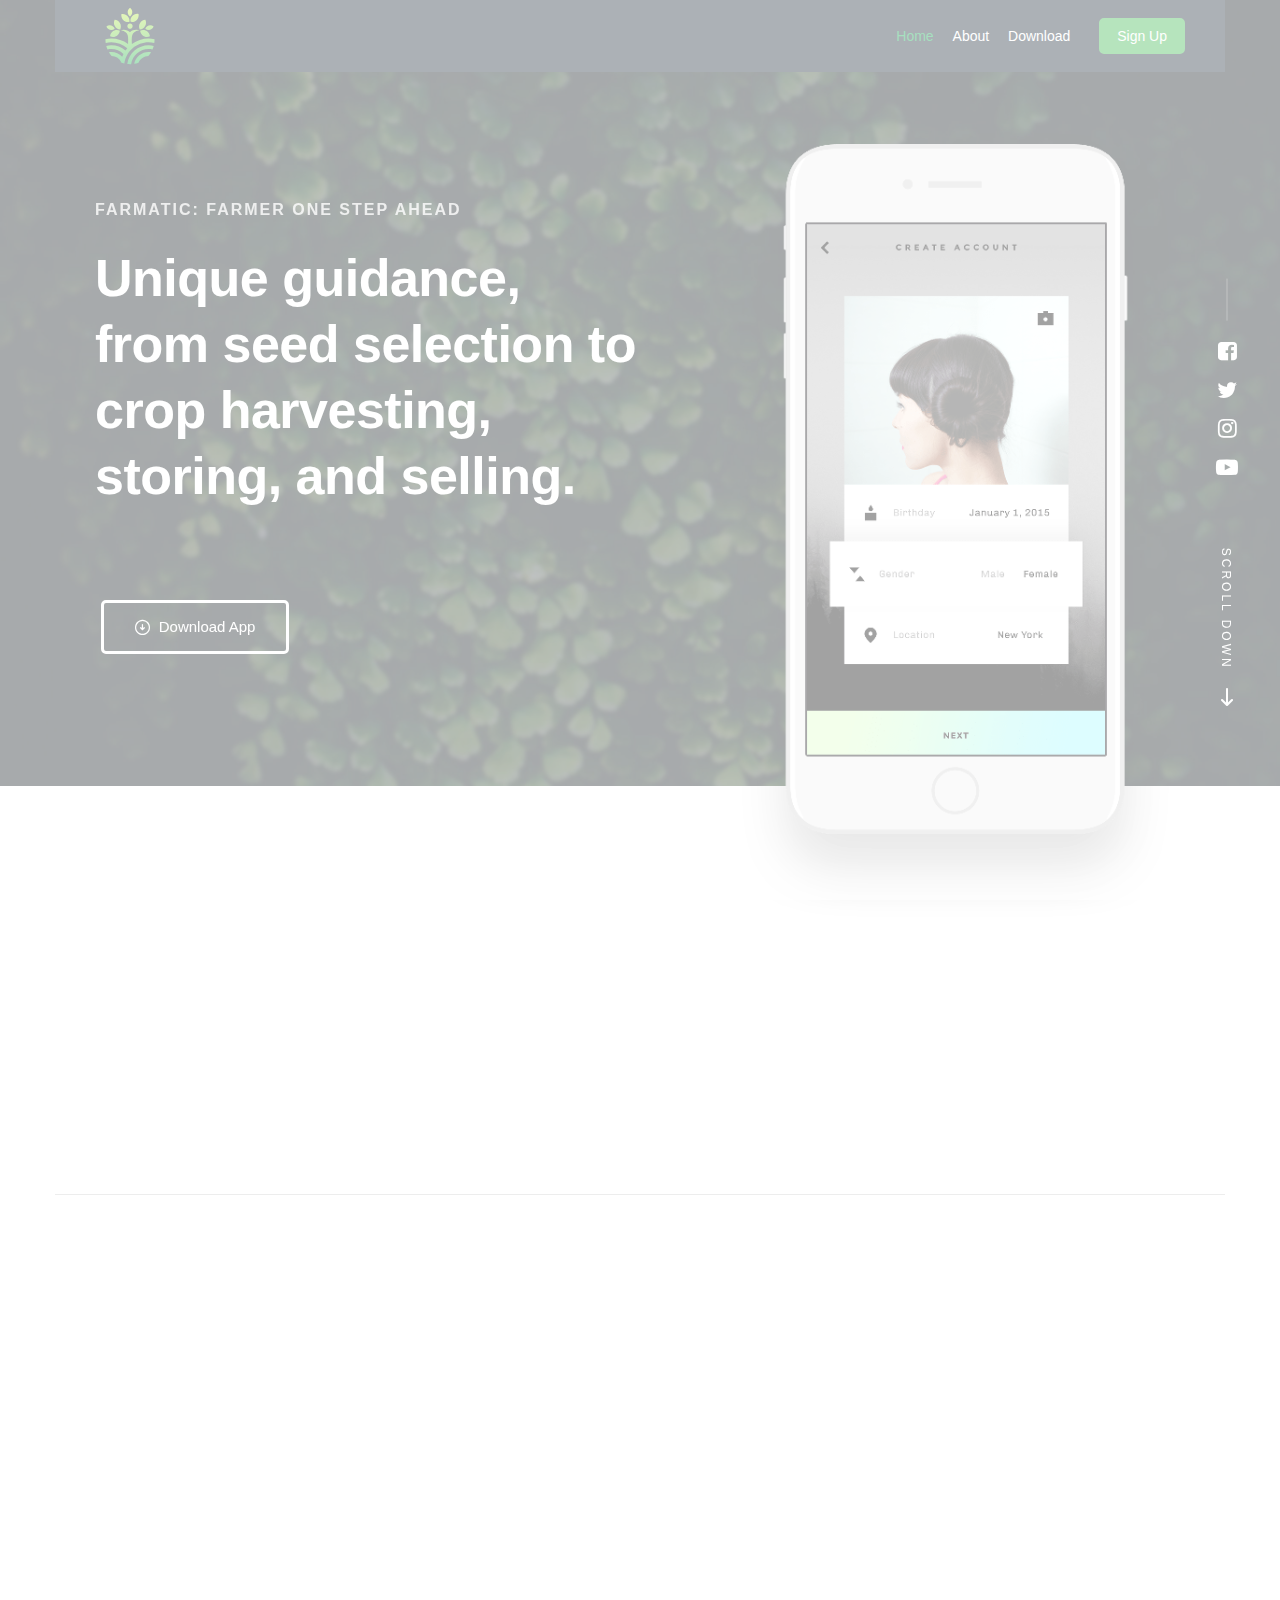
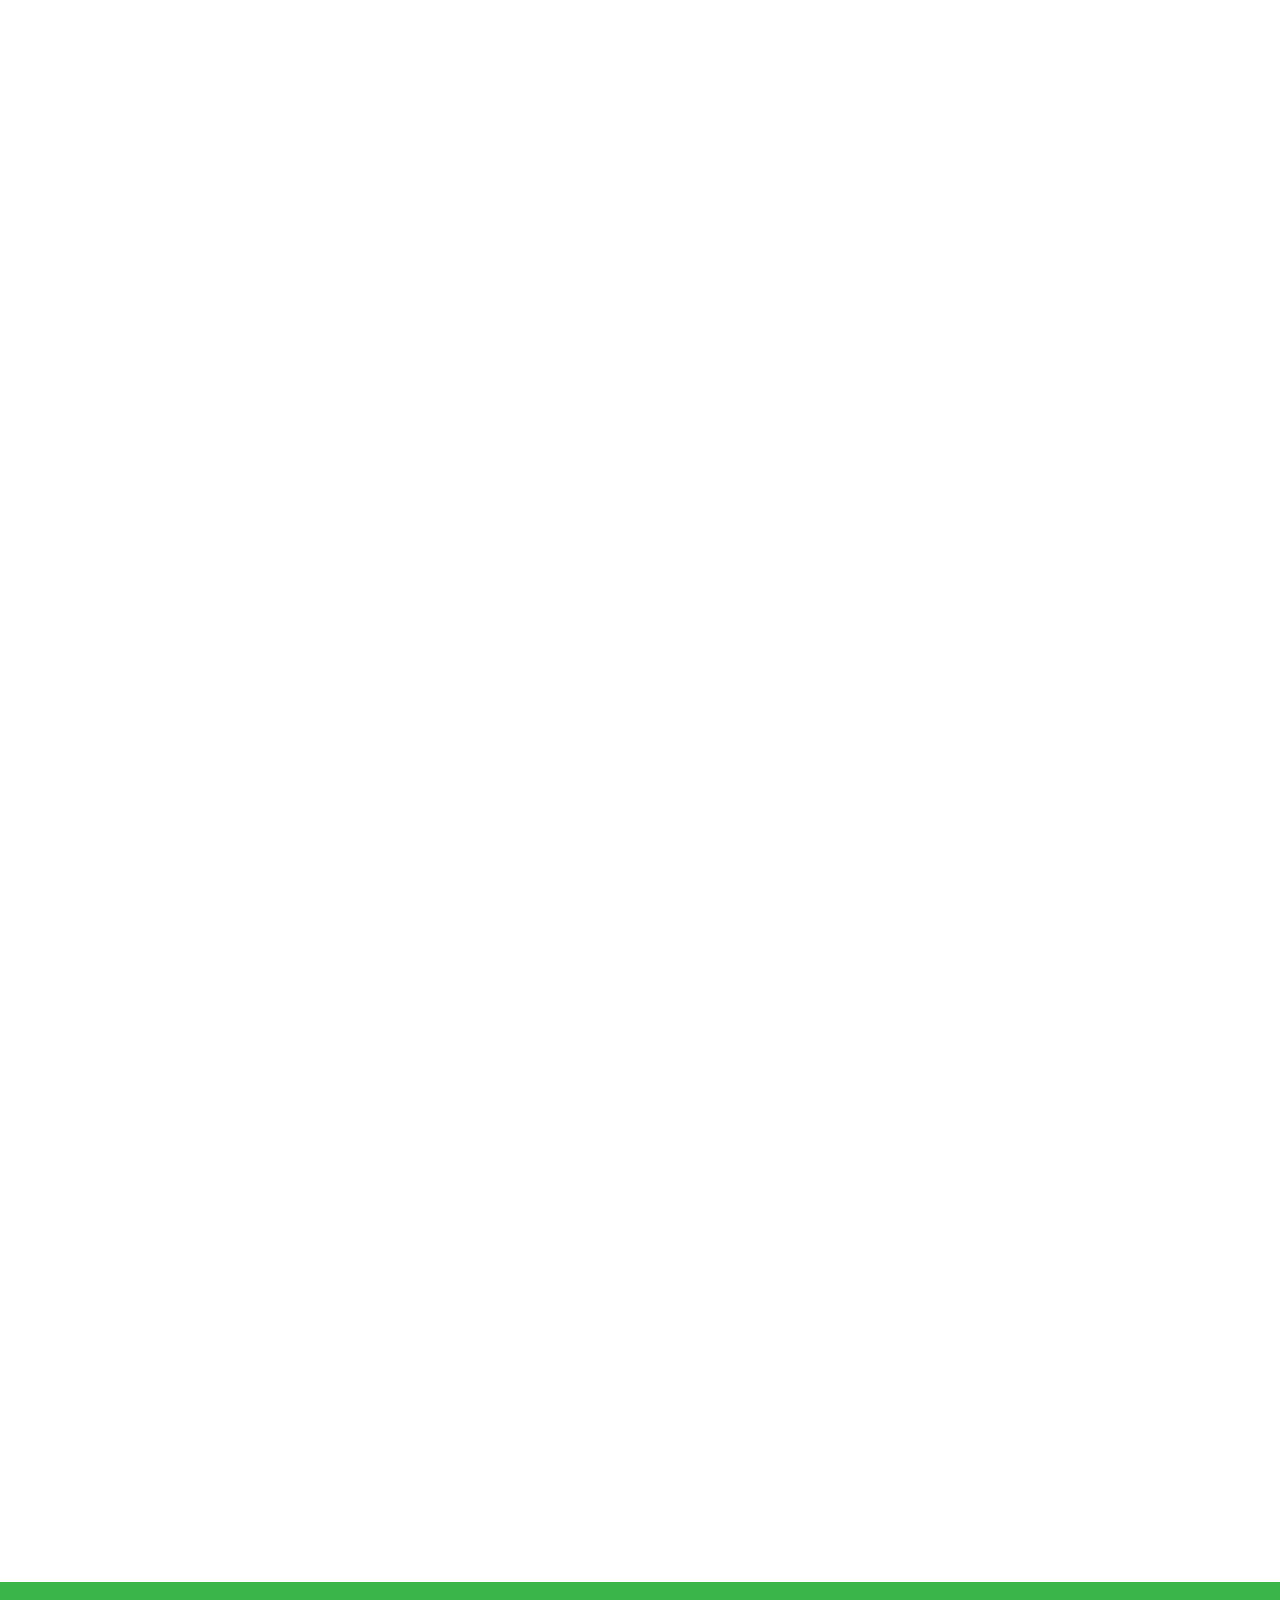
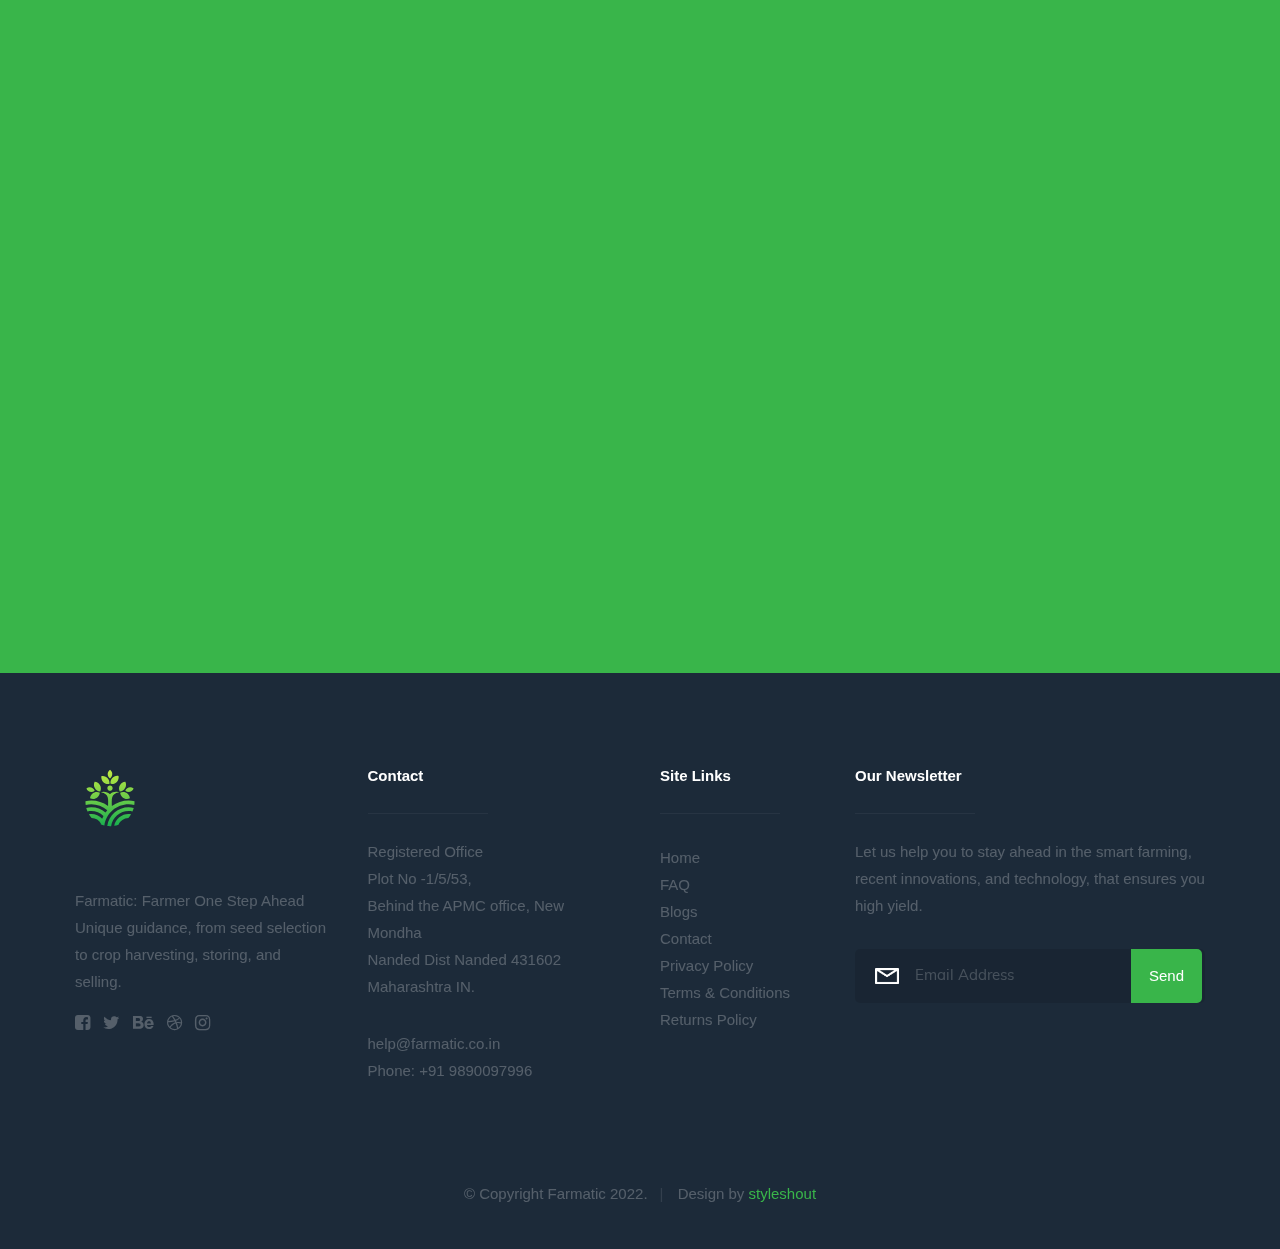
==== index.html @ d96f237d "Add files via upload" ====
<!DOCTYPE html>
<!--[if lt IE 9 ]><html class="no-js oldie" lang="en"> <![endif]-->
<!--[if IE 9 ]><html class="no-js oldie ie9" lang="en"> <![endif]-->
<!--[if (gte IE 9)|!(IE)]><!-->
<html class="no-js" lang="en">
<!--<![endif]-->

<head>

    <!--- basic page needs
   ================================================== -->
    <meta charset="utf-8">
    <title>Farmatic</title>
    <meta name="description" content="">
    <meta name="author" content="">

    <!-- mobile specific metas
   ================================================== -->
    <meta name="viewport" content="width=device-width, initial-scale=1">

    <!-- CSS
   ================================================== -->
    <link rel="stylesheet" href="css/base.css">
    <link rel="stylesheet" href="css/vendor.css">
    <link rel="stylesheet" href="css/main.css">

    <!-- script
   ================================================== -->
    <script src="js/modernizr.js"></script>
    <script src="js/pace.min.js"></script>

    <!-- favicons
	================================================== -->
    <link rel="shortcut icon" href="favicon.ico" type="image/x-icon">
    <link rel="icon" href="favicon.ico" type="image/x-icon">

</head>

<body id="top">

    <!-- header 
   ================================================== -->
   <header id="header" class="row">   

   		<div class="header-logo">
	        <a href="index.html" >Dazzle</a>
	    </div>

	   	<nav id="header-nav-wrap">
			<ul class="header-main-nav">
				<li class="current"><a class="smoothscroll"  href="#home" title="home">Home</a></li>
                <li><a class="smoothscroll"  href="#about" title="about">About</a></li>
                <!-- <li><a class="smoothscroll"  href="#testimonials" title="testimonials">Testimonials</a></li> -->

				<!-- <li><a class="smoothscroll"  href="#pricing" title="pricing">Pricing</a></li> -->
				
				<li><a class="smoothscroll"  href="#download" title="download">Download</a></li>	
			</ul>

            <a href="#" title="sign-up" class="button button-primary cta">Sign Up</a>
		</nav>

		<a class="header-menu-toggle" href="#"><span>Menu</span></a>    	
   	
   </header> <!-- /header -->


   <!-- home
   ================================================== -->
   <section id="home" data-parallax="scroll" data-image-src="images/hero-bg.jpg" data-natural-width=3000 data-natural-height=2000>

        <div class="overlay"></div>
        <div class="home-content">        

            <div class="row contents">                     
                <div class="home-content-left">

                    <h3 data-aos="fade-up">Farmatic: Farmer One Step Ahead</h3>

                    <h1 data-aos="fade-up">Unique guidance,<br>from seed selection to crop harvesting,<br> storing, and selling.
                    </h1>

                    <div class="buttons" data-aos="fade-up">
                        <a href="#download" class="smoothscroll button stroke">
                            <span class="icon-circle-down" aria-hidden="true"></span>
                            Download App
                        </a>
                        <!-- <a href="http://player.vimeo.com/video/14592941?title=0&amp;byline=0&amp;portrait=0&amp;color=39b54a" data-lity class="button stroke">
                            <span class="icon-play" aria-hidden="true"></span>
                            Watch Video
                        </a> -->
                    </div>                                         

                </div>

                <div class="home-image-right">
                    <img src="images/iphone-app-470.png" 
                        srcset="images/iphone-app-470.png 1x, images/iphone-app-940.png 2x"  
                        data-aos="fade-up">
                </div>
            </div>

        </div> <!-- end home-content -->

        <ul class="home-social-list">
            <li>
                <a href="#"><i class="fa fa-facebook-square"></i></a>
            </li>
            <li>
                <a href="#"><i class="fa fa-twitter"></i></a>
            </li>
            <li>
                <a href="#"><i class="fa fa-instagram"></i></a>
            </li>
            <li>
                <a href="#"><i class="fa fa-youtube-play"></i></a>
            </li>
        </ul>
        <!-- end home-social-list -->

        <div class="home-scrolldown">
            <a href="#about" class="scroll-icon smoothscroll">
                <span>Scroll Down</span>
                <i class="icon-arrow-right" aria-hidden="true"></i>
            </a>
        </div>

    </section> <!-- end home -->  


    <!-- about
    ================================================== -->
    <section id="about">

        <div class="row about-intro">

            <div class="col-four">
                <h1 class="intro-header" data-aos="fade-up">About Us</h1>
            </div>
            <div class="col-eight">
                <p class="lead" data-aos="fade-up">
                    Farmatic offers complete agricultural-related services under one roof, whether you want to buy trusted seed or to sell your commodity in the market. Farmatic offers services that are a unique composition of the traditional farming methods & new innovative smart farming methods. 
                </p>
            </div>                       
            
        </div>

        <div class="row about-features">

            <br>
            <div class="col-four">
                <h1 class="intro-header" data-aos="fade-up">Our Features</h1>
            </div>

            <br>

            <div class="features-list block-1-3 block-m-1-2 block-mob-full group">

                <div class="bgrid feature" data-aos="fade-up">	


                    <img src="./images/features/Cropdoctor.svg" width="70" height="70">

                    <!-- <span class="icon"><i class="icon-window"></i></span>          -->   

                    <div class="service-content">	

                        <h3>Crop Doctor</h3>

                        <p>A unique initiative, where you get answers for your crop problem. Just ask experts along with audio, video, and text and get a personalized solution for your crop problem. Whether it is related to pesticides or some disease or growth of the crop or anything else. We will provide answers for you to your every crop problem.
                        </p>
                        
                    </div> 	         	 

                    </div> <!-- /bgrid -->

                    <div class="bgrid feature" data-aos="fade-up">	

                        <img src="./images/features/Consultant.svg" width="70" height="70">

                        <!-- <span class="icon"><i class="icon-image"></i></span>                           -->

                    <div class="service-content">	
                        <h3>Live-Expert Consultation</h3>  

                        <p>Farmatic offers a team of agricultural experts that solve each and every problem you face in smart farming. You can select from three modes, WhatsApp video call, phone call, and WhatsApp chat. There you can ask for advice and also request farm visits by Farmatic experts.
                        </p>

                        
                    </div>	                          

                </div> <!-- /bgrid -->

                <div class="bgrid feature" data-aos="fade-up">
                        
                        
                        <img src="./images/features/CropInfo.svg" width="70" height="70">
                        
                    
                    <!-- <span class="icon"><i class="icon-paint-brush"></i></span>		             -->

                    <div class="service-content">
                        <h3>Crop Information</h3>

                        <p>Now get complete and detailed crop information of each crop. From land preparation to harvesting and safe storage of the crop, you get all info in one place. Important info like common diseases and pests that may occur in the crop life cycle is also available for you. 
                        </p> 
                            
                    </div> 	            	               

                </div> <!-- /bgrid -->

                    <div class="bgrid feature" data-aos="fade-up">

                        <img src="./images/features/Soilwatertest.svg" width="70" height="70">

                        <!-- <span class="icon"><i class="icon-file"></i></span>	               -->

                    <div class="service-content">
                        <h3>Soil & Water Testing</h3>

                        <p>Farmatic offers low-cost soil and water testing for your farm. Now start to step into smart farming techniques with soil & water test-based advisory. Scientifically 99% accurate results, sample testing with government guidelines. 
                        </p> 
                        
                    </div>                

                    </div> <!-- /bgrid -->

                <div class="bgrid feature" data-aos="fade-up">
                    
                    <img src="./images/features/Seed.svg" width="70" height="70">

                    <!-- <span class="icon"><i class="icon-sliders"></i></span>	             -->

                    <div class="service-content">	
                        <h3>Indigenous Seed Platform</h3>

                        <p>Farmatic provides a digital store where farmers can sell their indigenous seeds for selected crops. Farmers earn for the seeds without paying any commission to the Farmatic.
                        </p>                            
                    </div>	               

                </div> <!-- /bgrid -->

                <div class="bgrid feature" data-aos="fade-up">

                    <img src="./images/features/Store.svg" width="70" height="70">

                    <!-- <span class="icon"><i class="icon-gift"></i></span>	   	            -->

                    <div class="service-content">
                        <h3>Ecommerce Store</h3>

                        <p>Farmatic lets you shop curated farm-related products like fertilizers, pesticides, growth promoters, farming instruments, and much more. Enjoy doorstep delivery and assured quality products every time.
                        </p> 
                            
                    </div>	               

                </div> <!-- /bgrid -->

                <div class="bgrid feature" data-aos="fade-up">


                    <img src="./images/features/Successstory.svg" width="70" height="70">

                    <!-- <span class="icon"><i class="icon-gift"></i></span>                 -->

                    <div class="service-content">
                        <h3>Success Story</h3>

                        <p>Read, and follow the footstep for high yield and high income using Farmatic guidelines. You have earned the respect and high yield with smart farming then let the world get inspiration from you. You can request your success story.
                        </p> 
                            
                    </div>                 

                </div> <!-- /bgrid -->

                <div class="bgrid feature" data-aos="fade-up">

                    <img src="./images/features/Blog.svg" width="70" height="70">

                    <!-- <span class="icon"><i class="icon-gift"></i></span>                 -->

                    <div class="service-content">
                        <h3>Blogs & Newsletter</h3>

                        <p>Stay up to date with smart methods and practices with Farmatic Blogs & Newsletter. The curated article that improves your smart farming knowledge. News related to innovative technologies and important crop information.
                        </p> 
                            
                    </div>                 

                </div> <!-- /bgrid -->

                <div class="bgrid feature" data-aos="fade-up">

                    <img src="./images/features/Weather.svg" width="70" height="70">

                    <!-- <span class="icon"><i class="icon-gift"></i></span>                 -->

                    <div class="service-content">
                        <h3>Weather Forecasting</h3>

                        <p>Stay alert with accurate and government-approved weather forecasting. Get alerts and notifications based on the farm location and crop on the farm. With smart prediction, farmers can take precautions for upcoming days.
                        </p> 
                            
                    </div>                 

                </div> <!-- /bgrid -->

            </div> <!-- end features-list -->

        </div> <!-- end about-features -->

        <div class="row about-how">
          
            <h1 class="intro-header" data-aos="fade-up">Smart Farmer Success Story</h1>           

            <div class="about-how-content" data-aos="fade-up">
                <div class="about-how-steps block-1-2 block-tab-full group">

                    <div class="bgrid step" data-item="1">
                        <h3>Sign-Up</h3>
                        <p>Smart Farmer, Smart Decision. By signing up, you have taken your first step toward a successful smart farming future. Here at Farmatic, we provide you with complete care and guidance from agricultural experts all the time.
                        </p> 
                    </div>

                    <div class="bgrid step" data-item="2">
                        <h3>Complete Profile</h3>
                        <p>Make sure you have completed your profile 100%. From adding your personal details to the farming details. Ensure you have selected your onfield as well as future planned crop into your profile. And always stay connected with the future.
                        </p> 
                    </div>               
               
                    <div class="bgrid step" data-item="3">
                        <h3>Follow Guidance</h3>
                        <p>It is up to you to stay on the path of smart farming. When advised perform soil & water testing. Read blogs and newsletters for more updates. If you had some problems, do register them and be more & more hardworking. 
                        </p> 
                    </div>

                    <div class="bgrid step" data-item="4">
                        <h3>High Yield</h3>
                        <p>Have an indigenous seed variety, why don’t make a profit from it? Stay ahead with information on all the market rates of your crop. Get the tips and information for storing your harvest. Accurate and precise weather reports and analyses to ensure crop health.
                        </p> 
                    </div>  

                </div>           
           </div> <!-- end about-how-content -->

        </div> <!-- end about-how -->

        <div class="row about-bottom-image">

           <!-- <img src="images/app-screens-1200.png" 
                srcset="images/app-screens-600.png 600w, 
                        images/app-screens-1200.png 1200w, 
                        images/app-screens-2800.png 2800w" 
                sizes="(max-width: 2800px) 100vw, 2800px"
                alt="App Screenshots" data-aos="fade-up"> -->

        </div>  <!-- end about-bottom-image -->       
        
    </section> <!-- end about -->  
   

    <!-- pricing
    ================================================== -->
    <!-- <section id="pricing">
        <div class="row pricing-content">

            <div class="col-four pricing-intro">
                <h1 class="intro-header" data-aos="fade-up">Our Pricing Options</h1>

                <p data-aos="fade-up">
                </p>
            </div>

            <div class="col-eight pricing-table">
                <div class="row">

                    <div class="col-six plan-wrap">
                        <div class="plan-block" data-aos="fade-up"> 

                            <div class="plan-top-part">
                                <h3 class="plan-block-title">Free Plan</h3>
                                <p class="plan-block-price"><sup>₹</sup>0</p>
                                <p class="plan-block-per">Per Month</p>
                            </div>

                            <div class="plan-bottom-part">
                                <ul class="plan-block-features">
                                    <li><span>3GB</span> Storage</li>
                                    <li><span>10GB</span> Bandwidth</li>	                  
                                    <li><span>5</span> Databases</li>		                  
                                    <li><span>30</span> Email Accounts</li>
                                </ul>

                                <a class="button button-primary large" href="">Get Started</a>
                            </div>  
                     
                        </div>
                    </div> 

                    <div class="col-six plan-wrap">
                        <div class="plan-block primary" data-aos="fade-up">

                            <div class="plan-top-part">
                                <h3 class="plan-block-title">Premium Plan</h3>
                                <p class="plan-block-price"><sup>₹</sup>Comming Soon</p>
                                <p class="plan-block-per">Per Month</p>
                            </div>

                            <div class="plan-bottom-part">
                                <ul class="plan-block-features">
                                    <li><span>5GB</span> Storage</li>
                                    <li><span>20GB</span> Bandwidth</li>	                  
                                    <li><span>15</span> Databases</li>		                  
                                    <li><span>70</span> Email Accounts</li>
                                </ul>

                                <a class="button button-primary large" href="">Get Started</a>
                            </div>

                        </div>
                    </div> 

                </div>               
            </div> 

        </div> 
    </section> 
 -->

    <!-- Testimonials Section
    ================================================== -->
   <!--  <section id="testimonials">

        <div class="row">
            <div class="col-twelve">
                <h1 class="intro-header" data-aos="fade-up">What They Say About Our App.</h1>
            </div>   		
        </div>   	

        <div class="row owl-wrap">

            <div id="testimonial-slider"  data-aos="fade-up">

                <div class="slides owl-carousel">

                    <div>
                        <p>
                        Your work is going to fill a large part of your life, and the only way to be truly satisfied is
                        to do what you believe is great work. And the only way to do great work is to love what you do.
                        If you haven't found it yet, keep looking. Don't settle. As with all matters of the heart, you'll know when you find it.
                        </p> 

                        <div class="testimonial-author">
                                <img src="images/avatars/user-02.jpg" alt="Author image">
                                <div class="author-info">
                                    Steve Jobs
                                    <span class="position">CEO, Apple.</span>
                                </div>
                        </div>                 
                    </div> 

                    <div>
                        <p>
                        This is Photoshop's version  of Lorem Ipsum. Proin gravida nibh vel velit auctor aliquet.
                        Aenean sollicitudin, lorem quis bibendum auctor, nisi elit consequat ipsum, nec sagittis sem
                        nibh id elit. Duis sed odio sit amet nibh vulputate cursus a sit amet mauris.    
                        </p>

                        <div class="testimonial-author">
                                <img src="images/avatars/user-03.jpg" alt="Author image">
                                <div class="author-info">
                                    John Doe
                                    <span>CEO, ABC Corp.</span>
                                </div>
                        </div>                                         
                    </div>  -->

                </div> <!-- end slides -->

            </div> <!-- end testimonial-slider -->         
            
        </div> <!-- end flex-container -->

    </section> <!-- end testimonials -->
    

    <!-- download
    ================================================== -->
    <section id="download">

        <div class="row">
            <div class="col-full">
                <h1 class="intro-header"  data-aos="fade-up">Download App Now!</h1>

                <p class="lead" data-aos="fade-up">
                    Get the App and enjoy more than 15 premium services for free. Farmatic offers you, personalized consultation with agricultural experts, crop information, query-based problem identification, seed sell channel, blogging, and farming instruments shopping, upto date APMC rates, and soil & water testing, are some of them.
                </p>

                <ul class="download-badges">
                    <!-- <li><a href="#" title="" class="badge-appstore"  data-aos="fade-up">App Store</a></li> -->
                    <li><a href="#" title="" class="badge-googleplay" data-aos="fade-up">Play Store</a></li>
                </ul>

            </div>
        </div>

    </section> <!-- end download -->    


    <!-- footer
    ================================================== -->
    
    <footer>

        <div class="footer-main">
            <div class="row">  

                <div class="col-three md-1-3 tab-full footer-info">            

                    <div class="footer-logo"></div>

                    <p>
                    Farmatic: Farmer One Step Ahead Unique guidance, from seed selection to crop harvesting, storing, and selling.

                    </p>

                    <ul class="footer-social-list">
                        <li>
                            <a href="#"><i class="fa fa-facebook-square"></i></a>
                        </li>
                        <li>
                            <a href="#"><i class="fa fa-twitter"></i></a>
                        </li>
                        <li>
                            <a href="#"><i class="fa fa-behance"></i></a>
                        </li>
                        <li>
                            <a href="#"><i class="fa fa-dribbble"></i></a>
                        </li>
                        <li>
                            <a href="#"><i class="fa fa-instagram"></i></a>
                        </li>
                    </ul>
                    
                    
                </div> <!-- end footer-info -->

                <div class="col-three md-1-3 tab-1-2 mob-full footer-contact">

                    <h4>Contact</h4>

                    <p>
                    Registered Office<br>
                    Plot No -1/5/53,<br>
                    Behind the APMC office, New Mondha <br>
                    Nanded Dist Nanded 431602<br>
                    Maharashtra IN.         
                    </p>

                    <p>
                    help@farmatic.co.in  <br>
                    Phone: +91 9890097996 <br>
                    </p>                    

                </div> <!-- end footer-contact -->  

                <div class="col-two md-1-3 tab-1-2 mob-full footer-site-links">

                    <h4>Site Links</h4>
                    <p>
                    
                    </p> 
                      

                    <ul class="list-links">
                        <li><a href="#">Home</a></li>
                        <li><a href="#">FAQ</a></li>
                        <li><a href="#">Blogs</a></li>
                        <li><a href="#">Contact</a></li>
                        <li><a href="privacy-policy.php">Privacy Policy</a></li>
                        <li><a href="shipping-tracking.php">Terms & Conditions</a></li>
                        <li><a href="terms-and-condition.php">Returns Policy</a></li>
                    </ul>               
                            
                </div> <!-- end footer-site-links --> 

                <div class="col-four md-1-2 tab-full footer-subscribe">

                    <h4>Our Newsletter</h4>

                    <p>Let us help you to stay ahead in the smart farming, recent innovations, and technology, that ensures you high yield.</p>

                    <div class="subscribe-form">
                
                        <form id="mc-form" class="group" novalidate="true">

                            <input type="email" value="" name="EMAIL" class="email" id="mc-email" placeholder="Email Address" required=""> 
                
                            <input type="submit" name="subscribe" value="Send">
                
                            <label for="mc-email" class="subscribe-message"></label>
                
                        </form>

                    </div>              
                            
                </div> <!-- end footer-subscribe -->         

            </div> <!-- /row -->
        </div> <!-- end footer-main -->


      <div class="footer-bottom">

        <div class="row">

            <div class="col-twelve">
                <div class="copyright">
                    <span>© Copyright Farmatic 2022.</span> 
                    <span>Design by <a href="http://www.styleshout.com/">styleshout</a></span>                  
                 </div>

                 <div id="go-top">
                    <a class="smoothscroll" title="Back to Top" href="#top"><i class="icon-arrow-up"></i></a>
                 </div>         
            </div>

        </div> <!-- end footer-bottom -->       

      </div>

    </footer>

    <div id="preloader"> 
        <div id="loader"></div>
    </div>  

    <!-- Java Script
    ================================================== -->
    <script src="js/jquery-2.1.3.min.js"></script>
    <script src="js/plugins.js"></script>
    <script src="js/main.js"></script>

</body>

</html>
---- css/base.css ----
/* =================================================================== 
 *
 *  Dazzle v1.0 Base Stylesheet
 *  04-27-2017
 *  ------------------------------------------------------------------
 *
 *  TOC:
 *  01. reset 
 *  02. basic/base setup styles
 *  03. grid
 *  04. block grids
 *  05. MISC
 *
 * =================================================================== */


/* ===================================================================
 *  01. reset  
 *  normalize.css v5.0.0 | MIT License | 
 *  github.com/necolas/normalize.css
 *
 * ------------------------------------------------------------------- */

html {
  font-family: sans-serif;
  line-height: 1.15;
  -ms-text-size-adjust: 100%;
  -webkit-text-size-adjust: 100%;
}

body {
  margin: 0;
}

article,
aside,
footer,
header,
nav,
section {
  display: block;
}

h1 {
  font-size: 2em;
  margin: 0.67em 0;
}

figcaption,
figure,
main {
  display: block;
}

figure {
  margin: 1em 40px;
}

hr {
  box-sizing: content-box;
  height: 0;
  overflow: visible;
}

pre {
  font-family: monospace, monospace;
  font-size: 1em;
}

a {
  background-color: transparent;
  -webkit-text-decoration-skip: objects;
}

a:active,
a:hover {
  outline-width: 0;
}

abbr[title] {
  border-bottom: none;
  text-decoration: underline;
  text-decoration: underline dotted;
}

b,
strong {
  font-weight: inherit;
}

b,
strong {
  font-weight: bolder;
}

code,
kbd,
samp {
  font-family: monospace, monospace;
  font-size: 1em;
}

dfn {
  font-style: italic;
}

mark {
  background-color: #ff0;
  color: #000;
}

small {
  font-size: 80%;
}

sub,
sup {
  font-size: 75%;
  line-height: 0;
  position: relative;
  vertical-align: baseline;
}

sub {
  bottom: -0.25em;
}

sup {
  top: -0.5em;
}

audio,
video {
  display: inline-block;
}

audio:not([controls]) {
  display: none;
  height: 0;
}

img {
  border-style: none;
}

svg:not(:root) {
  overflow: hidden;
}

button,
input,
optgroup,
select,
textarea {
  font-family: sans-serif;
  font-size: 100%;
  line-height: 1.15;
  margin: 0;
}

button,
input {
  overflow: visible;
}

button,
select {
  text-transform: none;
}

button,
html [type="button"],
[type="reset"],
[type="submit"] {
  -webkit-appearance: button;
}

button::-moz-focus-inner,
[type="button"]::-moz-focus-inner,
[type="reset"]::-moz-focus-inner,
[type="submit"]::-moz-focus-inner {
  border-style: none;
  padding: 0;
}

button:-moz-focusring,
[type="button"]:-moz-focusring,
[type="reset"]:-moz-focusring,
[type="submit"]:-moz-focusring {
  outline: 1px dotted ButtonText;
}

fieldset {
  border: 1px solid #c0c0c0;
  margin: 0 2px;
  padding: 0.35em 0.625em 0.75em;
}

legend {
  box-sizing: border-box;
  color: inherit;
  display: table;
  max-width: 100%;
  padding: 0;
  white-space: normal;
}

progress {
  display: inline-block;
  vertical-align: baseline;
}

textarea {
  overflow: auto;
}

[type="checkbox"],
[type="radio"] {
  box-sizing: border-box;
  padding: 0;
}

[type="number"]::-webkit-inner-spin-button,
[type="number"]::-webkit-outer-spin-button {
  height: auto;
}

[type="search"] {
  -webkit-appearance: textfield;
  outline-offset: -2px;
}

[type="search"]::-webkit-search-cancel-button,
[type="search"]::-webkit-search-decoration {
  -webkit-appearance: none;
}

::-webkit-file-upload-button {
  -webkit-appearance: button;
  font: inherit;
}

details,
menu {
  display: block;
}

summary {
  display: list-item;
}

canvas {
  display: inline-block;
}

template {
  display: none;
}

[hidden] {
  display: none;
}


/* ===================================================================
 *  02. basic/base setup styles - (_basic.scss)
 *
 * ------------------------------------------------------------------- */

html {
  font-size: 62.5%;
  box-sizing: border-box;
}

*,
*::before,
*::after {
  box-sizing: inherit;
}

body {
  font-weight: normal;
  line-height: 1;
  text-rendering: optimizeLegibility;
  word-wrap: break-word;
  -webkit-overflow-scrolling: touch;
  -webkit-text-size-adjust: none;
}

body,
input,
button {
  -moz-osx-font-smoothing: grayscale;
  -webkit-font-smoothing: antialiased;
}


/* ------------------------------------------------------------------- 
 * Media - (_basic.scss)
 * ------------------------------------------------------------------- */

img,
video {
  max-width: 100%;
  height: auto;
}


/* ------------------------------------------------------------------- 
 * Typography resets - (_basic.scss)
 * ------------------------------------------------------------------- */

div, dl, dt, dd, ul, ol, li, h1, h2, h3, h4, h5, h6, pre, form, p, blockquote, th, td {
  margin: 0;
  padding: 0;
}

h1, h2, h3, h4, h5, h6 {
  -webkit-font-variant-ligatures: common-ligatures;
  -moz-font-variant-ligatures: common-ligatures;
  font-variant-ligatures: common-ligatures;
  text-rendering: optimizeLegibility;
}

em,
i {
  font-style: italic;
  line-height: inherit;
}

strong,
b {
  font-weight: bold;
  line-height: inherit;
}

small {
  font-size: 60%;
  line-height: inherit;
}

ol,
ul {
  list-style: none;
}

li {
  display: block;
}


/* ------------------------------------------------------------------- 
 * links - (_basic.scss)
 * ------------------------------------------------------------------- */

a {
  text-decoration: none;
  line-height: inherit;
}

a img {
  border: none;
}


/* ------------------------------------------------------------------- 
 * inputs - (_basic.scss)
 * ------------------------------------------------------------------- */

fieldset {
  margin: 0;
  padding: 0;
}

input[type="email"],
input[type="number"],
input[type="search"],
input[type="text"],
input[type="tel"],
input[type="url"],
input[type="password"],
textarea {
  -webkit-appearance: none;
  -moz-appearance: none;
  -ms-appearance: none;
  -o-appearance: none;
  appearance: none;
}


/* ===================================================================
 *  03. grid - (_grid.scss)
 *
 * ------------------------------------------------------------------- */

.row {
  width: 94%;
  max-width: 1170px;
  margin: 0 auto;
}

.row:after {
  content: "";
  display: table;
  clear: both;
}

.row .row {
  width: auto;
  max-width: none;
  margin-left: -20px;
  margin-right: -20px;
}

[class*="col-"],
.bgrid {
  float: left;
}

[class*="col-"]+[class*="col-"].end {
  float: right;
}

[class*="col-"] {
  padding: 0 20px;
}

.col-one {
  width: 8.33333%;
}

.col-two,
.col-1-6 {
  width: 16.66667%;
}

.col-three,
.col-1-4 {
  width: 25%;
}

.col-four,
.col-1-3 {
  width: 33.33333%;
}

.col-five {
  width: 41.66667%;
}

.col-six,
.col-1-2 {
  width: 50%;
}

.col-seven {
  width: 58.33333%;
}

.col-eight,
.col-2-3 {
  width: 66.66667%;
}

.col-nine,
.col-3-4 {
  width: 75%;
}

.col-ten,
.col-5-6 {
  width: 83.33333%;
}

.col-eleven {
  width: 91.66667%;
}

.col-twelve,
.col-full {
  width: 100%;
}


/* ------------------------------------------------------------------- 
 * medium size devices - (_grid.scss)
 * ------------------------------------------------------------------- */

@media only screen and (max-width: 1024px) {
  .row .row {
    margin-left: -18px;
    margin-right: -18px;
  }
  [class*="col-"] {
    padding: 0 18px;
  }
  .md-two,
  .md-1-6 {
    width: 16.66667%;
  }
  .md-one {
    width: 8.33333%;
  }
  .md-three,
  .md-1-4 {
    width: 25%;
  }
  .md-four,
  .md-1-3 {
    width: 33.33333%;
  }
  .md-five {
    width: 41.66667%;
  }
  .md-six,
  .md-1-2 {
    width: 50%;
  }
  .md-seven {
    width: 58.33333%;
  }
  .md-eight,
  .md-2-3 {
    width: 66.66667%;
  }
  .md-nine,
  .md-3-4 {
    width: 75%;
  }
  .md-ten,
  .md-5-6 {
    width: 83.33333%;
  }
  .md-eleven {
    width: 91.66667%;
  }
  .md-twelve,
  .md-full {
    width: 100%;
  }
}


/* ------------------------------------------------------------------- 
 * tablets - (_grid.scss)
 * ------------------------------------------------------------------- */

@media only screen and (max-width: 768px) {
  .row {
    width: auto;
    padding-left: 30px;
    padding-right: 30px;
  }
  .row .row {
    padding-left: 0;
    padding-right: 0;
    margin-left: -15px;
    margin-right: -15px;
  }
  [class*="col-"] {
    padding: 0 15px;
  }
  .tab-1-4 {
    width: 25%;
  }
  .tab-1-3 {
    width: 33.33333%;
  }
  .tab-1-2 {
    width: 50%;
  }
  .tab-2-3 {
    width: 66.66667%;
  }
  .tab-3-4 {
    width: 75%;
  }
  .tab-full {
    width: 100%;
  }
}


/* ------------------------------------------------------------------- 
 *  mobile devices - (_grid.scss)
 * ------------------------------------------------------------------- */

@media only screen and (max-width: 600px) {
  .row {
    padding-left: 25px;
    padding-right: 25px;
  }
  .row .row {
    margin-left: -10px;
    margin-right: -10px;
  }
  [class*="col-"] {
    padding: 0 10px;
  }
  .mob-1-4 {
    width: 25%;
  }
  .mob-1-3 {
    width: 33.33333%;
  }
  .mob-1-2 {
    width: 50%;
  }
  .mob-2-3 {
    width: 66.66667%;
  }
  .mob-3-4 {
    width: 75%;
  }
  .mob-full {
    width: 100%;
  }
}


/* ------------------------------------------------------------------- 
 * small mobile devices - (_grid.scss)
 * ------------------------------------------------------------------- */

@media only screen and (max-width: 400px) {
  .row .row {
    padding-left: 0;
    padding-right: 0;
    margin-left: 0;
    margin-right: 0;
  }
  [class*="col-"] {
    width: 100% !important;
    float: none !important;
    clear: both !important;
    margin-left: 0;
    margin-right: 0;
    padding: 0;
  }
  [class*="col-"]+[class*="col-"].end {
    float: none;
  }
}


/* ===================================================================
 *  04. block grids - (_grid.scss)
 *
 * ------------------------------------------------------------------- */

[class*="block-"]:after {
  content: "";
  display: table;
  clear: both;
}

.block-1-6 .bgrid {
  width: 16.66667%;
}

.block-1-5 .bgrid {
  width: 20%;
}

.block-1-4 .bgrid {
  width: 25%;
}

.block-1-3 .bgrid {
  width: 33.33333%;
}

.block-1-2 .bgrid {
  width: 50%;
}


/**
 * Clearing for block grid columns. Allow columns with 
 * different heights to align properly.
 */

.block-1-6 .bgrid:nth-child(6n+1),
.block-1-5 .bgrid:nth-child(5n+1),
.block-1-4 .bgrid:nth-child(4n+1),
.block-1-3 .bgrid:nth-child(3n+1),
.block-1-2 .bgrid:nth-child(2n+1) {
  clear: both;
}


/* ------------------------------------------------------------------- 
 * medium size devices - (_grid.scss)
 * ------------------------------------------------------------------- */

@media only screen and (max-width: 1024px) {
  .block-m-1-6 .bgrid {
    width: 16.66667%;
  }
  .block-m-1-5 .bgrid {
    width: 20%;
  }
  .block-m-1-4 .bgrid {
    width: 25%;
  }
  .block-m-1-3 .bgrid {
    width: 33.33333%;
  }
  .block-m-1-2 .bgrid {
    width: 50%;
  }
  .block-m-full .bgrid {
    width: 100%;
    clear: both;
  }
  [class*="block-m-"] .bgrid:nth-child(n) {
    clear: none;
  }
  .block-m-1-6 .bgrid:nth-child(6n+1),
  .block-m-1-5 .bgrid:nth-child(5n+1),
  .block-m-1-4 .bgrid:nth-child(4n+1),
  .block-m-1-3 .bgrid:nth-child(3n+1),
  .block-m-1-2 .bgrid:nth-child(2n+1) {
    clear: both;
  }
}


/* ------------------------------------------------------------------- 
 * tablets - (_grid.scss)
 * ------------------------------------------------------------------- */

@media only screen and (max-width: 768px) {
  .block-tab-1-6 .bgrid {
    width: 16.66667%;
  }
  .block-tab-1-5 .bgrid {
    width: 20%;
  }
  .block-tab-1-4 .bgrid {
    width: 25%;
  }
  .block-tab-1-3 .bgrid {
    width: 33.33333%;
  }
  .block-tab-1-2 .bgrid {
    width: 50%;
  }
  .block-tab-full .bgrid {
    width: 100%;
    clear: both;
  }
  [class*="block-tab-"] .bgrid:nth-child(n) {
    clear: none;
  }
  .block-tab-1-6 .bgrid:nth-child(6n+1),
  .block-tab-1-6 .bgrid:nth-child(5n+1),
  .block-tab-1-4 .bgrid:nth-child(4n+1),
  .block-tab-1-3 .bgrid:nth-child(3n+1),
  .block-tab-1-2 .bgrid:nth-child(2n+1) {
    clear: both;
  }
}


/* ------------------------------------------------------------------- 
 * mobile devices - (_grid.scss)
 * ------------------------------------------------------------------- */

@media only screen and (max-width: 600px) {
  .block-mob-1-6 .bgrid {
    width: 16.66667%;
  }
  .block-mob-1-5 .bgrid {
    width: 20%;
  }
  .block-mob-1-4 .bgrid {
    width: 25%;
  }
  .block-mob-1-3 .bgrid {
    width: 33.33333%;
  }
  .block-mob-1-2 .bgrid {
    width: 50%;
  }
  .block-mob-full .bgrid {
    width: 100%;
    clear: both;
  }
  [class*="block-mob-"] .bgrid:nth-child(n) {
    clear: none;
  }
  .block-mob-1-6 .bgrid:nth-child(6n+1),
  .block-mob-1-5 .bgrid:nth-child(5n+1),
  .block-mob-1-4 .bgrid:nth-child(4n+1),
  .block-mob-1-3 .bgrid:nth-child(3n+1),
  .block-mob-1-2 .bgrid:nth-child(2n+1) {
    clear: both;
  }
}


/* ------------------------------------------------------------------- 
 * stack on small mobile devices - (_grid.scss)
 * ------------------------------------------------------------------- */

@media only screen and (max-width: 400px) {
  .stack .bgrid {
    width: 100% !important;
    float: none !important;
    clear: both !important;
    margin-left: 0;
    margin-right: 0;
  }
}


/* ===================================================================
 *  05. MISC  - (_grid.scss)
 *
 * ------------------------------------------------------------------- */

.group:after {
  content: "";
  display: table;
  clear: both;
}


/* Misc Helper Styles */

.is-hidden {
  display: none;
}

.is-invisible {
  visibility: hidden;
}

.antialiased {
  -webkit-font-smoothing: antialiased;
  -moz-osx-font-smoothing: grayscale;
}

.overflow-hidden {
  overflow: hidden;
}

.remove-bottom {
  margin-bottom: 0;
}

.half-bottom {
  margin-bottom: 1.5rem !important;
}

.add-bottom {
  margin-bottom: 3rem !important;
}

.no-border {
  border: none;
}

.full-width {
  width: 100%;
}

.text-center {
  text-align: center;
}

.text-left {
  text-align: left;
}

.text-right {
  text-align: right;
}

.pull-left {
  float: left;
}

.pull-right {
  float: right;
}

.align-center {
  margin-left: auto;
  margin-right: auto;
  text-align: center;
}


/*# sourceMappingURL=base.css.map */
---- css/vendor.css ----
/* =================================================================== 
 *
 *  Dazzle v1.0 Vendor/Third Party CSS 
 *  04-27-2017
 *  ------------------------------------------------------------------
 *
 *  TOC:
 *  01. animate on scroll
 *  02. owl carousel
 *  03. lity
 *
 * =================================================================== */


/*! 
 *  01. animate on scroll 
 *  https://michalsnik.github.io/aos/
 *
 */

[data-aos][data-aos][data-aos-duration='50'],
body[data-aos-duration='50'] [data-aos] {
  transition-duration: 50ms;
}

[data-aos][data-aos][data-aos-delay='50'],
body[data-aos-delay='50'] [data-aos] {
  transition-delay: 0;
}

[data-aos][data-aos][data-aos-delay='50'].aos-animate,
body[data-aos-delay='50'] [data-aos].aos-animate {
  transition-delay: 50ms;
}

[data-aos][data-aos][data-aos-duration='100'],
body[data-aos-duration='100'] [data-aos] {
  transition-duration: .1s;
}

[data-aos][data-aos][data-aos-delay='100'],
body[data-aos-delay='100'] [data-aos] {
  transition-delay: 0;
}

[data-aos][data-aos][data-aos-delay='100'].aos-animate,
body[data-aos-delay='100'] [data-aos].aos-animate {
  transition-delay: .1s;
}

[data-aos][data-aos][data-aos-duration='150'],
body[data-aos-duration='150'] [data-aos] {
  transition-duration: .15s;
}

[data-aos][data-aos][data-aos-delay='150'],
body[data-aos-delay='150'] [data-aos] {
  transition-delay: 0;
}

[data-aos][data-aos][data-aos-delay='150'].aos-animate,
body[data-aos-delay='150'] [data-aos].aos-animate {
  transition-delay: .15s;
}

[data-aos][data-aos][data-aos-duration='200'],
body[data-aos-duration='200'] [data-aos] {
  transition-duration: .2s;
}

[data-aos][data-aos][data-aos-delay='200'],
body[data-aos-delay='200'] [data-aos] {
  transition-delay: 0;
}

[data-aos][data-aos][data-aos-delay='200'].aos-animate,
body[data-aos-delay='200'] [data-aos].aos-animate {
  transition-delay: .2s;
}

[data-aos][data-aos][data-aos-duration='250'],
body[data-aos-duration='250'] [data-aos] {
  transition-duration: .25s;
}

[data-aos][data-aos][data-aos-delay='250'],
body[data-aos-delay='250'] [data-aos] {
  transition-delay: 0;
}

[data-aos][data-aos][data-aos-delay='250'].aos-animate,
body[data-aos-delay='250'] [data-aos].aos-animate {
  transition-delay: .25s;
}

[data-aos][data-aos][data-aos-duration='300'],
body[data-aos-duration='300'] [data-aos] {
  transition-duration: .3s;
}

[data-aos][data-aos][data-aos-delay='300'],
body[data-aos-delay='300'] [data-aos] {
  transition-delay: 0;
}

[data-aos][data-aos][data-aos-delay='300'].aos-animate,
body[data-aos-delay='300'] [data-aos].aos-animate {
  transition-delay: .3s;
}

[data-aos][data-aos][data-aos-duration='350'],
body[data-aos-duration='350'] [data-aos] {
  transition-duration: .35s;
}

[data-aos][data-aos][data-aos-delay='350'],
body[data-aos-delay='350'] [data-aos] {
  transition-delay: 0;
}

[data-aos][data-aos][data-aos-delay='350'].aos-animate,
body[data-aos-delay='350'] [data-aos].aos-animate {
  transition-delay: .35s;
}

[data-aos][data-aos][data-aos-duration='400'],
body[data-aos-duration='400'] [data-aos] {
  transition-duration: .4s;
}

[data-aos][data-aos][data-aos-delay='400'],
body[data-aos-delay='400'] [data-aos] {
  transition-delay: 0;
}

[data-aos][data-aos][data-aos-delay='400'].aos-animate,
body[data-aos-delay='400'] [data-aos].aos-animate {
  transition-delay: .4s;
}

[data-aos][data-aos][data-aos-duration='450'],
body[data-aos-duration='450'] [data-aos] {
  transition-duration: .45s;
}

[data-aos][data-aos][data-aos-delay='450'],
body[data-aos-delay='450'] [data-aos] {
  transition-delay: 0;
}

[data-aos][data-aos][data-aos-delay='450'].aos-animate,
body[data-aos-delay='450'] [data-aos].aos-animate {
  transition-delay: .45s;
}

[data-aos][data-aos][data-aos-duration='500'],
body[data-aos-duration='500'] [data-aos] {
  transition-duration: .5s;
}

[data-aos][data-aos][data-aos-delay='500'],
body[data-aos-delay='500'] [data-aos] {
  transition-delay: 0;
}

[data-aos][data-aos][data-aos-delay='500'].aos-animate,
body[data-aos-delay='500'] [data-aos].aos-animate {
  transition-delay: .5s;
}

[data-aos][data-aos][data-aos-duration='550'],
body[data-aos-duration='550'] [data-aos] {
  transition-duration: .55s;
}

[data-aos][data-aos][data-aos-delay='550'],
body[data-aos-delay='550'] [data-aos] {
  transition-delay: 0;
}

[data-aos][data-aos][data-aos-delay='550'].aos-animate,
body[data-aos-delay='550'] [data-aos].aos-animate {
  transition-delay: .55s;
}

[data-aos][data-aos][data-aos-duration='600'],
body[data-aos-duration='600'] [data-aos] {
  transition-duration: .6s;
}

[data-aos][data-aos][data-aos-delay='600'],
body[data-aos-delay='600'] [data-aos] {
  transition-delay: 0;
}

[data-aos][data-aos][data-aos-delay='600'].aos-animate,
body[data-aos-delay='600'] [data-aos].aos-animate {
  transition-delay: .6s;
}

[data-aos][data-aos][data-aos-duration='650'],
body[data-aos-duration='650'] [data-aos] {
  transition-duration: .65s;
}

[data-aos][data-aos][data-aos-delay='650'],
body[data-aos-delay='650'] [data-aos] {
  transition-delay: 0;
}

[data-aos][data-aos][data-aos-delay='650'].aos-animate,
body[data-aos-delay='650'] [data-aos].aos-animate {
  transition-delay: .65s;
}

[data-aos][data-aos][data-aos-duration='700'],
body[data-aos-duration='700'] [data-aos] {
  transition-duration: .7s;
}

[data-aos][data-aos][data-aos-delay='700'],
body[data-aos-delay='700'] [data-aos] {
  transition-delay: 0;
}

[data-aos][data-aos][data-aos-delay='700'].aos-animate,
body[data-aos-delay='700'] [data-aos].aos-animate {
  transition-delay: .7s;
}

[data-aos][data-aos][data-aos-duration='750'],
body[data-aos-duration='750'] [data-aos] {
  transition-duration: .75s;
}

[data-aos][data-aos][data-aos-delay='750'],
body[data-aos-delay='750'] [data-aos] {
  transition-delay: 0;
}

[data-aos][data-aos][data-aos-delay='750'].aos-animate,
body[data-aos-delay='750'] [data-aos].aos-animate {
  transition-delay: .75s;
}

[data-aos][data-aos][data-aos-duration='800'],
body[data-aos-duration='800'] [data-aos] {
  transition-duration: .8s;
}

[data-aos][data-aos][data-aos-delay='800'],
body[data-aos-delay='800'] [data-aos] {
  transition-delay: 0;
}

[data-aos][data-aos][data-aos-delay='800'].aos-animate,
body[data-aos-delay='800'] [data-aos].aos-animate {
  transition-delay: .8s;
}

[data-aos][data-aos][data-aos-duration='850'],
body[data-aos-duration='850'] [data-aos] {
  transition-duration: .85s;
}

[data-aos][data-aos][data-aos-delay='850'],
body[data-aos-delay='850'] [data-aos] {
  transition-delay: 0;
}

[data-aos][data-aos][data-aos-delay='850'].aos-animate,
body[data-aos-delay='850'] [data-aos].aos-animate {
  transition-delay: .85s;
}

[data-aos][data-aos][data-aos-duration='900'],
body[data-aos-duration='900'] [data-aos] {
  transition-duration: .9s;
}

[data-aos][data-aos][data-aos-delay='900'],
body[data-aos-delay='900'] [data-aos] {
  transition-delay: 0;
}

[data-aos][data-aos][data-aos-delay='900'].aos-animate,
body[data-aos-delay='900'] [data-aos].aos-animate {
  transition-delay: .9s;
}

[data-aos][data-aos][data-aos-duration='950'],
body[data-aos-duration='950'] [data-aos] {
  transition-duration: .95s;
}

[data-aos][data-aos][data-aos-delay='950'],
body[data-aos-delay='950'] [data-aos] {
  transition-delay: 0;
}

[data-aos][data-aos][data-aos-delay='950'].aos-animate,
body[data-aos-delay='950'] [data-aos].aos-animate {
  transition-delay: .95s;
}

[data-aos][data-aos][data-aos-duration='1000'],
body[data-aos-duration='1000'] [data-aos] {
  transition-duration: 1s;
}

[data-aos][data-aos][data-aos-delay='1000'],
body[data-aos-delay='1000'] [data-aos] {
  transition-delay: 0;
}

[data-aos][data-aos][data-aos-delay='1000'].aos-animate,
body[data-aos-delay='1000'] [data-aos].aos-animate {
  transition-delay: 1s;
}

[data-aos][data-aos][data-aos-duration='1050'],
body[data-aos-duration='1050'] [data-aos] {
  transition-duration: 1.05s;
}

[data-aos][data-aos][data-aos-delay='1050'],
body[data-aos-delay='1050'] [data-aos] {
  transition-delay: 0;
}

[data-aos][data-aos][data-aos-delay='1050'].aos-animate,
body[data-aos-delay='1050'] [data-aos].aos-animate {
  transition-delay: 1.05s;
}

[data-aos][data-aos][data-aos-duration='1100'],
body[data-aos-duration='1100'] [data-aos] {
  transition-duration: 1.1s;
}

[data-aos][data-aos][data-aos-delay='1100'],
body[data-aos-delay='1100'] [data-aos] {
  transition-delay: 0;
}

[data-aos][data-aos][data-aos-delay='1100'].aos-animate,
body[data-aos-delay='1100'] [data-aos].aos-animate {
  transition-delay: 1.1s;
}

[data-aos][data-aos][data-aos-duration='1150'],
body[data-aos-duration='1150'] [data-aos] {
  transition-duration: 1.15s;
}

[data-aos][data-aos][data-aos-delay='1150'],
body[data-aos-delay='1150'] [data-aos] {
  transition-delay: 0;
}

[data-aos][data-aos][data-aos-delay='1150'].aos-animate,
body[data-aos-delay='1150'] [data-aos].aos-animate {
  transition-delay: 1.15s;
}

[data-aos][data-aos][data-aos-duration='1200'],
body[data-aos-duration='1200'] [data-aos] {
  transition-duration: 1.2s;
}

[data-aos][data-aos][data-aos-delay='1200'],
body[data-aos-delay='1200'] [data-aos] {
  transition-delay: 0;
}

[data-aos][data-aos][data-aos-delay='1200'].aos-animate,
body[data-aos-delay='1200'] [data-aos].aos-animate {
  transition-delay: 1.2s;
}

[data-aos][data-aos][data-aos-duration='1250'],
body[data-aos-duration='1250'] [data-aos] {
  transition-duration: 1.25s;
}

[data-aos][data-aos][data-aos-delay='1250'],
body[data-aos-delay='1250'] [data-aos] {
  transition-delay: 0;
}

[data-aos][data-aos][data-aos-delay='1250'].aos-animate,
body[data-aos-delay='1250'] [data-aos].aos-animate {
  transition-delay: 1.25s;
}

[data-aos][data-aos][data-aos-duration='1300'],
body[data-aos-duration='1300'] [data-aos] {
  transition-duration: 1.3s;
}

[data-aos][data-aos][data-aos-delay='1300'],
body[data-aos-delay='1300'] [data-aos] {
  transition-delay: 0;
}

[data-aos][data-aos][data-aos-delay='1300'].aos-animate,
body[data-aos-delay='1300'] [data-aos].aos-animate {
  transition-delay: 1.3s;
}

[data-aos][data-aos][data-aos-duration='1350'],
body[data-aos-duration='1350'] [data-aos] {
  transition-duration: 1.35s;
}

[data-aos][data-aos][data-aos-delay='1350'],
body[data-aos-delay='1350'] [data-aos] {
  transition-delay: 0;
}

[data-aos][data-aos][data-aos-delay='1350'].aos-animate,
body[data-aos-delay='1350'] [data-aos].aos-animate {
  transition-delay: 1.35s;
}

[data-aos][data-aos][data-aos-duration='1400'],
body[data-aos-duration='1400'] [data-aos] {
  transition-duration: 1.4s;
}

[data-aos][data-aos][data-aos-delay='1400'],
body[data-aos-delay='1400'] [data-aos] {
  transition-delay: 0;
}

[data-aos][data-aos][data-aos-delay='1400'].aos-animate,
body[data-aos-delay='1400'] [data-aos].aos-animate {
  transition-delay: 1.4s;
}

[data-aos][data-aos][data-aos-duration='1450'],
body[data-aos-duration='1450'] [data-aos] {
  transition-duration: 1.45s;
}

[data-aos][data-aos][data-aos-delay='1450'],
body[data-aos-delay='1450'] [data-aos] {
  transition-delay: 0;
}

[data-aos][data-aos][data-aos-delay='1450'].aos-animate,
body[data-aos-delay='1450'] [data-aos].aos-animate {
  transition-delay: 1.45s;
}

[data-aos][data-aos][data-aos-duration='1500'],
body[data-aos-duration='1500'] [data-aos] {
  transition-duration: 1.5s;
}

[data-aos][data-aos][data-aos-delay='1500'],
body[data-aos-delay='1500'] [data-aos] {
  transition-delay: 0;
}

[data-aos][data-aos][data-aos-delay='1500'].aos-animate,
body[data-aos-delay='1500'] [data-aos].aos-animate {
  transition-delay: 1.5s;
}

[data-aos][data-aos][data-aos-duration='1550'],
body[data-aos-duration='1550'] [data-aos] {
  transition-duration: 1.55s;
}

[data-aos][data-aos][data-aos-delay='1550'],
body[data-aos-delay='1550'] [data-aos] {
  transition-delay: 0;
}

[data-aos][data-aos][data-aos-delay='1550'].aos-animate,
body[data-aos-delay='1550'] [data-aos].aos-animate {
  transition-delay: 1.55s;
}

[data-aos][data-aos][data-aos-duration='1600'],
body[data-aos-duration='1600'] [data-aos] {
  transition-duration: 1.6s;
}

[data-aos][data-aos][data-aos-delay='1600'],
body[data-aos-delay='1600'] [data-aos] {
  transition-delay: 0;
}

[data-aos][data-aos][data-aos-delay='1600'].aos-animate,
body[data-aos-delay='1600'] [data-aos].aos-animate {
  transition-delay: 1.6s;
}

[data-aos][data-aos][data-aos-duration='1650'],
body[data-aos-duration='1650'] [data-aos] {
  transition-duration: 1.65s;
}

[data-aos][data-aos][data-aos-delay='1650'],
body[data-aos-delay='1650'] [data-aos] {
  transition-delay: 0;
}

[data-aos][data-aos][data-aos-delay='1650'].aos-animate,
body[data-aos-delay='1650'] [data-aos].aos-animate {
  transition-delay: 1.65s;
}

[data-aos][data-aos][data-aos-duration='1700'],
body[data-aos-duration='1700'] [data-aos] {
  transition-duration: 1.7s;
}

[data-aos][data-aos][data-aos-delay='1700'],
body[data-aos-delay='1700'] [data-aos] {
  transition-delay: 0;
}

[data-aos][data-aos][data-aos-delay='1700'].aos-animate,
body[data-aos-delay='1700'] [data-aos].aos-animate {
  transition-delay: 1.7s;
}

[data-aos][data-aos][data-aos-duration='1750'],
body[data-aos-duration='1750'] [data-aos] {
  transition-duration: 1.75s;
}

[data-aos][data-aos][data-aos-delay='1750'],
body[data-aos-delay='1750'] [data-aos] {
  transition-delay: 0;
}

[data-aos][data-aos][data-aos-delay='1750'].aos-animate,
body[data-aos-delay='1750'] [data-aos].aos-animate {
  transition-delay: 1.75s;
}

[data-aos][data-aos][data-aos-duration='1800'],
body[data-aos-duration='1800'] [data-aos] {
  transition-duration: 1.8s;
}

[data-aos][data-aos][data-aos-delay='1800'],
body[data-aos-delay='1800'] [data-aos] {
  transition-delay: 0;
}

[data-aos][data-aos][data-aos-delay='1800'].aos-animate,
body[data-aos-delay='1800'] [data-aos].aos-animate {
  transition-delay: 1.8s;
}

[data-aos][data-aos][data-aos-duration='1850'],
body[data-aos-duration='1850'] [data-aos] {
  transition-duration: 1.85s;
}

[data-aos][data-aos][data-aos-delay='1850'],
body[data-aos-delay='1850'] [data-aos] {
  transition-delay: 0;
}

[data-aos][data-aos][data-aos-delay='1850'].aos-animate,
body[data-aos-delay='1850'] [data-aos].aos-animate {
  transition-delay: 1.85s;
}

[data-aos][data-aos][data-aos-duration='1900'],
body[data-aos-duration='1900'] [data-aos] {
  transition-duration: 1.9s;
}

[data-aos][data-aos][data-aos-delay='1900'],
body[data-aos-delay='1900'] [data-aos] {
  transition-delay: 0;
}

[data-aos][data-aos][data-aos-delay='1900'].aos-animate,
body[data-aos-delay='1900'] [data-aos].aos-animate {
  transition-delay: 1.9s;
}

[data-aos][data-aos][data-aos-duration='1950'],
body[data-aos-duration='1950'] [data-aos] {
  transition-duration: 1.95s;
}

[data-aos][data-aos][data-aos-delay='1950'],
body[data-aos-delay='1950'] [data-aos] {
  transition-delay: 0;
}

[data-aos][data-aos][data-aos-delay='1950'].aos-animate,
body[data-aos-delay='1950'] [data-aos].aos-animate {
  transition-delay: 1.95s;
}

[data-aos][data-aos][data-aos-duration='2000'],
body[data-aos-duration='2000'] [data-aos] {
  transition-duration: 2s;
}

[data-aos][data-aos][data-aos-delay='2000'],
body[data-aos-delay='2000'] [data-aos] {
  transition-delay: 0;
}

[data-aos][data-aos][data-aos-delay='2000'].aos-animate,
body[data-aos-delay='2000'] [data-aos].aos-animate {
  transition-delay: 2s;
}

[data-aos][data-aos][data-aos-duration='2050'],
body[data-aos-duration='2050'] [data-aos] {
  transition-duration: 2.05s;
}

[data-aos][data-aos][data-aos-delay='2050'],
body[data-aos-delay='2050'] [data-aos] {
  transition-delay: 0;
}

[data-aos][data-aos][data-aos-delay='2050'].aos-animate,
body[data-aos-delay='2050'] [data-aos].aos-animate {
  transition-delay: 2.05s;
}

[data-aos][data-aos][data-aos-duration='2100'],
body[data-aos-duration='2100'] [data-aos] {
  transition-duration: 2.1s;
}

[data-aos][data-aos][data-aos-delay='2100'],
body[data-aos-delay='2100'] [data-aos] {
  transition-delay: 0;
}

[data-aos][data-aos][data-aos-delay='2100'].aos-animate,
body[data-aos-delay='2100'] [data-aos].aos-animate {
  transition-delay: 2.1s;
}

[data-aos][data-aos][data-aos-duration='2150'],
body[data-aos-duration='2150'] [data-aos] {
  transition-duration: 2.15s;
}

[data-aos][data-aos][data-aos-delay='2150'],
body[data-aos-delay='2150'] [data-aos] {
  transition-delay: 0;
}

[data-aos][data-aos][data-aos-delay='2150'].aos-animate,
body[data-aos-delay='2150'] [data-aos].aos-animate {
  transition-delay: 2.15s;
}

[data-aos][data-aos][data-aos-duration='2200'],
body[data-aos-duration='2200'] [data-aos] {
  transition-duration: 2.2s;
}

[data-aos][data-aos][data-aos-delay='2200'],
body[data-aos-delay='2200'] [data-aos] {
  transition-delay: 0;
}

[data-aos][data-aos][data-aos-delay='2200'].aos-animate,
body[data-aos-delay='2200'] [data-aos].aos-animate {
  transition-delay: 2.2s;
}

[data-aos][data-aos][data-aos-duration='2250'],
body[data-aos-duration='2250'] [data-aos] {
  transition-duration: 2.25s;
}

[data-aos][data-aos][data-aos-delay='2250'],
body[data-aos-delay='2250'] [data-aos] {
  transition-delay: 0;
}

[data-aos][data-aos][data-aos-delay='2250'].aos-animate,
body[data-aos-delay='2250'] [data-aos].aos-animate {
  transition-delay: 2.25s;
}

[data-aos][data-aos][data-aos-duration='2300'],
body[data-aos-duration='2300'] [data-aos] {
  transition-duration: 2.3s;
}

[data-aos][data-aos][data-aos-delay='2300'],
body[data-aos-delay='2300'] [data-aos] {
  transition-delay: 0;
}

[data-aos][data-aos][data-aos-delay='2300'].aos-animate,
body[data-aos-delay='2300'] [data-aos].aos-animate {
  transition-delay: 2.3s;
}

[data-aos][data-aos][data-aos-duration='2350'],
body[data-aos-duration='2350'] [data-aos] {
  transition-duration: 2.35s;
}

[data-aos][data-aos][data-aos-delay='2350'],
body[data-aos-delay='2350'] [data-aos] {
  transition-delay: 0;
}

[data-aos][data-aos][data-aos-delay='2350'].aos-animate,
body[data-aos-delay='2350'] [data-aos].aos-animate {
  transition-delay: 2.35s;
}

[data-aos][data-aos][data-aos-duration='2400'],
body[data-aos-duration='2400'] [data-aos] {
  transition-duration: 2.4s;
}

[data-aos][data-aos][data-aos-delay='2400'],
body[data-aos-delay='2400'] [data-aos] {
  transition-delay: 0;
}

[data-aos][data-aos][data-aos-delay='2400'].aos-animate,
body[data-aos-delay='2400'] [data-aos].aos-animate {
  transition-delay: 2.4s;
}

[data-aos][data-aos][data-aos-duration='2450'],
body[data-aos-duration='2450'] [data-aos] {
  transition-duration: 2.45s;
}

[data-aos][data-aos][data-aos-delay='2450'],
body[data-aos-delay='2450'] [data-aos] {
  transition-delay: 0;
}

[data-aos][data-aos][data-aos-delay='2450'].aos-animate,
body[data-aos-delay='2450'] [data-aos].aos-animate {
  transition-delay: 2.45s;
}

[data-aos][data-aos][data-aos-duration='2500'],
body[data-aos-duration='2500'] [data-aos] {
  transition-duration: 2.5s;
}

[data-aos][data-aos][data-aos-delay='2500'],
body[data-aos-delay='2500'] [data-aos] {
  transition-delay: 0;
}

[data-aos][data-aos][data-aos-delay='2500'].aos-animate,
body[data-aos-delay='2500'] [data-aos].aos-animate {
  transition-delay: 2.5s;
}

[data-aos][data-aos][data-aos-duration='2550'],
body[data-aos-duration='2550'] [data-aos] {
  transition-duration: 2.55s;
}

[data-aos][data-aos][data-aos-delay='2550'],
body[data-aos-delay='2550'] [data-aos] {
  transition-delay: 0;
}

[data-aos][data-aos][data-aos-delay='2550'].aos-animate,
body[data-aos-delay='2550'] [data-aos].aos-animate {
  transition-delay: 2.55s;
}

[data-aos][data-aos][data-aos-duration='2600'],
body[data-aos-duration='2600'] [data-aos] {
  transition-duration: 2.6s;
}

[data-aos][data-aos][data-aos-delay='2600'],
body[data-aos-delay='2600'] [data-aos] {
  transition-delay: 0;
}

[data-aos][data-aos][data-aos-delay='2600'].aos-animate,
body[data-aos-delay='2600'] [data-aos].aos-animate {
  transition-delay: 2.6s;
}

[data-aos][data-aos][data-aos-duration='2650'],
body[data-aos-duration='2650'] [data-aos] {
  transition-duration: 2.65s;
}

[data-aos][data-aos][data-aos-delay='2650'],
body[data-aos-delay='2650'] [data-aos] {
  transition-delay: 0;
}

[data-aos][data-aos][data-aos-delay='2650'].aos-animate,
body[data-aos-delay='2650'] [data-aos].aos-animate {
  transition-delay: 2.65s;
}

[data-aos][data-aos][data-aos-duration='2700'],
body[data-aos-duration='2700'] [data-aos] {
  transition-duration: 2.7s;
}

[data-aos][data-aos][data-aos-delay='2700'],
body[data-aos-delay='2700'] [data-aos] {
  transition-delay: 0;
}

[data-aos][data-aos][data-aos-delay='2700'].aos-animate,
body[data-aos-delay='2700'] [data-aos].aos-animate {
  transition-delay: 2.7s;
}

[data-aos][data-aos][data-aos-duration='2750'],
body[data-aos-duration='2750'] [data-aos] {
  transition-duration: 2.75s;
}

[data-aos][data-aos][data-aos-delay='2750'],
body[data-aos-delay='2750'] [data-aos] {
  transition-delay: 0;
}

[data-aos][data-aos][data-aos-delay='2750'].aos-animate,
body[data-aos-delay='2750'] [data-aos].aos-animate {
  transition-delay: 2.75s;
}

[data-aos][data-aos][data-aos-duration='2800'],
body[data-aos-duration='2800'] [data-aos] {
  transition-duration: 2.8s;
}

[data-aos][data-aos][data-aos-delay='2800'],
body[data-aos-delay='2800'] [data-aos] {
  transition-delay: 0;
}

[data-aos][data-aos][data-aos-delay='2800'].aos-animate,
body[data-aos-delay='2800'] [data-aos].aos-animate {
  transition-delay: 2.8s;
}

[data-aos][data-aos][data-aos-duration='2850'],
body[data-aos-duration='2850'] [data-aos] {
  transition-duration: 2.85s;
}

[data-aos][data-aos][data-aos-delay='2850'],
body[data-aos-delay='2850'] [data-aos] {
  transition-delay: 0;
}

[data-aos][data-aos][data-aos-delay='2850'].aos-animate,
body[data-aos-delay='2850'] [data-aos].aos-animate {
  transition-delay: 2.85s;
}

[data-aos][data-aos][data-aos-duration='2900'],
body[data-aos-duration='2900'] [data-aos] {
  transition-duration: 2.9s;
}

[data-aos][data-aos][data-aos-delay='2900'],
body[data-aos-delay='2900'] [data-aos] {
  transition-delay: 0;
}

[data-aos][data-aos][data-aos-delay='2900'].aos-animate,
body[data-aos-delay='2900'] [data-aos].aos-animate {
  transition-delay: 2.9s;
}

[data-aos][data-aos][data-aos-duration='2950'],
body[data-aos-duration='2950'] [data-aos] {
  transition-duration: 2.95s;
}

[data-aos][data-aos][data-aos-delay='2950'],
body[data-aos-delay='2950'] [data-aos] {
  transition-delay: 0;
}

[data-aos][data-aos][data-aos-delay='2950'].aos-animate,
body[data-aos-delay='2950'] [data-aos].aos-animate {
  transition-delay: 2.95s;
}

[data-aos][data-aos][data-aos-duration='3000'],
body[data-aos-duration='3000'] [data-aos] {
  transition-duration: 3s;
}

[data-aos][data-aos][data-aos-delay='3000'],
body[data-aos-delay='3000'] [data-aos] {
  transition-delay: 0;
}

[data-aos][data-aos][data-aos-delay='3000'].aos-animate,
body[data-aos-delay='3000'] [data-aos].aos-animate {
  transition-delay: 3s;
}

[data-aos][data-aos][data-aos-easing=linear],
body[data-aos-easing=linear] [data-aos] {
  transition-timing-function: cubic-bezier(0.25, 0.25, 0.75, 0.75);
}

[data-aos][data-aos][data-aos-easing=ease],
body[data-aos-easing=ease] [data-aos] {
  transition-timing-function: ease;
}

[data-aos][data-aos][data-aos-easing=ease-in],
body[data-aos-easing=ease-in] [data-aos] {
  transition-timing-function: ease-in;
}

[data-aos][data-aos][data-aos-easing=ease-out],
body[data-aos-easing=ease-out] [data-aos] {
  transition-timing-function: ease-out;
}

[data-aos][data-aos][data-aos-easing=ease-in-out],
body[data-aos-easing=ease-in-out] [data-aos] {
  transition-timing-function: ease-in-out;
}

[data-aos][data-aos][data-aos-easing=ease-in-back],
body[data-aos-easing=ease-in-back] [data-aos] {
  transition-timing-function: cubic-bezier(0.6, -0.28, 0.735, 0.045);
}

[data-aos][data-aos][data-aos-easing=ease-out-back],
body[data-aos-easing=ease-out-back] [data-aos] {
  transition-timing-function: cubic-bezier(0.175, 0.885, 0.32, 1.275);
}

[data-aos][data-aos][data-aos-easing=ease-in-out-back],
body[data-aos-easing=ease-in-out-back] [data-aos] {
  transition-timing-function: cubic-bezier(0.68, -0.55, 0.265, 1.55);
}

[data-aos][data-aos][data-aos-easing=ease-in-sine],
body[data-aos-easing=ease-in-sine] [data-aos] {
  transition-timing-function: cubic-bezier(0.47, 0, 0.745, 0.715);
}

[data-aos][data-aos][data-aos-easing=ease-out-sine],
body[data-aos-easing=ease-out-sine] [data-aos] {
  transition-timing-function: cubic-bezier(0.39, 0.575, 0.565, 1);
}

[data-aos][data-aos][data-aos-easing=ease-in-out-sine],
body[data-aos-easing=ease-in-out-sine] [data-aos] {
  transition-timing-function: cubic-bezier(0.445, 0.05, 0.55, 0.95);
}

[data-aos][data-aos][data-aos-easing=ease-in-quad],
body[data-aos-easing=ease-in-quad] [data-aos] {
  transition-timing-function: cubic-bezier(0.55, 0.085, 0.68, 0.53);
}

[data-aos][data-aos][data-aos-easing=ease-out-quad],
body[data-aos-easing=ease-out-quad] [data-aos] {
  transition-timing-function: cubic-bezier(0.25, 0.46, 0.45, 0.94);
}

[data-aos][data-aos][data-aos-easing=ease-in-out-quad],
body[data-aos-easing=ease-in-out-quad] [data-aos] {
  transition-timing-function: cubic-bezier(0.455, 0.03, 0.515, 0.955);
}

[data-aos][data-aos][data-aos-easing=ease-in-cubic],
body[data-aos-easing=ease-in-cubic] [data-aos] {
  transition-timing-function: cubic-bezier(0.55, 0.085, 0.68, 0.53);
}

[data-aos][data-aos][data-aos-easing=ease-out-cubic],
body[data-aos-easing=ease-out-cubic] [data-aos] {
  transition-timing-function: cubic-bezier(0.25, 0.46, 0.45, 0.94);
}

[data-aos][data-aos][data-aos-easing=ease-in-out-cubic],
body[data-aos-easing=ease-in-out-cubic] [data-aos] {
  transition-timing-function: cubic-bezier(0.455, 0.03, 0.515, 0.955);
}

[data-aos][data-aos][data-aos-easing=ease-in-quart],
body[data-aos-easing=ease-in-quart] [data-aos] {
  transition-timing-function: cubic-bezier(0.55, 0.085, 0.68, 0.53);
}

[data-aos][data-aos][data-aos-easing=ease-out-quart],
body[data-aos-easing=ease-out-quart] [data-aos] {
  transition-timing-function: cubic-bezier(0.25, 0.46, 0.45, 0.94);
}

[data-aos][data-aos][data-aos-easing=ease-in-out-quart],
body[data-aos-easing=ease-in-out-quart] [data-aos] {
  transition-timing-function: cubic-bezier(0.455, 0.03, 0.515, 0.955);
}

[data-aos^=fade][data-aos^=fade] {
  opacity: 0;
  transition-property: opacity, transform;
}

[data-aos^=fade][data-aos^=fade].aos-animate {
  opacity: 1;
  transform: translate(0);
}

[data-aos=fade-up] {
  transform: translateY(100px);
}

[data-aos=fade-down] {
  transform: translateY(-100px);
}

[data-aos=fade-right] {
  transform: translate(-100px);
}

[data-aos=fade-left] {
  transform: translate(100px);
}

[data-aos=fade-up-right] {
  transform: translate(-100px, 100px);
}

[data-aos=fade-up-left] {
  transform: translate(100px, 100px);
}

[data-aos=fade-down-right] {
  transform: translate(-100px, -100px);
}

[data-aos=fade-down-left] {
  transform: translate(100px, -100px);
}

[data-aos^=zoom][data-aos^=zoom] {
  opacity: 0;
  transition-property: opacity, transform;
}

[data-aos^=zoom][data-aos^=zoom].aos-animate {
  opacity: 1;
  transform: translate(0) scale(1);
}

[data-aos=zoom-in] {
  transform: scale(0.6);
}

[data-aos=zoom-in-up] {
  transform: translateY(100px) scale(0.6);
}

[data-aos=zoom-in-down] {
  transform: translateY(-100px) scale(0.6);
}

[data-aos=zoom-in-right] {
  transform: translate(-100px) scale(0.6);
}

[data-aos=zoom-in-left] {
  transform: translate(100px) scale(0.6);
}

[data-aos=zoom-out] {
  transform: scale(1.2);
}

[data-aos=zoom-out-up] {
  transform: translateY(100px) scale(1.2);
}

[data-aos=zoom-out-down] {
  transform: translateY(-100px) scale(1.2);
}

[data-aos=zoom-out-right] {
  transform: translate(-100px) scale(1.2);
}

[data-aos=zoom-out-left] {
  transform: translate(100px) scale(1.2);
}

[data-aos^=slide][data-aos^=slide] {
  transition-property: transform;
}

[data-aos^=slide][data-aos^=slide].aos-animate {
  transform: translate(0);
}

[data-aos=slide-up] {
  transform: translateY(100%);
}

[data-aos=slide-down] {
  transform: translateY(-100%);
}

[data-aos=slide-right] {
  transform: translateX(-100%);
}

[data-aos=slide-left] {
  transform: translateX(100%);
}

[data-aos^=flip][data-aos^=flip] {
  backface-visibility: hidden;
  transition-property: transform;
}

[data-aos=flip-left] {
  transform: perspective(2500px) rotateY(-100deg);
}

[data-aos=flip-left].aos-animate {
  transform: perspective(2500px) rotateY(0);
}

[data-aos=flip-right] {
  transform: perspective(2500px) rotateY(100deg);
}

[data-aos=flip-right].aos-animate {
  transform: perspective(2500px) rotateY(0);
}

[data-aos=flip-up] {
  transform: perspective(2500px) rotateX(-100deg);
}

[data-aos=flip-up].aos-animate {
  transform: perspective(2500px) rotateX(0);
}

[data-aos=flip-down] {
  transform: perspective(2500px) rotateX(100deg);
}

[data-aos=flip-down].aos-animate {
  transform: perspective(2500px) rotateX(0);
}


/*# sourceMappingURL=aos.css.map*/


/**
 *  02. owl carousel v2.2.0
 *  Copyright 2013-2016 David Deutsch
 *  Licensed under MIT (https://github.com/OwlCarousel2/OwlCarousel2/blob/master/LICENSE)
 */


/*
 *  Owl Carousel - Core
 */

.owl-carousel {
  display: none;
  width: 100%;
  -webkit-tap-highlight-color: transparent;
  /* position relative and z-index fix webkit rendering fonts issue */
  position: relative;
  z-index: 1;
}

.owl-carousel .owl-stage {
  position: relative;
  -ms-touch-action: pan-Y;
}

.owl-carousel .owl-stage:after {
  content: ".";
  display: block;
  clear: both;
  visibility: hidden;
  line-height: 0;
  height: 0;
}

.owl-carousel .owl-stage-outer {
  position: relative;
  overflow: hidden;
  /* fix for flashing background */
  -webkit-transform: translate3d(0px, 0px, 0px);
}

.owl-carousel .owl-item {
  position: relative;
  min-height: 1px;
  float: left;
  -webkit-backface-visibility: hidden;
  -webkit-tap-highlight-color: transparent;
  -webkit-touch-callout: none;
}

.owl-carousel .owl-item img {
  display: block;
  width: 100%;
  -webkit-transform-style: preserve-3d;
}

.owl-carousel .owl-nav.disabled,
.owl-carousel .owl-dots.disabled {
  display: none;
}

.owl-carousel .owl-nav .owl-prev,
.owl-carousel .owl-nav .owl-next,
.owl-carousel .owl-dot {
  cursor: pointer;
  cursor: hand;
  -webkit-user-select: none;
  -khtml-user-select: none;
  -moz-user-select: none;
  -ms-user-select: none;
  user-select: none;
}

.owl-carousel.owl-loaded {
  display: block;
}

.owl-carousel.owl-loading {
  opacity: 0;
  display: block;
}

.owl-carousel.owl-hidden {
  opacity: 0;
}

.owl-carousel.owl-refresh .owl-item {
  visibility: hidden;
}

.owl-carousel.owl-drag .owl-item {
  -webkit-user-select: none;
  -moz-user-select: none;
  -ms-user-select: none;
  user-select: none;
}

.owl-carousel.owl-grab {
  cursor: move;
  cursor: grab;
}

.owl-carousel.owl-rtl {
  direction: rtl;
}

.owl-carousel.owl-rtl .owl-item {
  float: right;
}


/* No Js */

.no-js .owl-carousel {
  display: block;
}


/*
 *  Owl Carousel - Animate Plugin
 */

.owl-carousel .animated {
  -webkit-animation-duration: 1000ms;
  animation-duration: 1000ms;
  -webkit-animation-fill-mode: both;
  animation-fill-mode: both;
}

.owl-carousel .owl-animated-in {
  z-index: 0;
}

.owl-carousel .owl-animated-out {
  z-index: 1;
}

.owl-carousel .fadeOut {
  -webkit-animation-name: fadeOut;
  animation-name: fadeOut;
}

@-webkit-keyframes fadeOut {
  0% {
    opacity: 1;
  }
  100% {
    opacity: 0;
  }
}

@keyframes fadeOut {
  0% {
    opacity: 1;
  }
  100% {
    opacity: 0;
  }
}


/*
 * 	Owl Carousel - Auto Height Plugin
 */

.owl-height {
  transition: height 500ms ease-in-out;
}


/*
 * 	Owl Carousel - Lazy Load Plugin
 */

.owl-carousel .owl-item .owl-lazy {
  opacity: 0;
  transition: opacity 400ms ease;
}

.owl-carousel .owl-item img.owl-lazy {
  -webkit-transform-style: preserve-3d;
  transform-style: preserve-3d;
}


/*
 * 	Owl Carousel - Video Plugin
 */

.owl-carousel .owl-video-wrapper {
  position: relative;
  height: 100%;
  background: #000;
}

.owl-carousel .owl-video-play-icon {
  position: absolute;
  height: 80px;
  width: 80px;
  left: 50%;
  top: 50%;
  margin-left: -40px;
  margin-top: -40px;
  background: url("owl.video.play.png") no-repeat;
  cursor: pointer;
  z-index: 1;
  -webkit-backface-visibility: hidden;
  transition: -webkit-transform 100ms ease;
  transition: transform 100ms ease;
}

.owl-carousel .owl-video-play-icon:hover {
  -webkit-transform: scale(1.3, 1.3);
  -ms-transform: scale(1.3, 1.3);
  transform: scale(1.3, 1.3);
}

.owl-carousel .owl-video-playing .owl-video-tn,
.owl-carousel .owl-video-playing .owl-video-play-icon {
  display: none;
}

.owl-carousel .owl-video-tn {
  opacity: 0;
  height: 100%;
  background-position: center center;
  background-repeat: no-repeat;
  background-size: contain;
  transition: opacity 400ms ease;
}

.owl-carousel .owl-video-frame {
  position: relative;
  z-index: 1;
  height: 100%;
  width: 100%;
}


/*! 
 *  03. lity - v1.6.6 - 2016-04-22
 *  http://sorgalla.com/lity/
 *  Copyright (c) 2016 Jan Sorgalla; Licensed MIT */

.lity {
  z-index: 9990;
  position: fixed;
  top: 0;
  right: 0;
  bottom: 0;
  left: 0;
  white-space: nowrap;
  background: #ffffff;
  background: white;
  outline: none !important;
  opacity: 0;
  -webkit-transition: opacity 0.3s ease;
  -o-transition: opacity 0.3s ease;
  transition: opacity 0.3s ease;
}

.lity.lity-opened {
  opacity: 1;
}

.lity.lity-closed {
  opacity: 0;
}

.lity * {
  -webkit-box-sizing: border-box;
  -moz-box-sizing: border-box;
  box-sizing: border-box;
}

.lity-wrap {
  z-index: 9990;
  position: fixed;
  top: 0;
  right: 0;
  bottom: 0;
  left: 0;
  text-align: center;
  outline: none !important;
}

.lity-wrap:before {
  content: '';
  display: inline-block;
  height: 100%;
  vertical-align: middle;
  margin-right: -0.25em;
}

.lity-loader {
  z-index: 9991;
  color: #333;
  position: absolute;
  top: 50%;
  margin-top: -0.8em;
  width: 100%;
  text-align: center;
  font-size: 14px;
  font-family: Arial, Helvetica, sans-serif;
  opacity: 0;
  -webkit-transition: opacity 0.3s ease;
  -o-transition: opacity 0.3s ease;
  transition: opacity 0.3s ease;
}

.lity-loading .lity-loader {
  opacity: 1;
}

.lity-container {
  z-index: 9992;
  position: relative;
  text-align: left;
  vertical-align: middle;
  display: inline-block;
  white-space: normal;
  max-width: 100%;
  max-height: 100%;
  outline: none !important;
}

.lity-content {
  z-index: 9993;
  width: 100%;
  -webkit-transform: scale(1);
  -ms-transform: scale(1);
  -o-transform: scale(1);
  transform: scale(1);
  -webkit-transition: -webkit-transform 0.3s ease;
  -o-transition: -o-transform 0.3s ease;
  transition: transform 0.3s ease;
}

.lity-loading .lity-content,
.lity-closed .lity-content {
  -webkit-transform: scale(0.8);
  -ms-transform: scale(0.8);
  -o-transform: scale(0.8);
  transform: scale(0.8);
}

.lity-content:after {
  content: '';
  position: absolute;
  left: 0;
  top: 0;
  bottom: 0;
  display: block;
  right: 0;
  width: auto;
  height: auto;
  z-index: -1;
}

.lity-close {
  z-index: 9994;
  width: 42px;
  height: 42px;
  position: fixed;
  text-align: center !important;
  right: 20px;
  top: 20px;
  -webkit-appearance: none;
  cursor: pointer;
  text-decoration: none;
  text-align: center;
  padding: 0;
  margin: 0;
  color: black;
  font-style: normal;
  font-size: 30px;
  font-family: Arial, sans-serif;
  line-height: 42px;
  border: 0;
  background: transparent;
  outline: none;
  -webkit-box-shadow: none;
  box-shadow: none;
  font: 0/0 a;
  text-shadow: none;
  color: transparent;
  border-radius: 50%;
}

.lity-close::before,
.lity-close::after {
  display: block;
  content: "";
  height: 20px;
  width: 2px;
  background-color: black;
  position: absolute;
  top: 11px;
  left: 20px;
}

.lity-close::before {
  -webkit-transform: rotate(-45deg);
  -ms-transform: rotate(-45deg);
  transform: rotate(-45deg);
}

.lity-close::after {
  -webkit-transform: rotate(45deg);
  -ms-transform: rotate(45deg);
  transform: rotate(45deg);
}

.lity-close::-moz-focus-inner {
  border: 0;
  padding: 0;
}

.lity-close:hover,
.lity-close:focus,
.lity-close:active,
.lity-close:visited {
  text-decoration: none;
  text-align: center;
  padding: 0;
  color: #fff;
  font-style: normal;
  font-size: 30px;
  font-family: Arial, sans-serif;
  line-height: 36px;
  border: 0;
  background: transparent;
  outline: none;
  -webkit-box-shadow: none;
  box-shadow: none;
  font: 0/0 a;
  text-shadow: none;
  color: transparent;
}

.lity-close:hover::before,
.lity-close:hover::after,
.lity-close:focus::before,
.lity-close:focus::after,
.lity-close:active::before,
.lity-close:active::after,
.lity-close:visited::before,
.lity-close:visited::after {
  background-color: #39b54a;
}


/* Image */

.lity-image img {
  max-width: 100%;
  display: block;
  line-height: 0;
  border: 0;
}


/* iFrame */

.lity-iframe .lity-container {
  width: 100%;
  max-width: 964px;
}

.lity-iframe-container {
  width: 100%;
  height: 0;
  padding-top: 56.25%;
  overflow: auto;
  pointer-events: auto;
  -webkit-transform: translateZ(0);
  transform: translateZ(0);
  -webkit-overflow-scrolling: touch;
}

.lity-iframe-container iframe {
  position: absolute;
  display: block;
  top: 0;
  left: 0;
  width: 100%;
  height: 100%;
  background: #000;
}

.lity-hide {
  display: none;
}


/*# sourceMappingURL=vendor.css.map */
---- css/main.css ----
/* =================================================================== 
 *
 *  Dazzle v1.0 Main Stylesheet
 *  04-27-2017
 *  ------------------------------------------------------------------
 *
 *  TOC:
 *  01. webfonts and iconfonts
 *  02. base style overrides
 *  03. typography & general theme styles
 *  04. preloader
 *  05. forms
 *  06. buttons
 *  07. other components
 *  08. common and reusable theme styles
 *  09. header styles
 *  10. home
 *  11. about
 *  12. pricing 
 *  13. testimonials
 *  14. download
 *  15. footer styles
 *
 * =================================================================== */


/* ===================================================================
 *  01. webfonts and iconfonts - (_document-setup)
 *
 * ------------------------------------------------------------------- */

@import url("font-awesome/css/font-awesome.min.css");
@import url("micons/micons.css");
@import url("fonts.css");


/* ===================================================================
 *  02. base style overrides - (_document-setup)
 *
 * ------------------------------------------------------------------- */

html {
  font-size: 10px;
}

@media only screen and (max-width: 1024px) {
  html {
    font-size: 9.375px;
  }
}

@media only screen and (max-width: 768px) {
  html {
    font-size: 10px;
  }
}

@media only screen and (max-width: 400px) {
  html {
    font-size: 9.375px;
  }
}

html,
body {
  height: 100%;
}

body {
  background: #1C2A39;
  font-family: "nunito sans", sans-serif;
  font-size: 1.6rem;
  line-height: 1.875;
  color: #767676;
  margin: 0;
  padding: 0;
}


/* ------------------------------------------------------------------- 
 * links - (_document-setup) 
 * ------------------------------------------------------------------- */

a,
a:visited {
  color: #0087cc;
  -webkit-transition: all 0.3s ease-in-out;
  transition: all 0.3s ease-in-out;
}

a:hover,
a:focus {
  color: #39b54a;
}


/* ===================================================================
 *  03. typography & general theme styles - (_document-setup.scss) 
 *
 * ------------------------------------------------------------------- */

h1, h2, h3, h4, h5, h6, .h01, .h02, .h03, .h04, .h05, .h06 {
  font-family: "nunito sans", sans-serif;
  color: #151515;
  font-style: normal;
  text-rendering: optimizeLegibility;
  margin-bottom: 2.4rem;
}

h3, .h03, h4, .h04 {
  margin-bottom: 1.5rem;
}
h5, .h05, h6, .h06 {
  margin-bottom: 1.2rem;
}
h1, .h01 {
  font-size: 3.1rem;
  line-height: 1.35;
  letter-spacing: -.1rem;
}

@media only screen and (max-width: 600px) {
  h1,
  .h01 {
    font-size: 2.6rem;
    letter-spacing: -.07rem;
  }
}

h2, .h02 {
  font-size: 2.4rem;
  line-height: 1.25;
}
h3, .h03 {
  font-size: 2rem;
  line-height: 1.5;
}
h4, .h04 {
  font-size: 1.7rem;
  line-height: 1.76;
}
h5, .h05 {
  font-size: 1.4rem;
  line-height: 1.7;
  text-transform: uppercase;
  letter-spacing: .2rem;
}
h6, .h06 {
  font-size: 1.3rem;
  line-height: 1.85;
  text-transform: uppercase;
  letter-spacing: .2rem;
}

p img {
  margin: 0;
}

p.lead {
  font-family: "nunito sans", sans-serif;
  font-size: 2.1rem;
  line-height: 1.857;
  color: #838383;
  margin-bottom: 3.6rem;
}

@media only screen and (max-width: 768px) {
  p.lead {
    font-size: 2rem;
  }
}

em, i, strong, b {
  font-size: 1.6rem;
  line-height: 1.875;
  font-style: normal;
  font-weight: normal;
}
em, i {
  font-family: "nunito sans", sans-serif;
}
strong, b {
  font-family: "nunito sans", sans-serif;
}

small {
  font-size: 1.1rem;
  line-height: inherit;
}

blockquote {
  margin: 3rem 0;
  padding-left: 5rem;
  position: relative;
}

blockquote:before {
  content: "\201C";
  font-size: 10rem;
  line-height: 0px;
  margin: 0;
  color: rgba(0, 0, 0, 0.3);
  font-family: nunito sans, sans-serif;
  position: absolute;
  top: 3.6rem;
  left: 0;
}

blockquote p {
  font-family: "nunito sans", sans-serif;
  padding: 0;
  font-size: 1.9rem;
  line-height: 1.895;
}

blockquote cite {
  display: block;
  font-size: 1.3rem;
  font-style: normal;
  line-height: 1.615;
}

blockquote cite:before {
  content: "\2014 \0020";
}

blockquote cite a,
blockquote cite a:visited {
  color: #838383;
  border: none;
}

abbr {
  font-family: "nunito sans", sans-serif;
  font-variant: small-caps;
  text-transform: lowercase;
  letter-spacing: .05rem;
  color: #838383;
}

var, kbd, samp, code, pre {
  font-family: Consolas, "Andale Mono", Courier, "Courier New", monospace;
}

pre {
  padding: 2.4rem 3rem 3rem;
  background: #F1F1F1;
}

code {
  font-size: 1.4rem;
  margin: 0 .2rem;
  padding: .3rem .6rem;
  white-space: nowrap;
  background: #F1F1F1;
  border: 1px solid #E1E1E1;
  border-radius: 3px;
}

pre>code {
  display: block;
  white-space: pre;
  line-height: 2;
  padding: 0;
  margin: 0;
}

pre.prettyprint>code {
  border: none;
}

del {
  text-decoration: line-through;
}

abbr[title],
dfn[title] {
  border-bottom: 1px dotted;
  cursor: help;
  text-decoration: none;
}

mark {
  background: #FFF49B;
  color: #000;
}

hr {
  border: solid rgba(0, 0, 0, 0.1);
  border-width: 1px 0 0;
  clear: both;
  margin: 2.4rem 0 1.5rem;
  height: 0;
}


/* ------------------------------------------------------------------- 
 * Lists - (_document-setup.scss)  
 * ------------------------------------------------------------------- */

ol {
  list-style: decimal;
}

ul {
  list-style: disc;
}

li {
  display: list-item;
}

ol,
ul {
  margin-left: 1.7rem;
}

ul li {
  padding-left: .4rem;
}

ul ul,
ul ol,
ol ol,
ol ul {
  margin: .6rem 0 .6rem 1.7rem;
}

ul.disc li {
  display: list-item;
  list-style: none;
  padding: 0 0 0 .8rem;
  position: relative;
}

ul.disc li::before {
  content: "";
  display: inline-block;
  width: 8px;
  height: 8px;
  border-radius: 50%;
  background: #39b54a;
  position: absolute;
  left: -17px;
  top: 11px;
  vertical-align: middle;
}

dt {
  margin: 0;
  color: #39b54a;
}

dd {
  margin: 0 0 0 2rem;
}


/* ------------------------------------------------------------------- 
 * Spacing - (_document-setup)  
 * ------------------------------------------------------------------- */

button,
.button {
  margin-bottom: 1.2rem;
}

fieldset {
  margin-bottom: 1.5rem;
}

input,
textarea,
select,
pre,
blockquote,
figure,
table,
p,
ul,
ol,
dl,
form,
.fluid-video-wrapper,
.ss-custom-select {
  margin-bottom: 3rem;
}


/* ------------------------------------------------------------------- 
 * floated image - (_document-setup)  
 * ------------------------------------------------------------------- */

img.pull-right {
  margin: 1.5rem 0 0 3rem;
}

img.pull-left {
  margin: 1.5rem 3rem 0 0;
}


/* ------------------------------------------------------------------- 
 * block grids paddings
 * ------------------------------------------------------------------- */

.bgrid {
  padding: 0 20px;
}

@media only screen and (max-width: 1024px) {
  .bgrid {
    padding: 0 18px;
  }
}

@media only screen and (max-width: 768px) {
  .bgrid {
    padding: 0 15px;
  }
}

@media only screen and (max-width: 600px) {
  .bgrid {
    padding: 0 10px;
  }
}

@media only screen and (max-width: 400px) {
  .bgrid {
    padding: 0;
  }
}


/* ------------------------------------------------------------------- 
 * tables - (_document-setup.scss)  
 * ------------------------------------------------------------------- */

table {
  border-width: 0;
  width: 100%;
  max-width: 100%;
  font-family: "nunito sans", sans-serif;
}

th,
td {
  padding: 1.5rem 3rem;
  text-align: left;
  border-bottom: 1px solid #E8E8E8;
}

th {
  color: #151515;
  font-family: "nunito sans", sans-serif;
}

td {
  line-height: 1.5;
}

th:first-child,
td:first-child {
  padding-left: 0;
}

th:last-child,
td:last-child {
  padding-right: 0;
}

.table-responsive {
  overflow-x: auto;
  -webkit-overflow-scrolling: touch;
}


/* ------------------------------------------------------------------- 
 * pace.js styles - center simple  - (_document-setup.scss)
 * ------------------------------------------------------------------- */

.pace {
  -webkit-pointer-events: none;
  pointer-events: none;
  -webkit-user-select: none;
  -moz-user-select: none;
  user-select: none;
  z-index: 2000;
  position: fixed;
  margin: auto;
  top: 0;
  left: 0;
  right: 0;
  bottom: 0;
  height: 5px;
  width: 150px;
  background: #dedede;
  overflow: hidden;
}

.pace .pace-progress {
  -webkit-box-sizing: border-box;
  -moz-box-sizing: border-box;
  -ms-box-sizing: border-box;
  -o-box-sizing: border-box;
  box-sizing: border-box;
  -webkit-transform: translate3d(0, 0, 0);
  -moz-transform: translate3d(0, 0, 0);
  -ms-transform: translate3d(0, 0, 0);
  -o-transform: translate3d(0, 0, 0);
  transform: translate3d(0, 0, 0);
  max-width: 150px;
  position: fixed;
  z-index: 2000;
  display: block;
  position: absolute;
  top: 0;
  right: 100%;
  height: 100%;
  width: 100%;
  background: #39b54a;
}

.pace.pace-inactive {
  display: none;
}

.oldie .pace {
  display: none;
}


/* ===================================================================
 *  04. preloader - (_preloader-blank.scss)
 *
 * ------------------------------------------------------------------- */

#preloader {
  position: fixed;
  top: 0;
  left: 0;
  right: 0;
  bottom: 0;
  background: #ffffff;
  z-index: 800;
  height: 100%;
  width: 100%;
}

.no-js #preloader,
.oldie #preloader {
  display: none;
}


/* ===================================================================
 *  05. forms - (_forms.scss)
 *
 * ------------------------------------------------------------------- */

fieldset {
  border: none;
}

input[type="email"],
input[type="number"],
input[type="search"],
input[type="text"],
input[type="tel"],
input[type="url"],
input[type="password"],
textarea,
select {
  display: block;
  height: 6rem;
  padding: 1.5rem 2rem;
  border: 0;
  outline: none;
  color: #333333;
  font-family: "muli-regular", sans-serif;
  font-size: 1.5rem;
  line-height: 3rem;
  max-width: 100%;
  background: rgba(0, 0, 0, 0.1);
  -webkit-transition: all 0.3s ease-in-out;
  transition: all 0.3s ease-in-out;
  border-radius: 5px;
}

.ss-custom-select {
  position: relative;
  padding: 0;
}

.ss-custom-select select {
  -webkit-appearance: none;
  -moz-appearance: none;
  -ms-appearance: none;
  -o-appearance: none;
  appearance: none;
  text-indent: 0.01px;
  text-overflow: '';
  margin: 0;
  line-height: 3rem;
  vertical-align: middle;
}

.ss-custom-select select option {
  padding-left: 2rem;
  padding-right: 2rem;
}

.ss-custom-select select::-ms-expand {
  display: none;
}

.ss-custom-select::after {
  content: '\f0d7';
  font-family: 'FontAwesome';
  position: absolute;
  top: 50%;
  right: 1.5rem;
  margin-top: -10px;
  bottom: auto;
  width: 20px;
  height: 20px;
  line-height: 20px;
  font-size: 18px;
  text-align: center;
  pointer-events: none;
  color: #252525;
}


/* IE9 and below */

.oldie .ss-custom-select::after {
  display: none;
}

textarea {
  min-height: 25rem;
}

input[type="email"]:focus,
input[type="number"]:focus,
input[type="search"]:focus,
input[type="text"]:focus,
input[type="tel"]:focus,
input[type="url"]:focus,
input[type="password"]:focus,
textarea:focus,
select:focus {
  color: #000000;
}

label,
legend {
  font-family: "nunito sans", sans-serif;
  font-size: 1.4rem;
  margin-bottom: .6rem;
  color: #151515;
  display: block;
}

input[type="checkbox"],
input[type="radio"] {
  display: inline;
}

label>.label-text {
  display: inline-block;
  margin-left: 1rem;
  font-family: "nunito sans", sans-serif;
  line-height: inherit;
}

label>input[type="checkbox"],
label>input[type="radio"] {
  margin: 0;
  position: relative;
  top: .15rem;
}


/* ------------------------------------------------------------------- 
 * Style Placeholder Text - (_forms.scss)
 * ------------------------------------------------------------------- */

::-webkit-input-placeholder {
  color: #838383;
}

:-moz-placeholder {
  color: #838383;
  /* Firefox 18- */
}

::-moz-placeholder {
  color: #838383;
  /* Firefox 19+ */
}

:-ms-input-placeholder {
  color: #838383;
}

.placeholder {
  color: #838383 !important;
}


/* ------------------------------------------------------------------- 
 * Change Autocomplete styles in Chrome - (_forms.scss)
 * ------------------------------------------------------------------- */

input:-webkit-autofill,
input:-webkit-autofill:hover,
input:-webkit-autofill:focus input:-webkit-autofill,
textarea:-webkit-autofill,
textarea:-webkit-autofill:hover textarea:-webkit-autofill:focus,
select:-webkit-autofill,
select:-webkit-autofill:hover,
select:-webkit-autofill:focus {
  border: none;
  -webkit-text-fill-color: #57ca67;
  transition: background-color 5000s ease-in-out 0s;
}



/* ===================================================================
 *  06. buttons - (_button-essentials.scss)
 *
 * ------------------------------------------------------------------- */

.button,
button,
input[type="submit"],
input[type="reset"],
input[type="button"] {
  display: inline-block;
  font-family: "nunito sans", sans-serif;
  font-size: 1.5rem;
  height: 5.4rem;
  line-height: calc(5.4rem - .6rem);
  padding: 0 3rem;
  margin: 0 .3rem 1.2rem 0;
  color: #222222;
  text-decoration: none;
  cursor: pointer;
  text-align: center;
  white-space: nowrap;
  border-radius: .5rem;
  -webkit-transition: all 0.3s ease-in-out;
  transition: all 0.3s ease-in-out;
  background-color: #c5c5c5;
  border: .3rem solid #c5c5c5;
}

.button:hover,
button:hover,
input[type="submit"]:hover,
input[type="reset"]:hover,
input[type="button"]:hover,
.button:focus,
button:focus,
input[type="submit"]:focus,
input[type="reset"]:focus,
input[type="button"]:focus {
  background-color: #b8b8b8;
  border-color: #b8b8b8;
  color: #000000;
  outline: 0;
}

.button.button-primary,
button.button-primary,
input[type="submit"].button-primary,
input[type="reset"].button-primary,
input[type="button"].button-primary {
  background-color: #39b54a;
  border-color: #39b54a;
  color: #FFFFFF;
}

.button.button-primary:hover,
button.button-primary:hover,
input[type="submit"].button-primary:hover,
input[type="reset"].button-primary:hover,
input[type="button"].button-primary:hover,
.button.button-primary:focus,
button.button-primary:focus,
input[type="submit"].button-primary:focus,
input[type="reset"].button-primary:focus,
input[type="button"].button-primary:focus {
  background: #309a3f;
  border-color: #309a3f;
}

button.full-width,
.button.full-width {
  width: 100%;
  margin-right: 0;
}

button.medium,
.button.medium {
  height: 5.7rem !important;
  line-height: calc(5.7rem - .6rem) !important;
}

button.large,
.button.large {
  height: 6rem !important;
  line-height: calc(6rem - .6rem) !important;
}

button.stroke,
.button.stroke {
  background: transparent !important;
  color: #a5a5a5 !important;
}

button.stroke:hover,
.button.stroke:hover {
  border: 0.3rem solid #39b54a;
  color: #39b54a;
}

button.pill,
.button.pill {
  padding-left: 3rem !important;
  padding-right: 3rem !important;
  border-radius: 1000px;
}

button::-moz-focus-inner,
input::-moz-focus-inner {
  border: 0;
  padding: 0;
}



/* ===================================================================
 *  07. other components - (_others.scss)
 *
 * ------------------------------------------------------------------- */


/* ------------------------------------------------------------------- 
 * alert box - (_alert-box.scss)
 * ------------------------------------------------------------------- */

.alert-box {
  padding: 2.1rem 4rem 2.1rem 3rem;
  position: relative;
  margin-bottom: 3rem;
  border-radius: 3px;
  font-family: "nunito sans", sans-serif;
  font-size: 1.5rem;
}

.alert-box .close {
  position: absolute;
  right: 1.8rem;
  top: 1.8rem;
  cursor: pointer;
}

.ss-error {
  background-color: #ffd1d2;
  color: #e65153;
}

.ss-success {
  background-color: #c8e675;
  color: #758c36;
}

.ss-info {
  background-color: #d7ecfb;
  color: #4a95cc;
}

.ss-notice {
  background-color: #fff099;
  color: #bba31b;
}


/* ------------------------------------------------------------------- 
 * additional typo styles - (_additional-typo.scss)
 * ------------------------------------------------------------------- */


/* drop cap 
 * ----------------------------------------------- */

.drop-cap:first-letter {
  float: left;
  margin: 0;
  padding: 1.5rem .6rem 0 0;
  font-size: 8.4rem;
  font-family: "nunito sans", sans-serif;
  line-height: 6rem;
  text-indent: 0;
  background: transparent;
  color: #151515;
}


/* line definition style 
 * ----------------------------------------------- */

.lining dt,
.lining dd {
  display: inline;
  margin: 0;
}

.lining dt+dt:before,
.lining dd+dt:before {
  content: "\A";
  white-space: pre;
}

.lining dd+dd:before {
  content: ", ";
}

.lining dd+dd:before {
  content: ", ";
}

.lining dd:before {
  content: ": ";
  margin-left: -0.2em;
}


/* dictionary definition style 
 * ----------------------------------------------- */

.dictionary-style dt {
  display: inline;
  counter-reset: definitions;
}

.dictionary-style dt+dt:before {
  content: ", ";
  margin-left: -0.2em;
}

.dictionary-style dd {
  display: block;
  counter-increment: definitions;
}

.dictionary-style dd:before {
  content: counter(definitions, decimal) ". ";
}


/** 
 * Pull Quotes
 * -----------
 * markup:
 *
 * <aside class="pull-quote">
 *		<blockquote>
 *			<p></p>
 *		</blockquote>
 *	</aside>
 *
 * --------------------------------------------------------------------- */

.pull-quote {
  position: relative;
  padding: 2.1rem 3rem 2.1rem 0px;
}

.pull-quote:before,
.pull-quote:after {
  height: 1em;
  position: absolute;
  font-size: 10rem;
  font-family: nunito sans, Sans-Serif;
  color: rgba(0, 0, 0, 0.3);
}

.pull-quote:before {
  content: "\201C";
  top: -3.6rem;
  left: 0;
}

.pull-quote:after {
  content: '\201D';
  bottom: 3.6rem;
  right: 0;
}

.pull-quote blockquote {
  margin: 0;
}

.pull-quote blockquote:before {
  content: none;
}


/** 
 * Stats Tab
 * ---------
 * markup:
 *
 * <ul class="stats-tabs">
 *		<li><a href="#">[value]<em>[name]</em></a></li>
 *	</ul>
 *
 * Extend this object into your markup.
 *
 * --------------------------------------------------------------------- */

.stats-tabs {
  padding: 0;
  margin: 3rem 0;
}

.stats-tabs li {
  display: inline-block;
  margin: 0 1.5rem 3rem 0;
  padding: 0 1.5rem 0 0;
  border-right: 1px solid #ccc;
}

.stats-tabs li:last-child {
  margin: 0;
  padding: 0;
  border: none;
}

.stats-tabs li a {
  display: inline-block;
  font-size: 2.5rem;
  font-family: "nunito sans", sans-serif;
  border: none;
  color: #151515;
}

.stats-tabs li a:hover {
  color: #39b54a;
}

.stats-tabs li a em {
  display: block;
  margin: .6rem 0 0 0;
  font-size: 1.4rem;
  font-family: "nunito sans", sans-serif;
  color: #909090;
}



/* ===================================================================
 *  08. common and reusable theme styles 
 *
 * ------------------------------------------------------------------- */

h1.intro-header {
  font-family: "nunito sans", sans-serif;
  font-size: 3.4rem;
  line-height: 1.324;
  color: #151515;
  position: relative;
  padding-bottom: 3.6rem;
}

h1.intro-header::before {
  display: block;
  content: "";
  height: 2px;
  width: 70px;
  background-color: #39b54a;
  position: absolute;
  left: 0;
  bottom: 0;
}

.wide {
  max-width: 1300px;
}

.narrow {
  max-width: 800px;
}


/* ------------------------------------------------------------------- 
 * responsive:
 * common styles
 * ------------------------------------------------------------------- */

@media only screen and (max-width: 768px) {
  h1.intro-header {
    font-size: 3.1rem;
  }
}

@media only screen and (max-width: 600px) {
  h1.intro-header {
    font-size: 2.6rem;
  }
}



/* ===================================================================
 *  09. header styles - (_site-layout.scss)
 *
 * ------------------------------------------------------------------- */

#header {
  width: 100%;
  height: 72px;
  background-color: #1C2A39;
  position: fixed;
  left: 50%;
  -webkit-transform: translateX(-50%);
  -ms-transform: translateX(-50%);
  transform: translateX(-50%);
  z-index: 501;
}


/* ------------------------------------------------------------------- 
 * header logo - (_site-layout.css) 
 * ------------------------------------------------------------------- */

.header-logo {
  position: absolute;
  left: 40px;
  top: 50%;
  -webkit-transform: translateY(-50%);
  -ms-transform: translateY(-50%);
  transform: translateY(-50%);
  -webkit-transition: all 1s ease-in-out;
  transition: all 1s ease-in-out;
  z-index: 501;
}

.header-logo a {
  display: block;
  margin: 0;
  padding: 0;
  outline: 0;
  border: none;
  width: 70px;
  height: 70px;
  background: url("../images/farmatic.svg") no-repeat center;
  background-size: 100px 100px;
  font: 0/0 a;
  text-shadow: none;
  color: transparent;
  -webkit-transition: all 0.5s ease-in-out;
  transition: all 0.5s ease-in-out;
}


/* ------------------------------------------------------------------- 
 * menu trigger - (_site-layout.css) 
 * ------------------------------------------------------------------- */

.header-menu-toggle {
  display: none;
  position: fixed;
  right: 32px;
  top: 15px;
  height: 42px;
  width: 42px;
  line-height: 42px;
  font-family: "nunito sans", sans-serif;
  font-size: 1.4rem;
  text-transform: uppercase;
  letter-spacing: .2rem;
  color: rgba(255, 255, 255, 0.5);
  -webkit-transition: all 0.3s ease-in-out;
  transition: all 0.3s ease-in-out;
}

.header-menu-toggle:hover,
.header-menu-toggle:focus {
  color: #FFFFFF;
}

.header-menu-toggle span {
  display: block;
  width: 24px;
  height: 2px;
  margin-top: -1px;
  position: absolute;
  left: 9px;
  top: 50%;
  right: auto;
  bottom: auto;
  background-color: white;
  -webkit-transition: all 0.5s ease-in-out;
  transition: all 0.5s ease-in-out;
  font: 0/0 a;
  text-shadow: none;
  color: transparent;
}

.header-menu-toggle span::before,
.header-menu-toggle span::after {
  content: '';
  width: 100%;
  height: 100%;
  background-color: inherit;
  position: absolute;
  left: 0;
  -webkit-transition: all 0.5s ease-in-out;
  transition: all 0.5s ease-in-out;
}

.header-menu-toggle span::before {
  top: -9px;
}

.header-menu-toggle span::after {
  bottom: -9px;
}

.header-menu-toggle.is-clicked span {
  background-color: rgba(255, 255, 255, 0);
  -webkit-transition: all 0.1s ease-in-out;
  transition: all 0.1s ease-in-out;
}

.header-menu-toggle.is-clicked span::before,
.header-menu-toggle.is-clicked span::after {
  background-color: white;
}

.header-menu-toggle.is-clicked span::before {
  top: 0;
  -webkit-transform: rotate(135deg);
  -ms-transform: rotate(135deg);
  transform: rotate(135deg);
}

.header-menu-toggle.is-clicked span::after {
  bottom: 0;
  -webkit-transform: rotate(225deg);
  -ms-transform: rotate(225deg);
  transform: rotate(225deg);
}


/* ------------------------------------------------------------------- 
 * navigation - (_layout.scss) 
 * ------------------------------------------------------------------- */

#header-nav-wrap {
  font-family: "nunito sans", sans-serif;
  font-size: 14px;
  position: absolute;
  top: 0;
  right: 40px;
}

#header-nav-wrap .header-main-nav {
  display: inline-block;
  list-style: none;
  height: 72px;
  margin: 0 1rem 0 0;
}

#header-nav-wrap .header-main-nav li {
  display: inline-block;
  padding-left: 0;
  margin-right: 1.5rem;
}

#header-nav-wrap .header-main-nav li a {
  display: block;
  line-height: 72px;
}

#header-nav-wrap .header-main-nav li a,
#header-nav-wrap .header-main-nav li a:visited {
  color: white;
}

#header-nav-wrap .header-main-nav li a:hover,
#header-nav-wrap .header-main-nav li a:focus {
  color: #0DAB50;
}

#header-nav-wrap .header-main-nav li.current a {
  color: #0DAB50;
}

#header-nav-wrap .cta {
  height: 3.6rem;
  line-height: calc(3.6rem - .6rem);
  padding: 0 1.5rem;
  font-family: "nunito sans", sans-serif;
  font-size: 14px;
  text-transform: none;
  letter-spacing: normal;
  margin: 0;
}


/* ------------------------------------------------------------------- 
 * responsive:
 * header
 * ------------------------------------------------------------------- */

@media only screen and (max-width: 1230px) {
  #header {
    max-width: none;
  }
}

@media only screen and (max-width: 768px) {
  .header-logo a {
    width: 88px;
    height: 20px;
    background-size: 88px 20px;
  }
  #header-nav-wrap {
    display: none;
    height: auto;
    width: 100%;
    right: auto;
    left: 0;
    background-color: #111111;
    padding: 120px 40px 54px;
  }
  #header-nav-wrap .header-main-nav {
    display: block;
    height: auto;
    margin: 0 0 4.2rem 0;
    border-top: 1px solid rgba(255, 255, 255, 0.03);
  }
  #header-nav-wrap .header-main-nav li {
    display: block;
    margin: 0;
    padding: 0;
    border-bottom: 1px solid rgba(255, 255, 255, 0.03);
  }
  #header-nav-wrap .header-main-nav li a {
    padding: 18px 0;
    line-height: 18px;
  }
  #header-nav-wrap .cta {
    height: 42px;
    line-height: calc(42px - .6rem);
    padding: 0 30px;
  }
  .header-menu-toggle {
    display: block;
  }
}

@media only screen and (max-width: 600px) {
  #header-nav-wrap .cta {
    display: block;
    padding: 0 20px;
  }
}

@media only screen and (max-width: 400px) {
  .header-menu-toggle {
    right: 24px;
  }
}


/* -------------------------------------------------------------------
 * make sure the menu is visible on larger screens
 * ------------------------------------------------------------------- */

@media only screen and (min-width: 769px) {
  #header-nav-wrap {
    display: block !important;
  }
}



/* ===================================================================
 *  10. home - (_site-layout.scss)
 *
 * ------------------------------------------------------------------- */

#home {
  width: 100%;
  height: 786px;
  min-height: 786px;
  background-color: transparent;
  position: relative;
  display: table;
}

#home .shadow-overlay {
  position: absolute;
  top: 0;
  left: 0;
  width: 100%;
  height: 100%;
  opacity: .2;
  background: -moz-linear-gradient(left, black 0%, black 20%, transparent 100%);
  /* FF3.6-15 */
  background: -webkit-linear-gradient(left, black 0%, black 20%, transparent 100%);
  /* Chrome10-25,Safari5.1-6 */
  background: linear-gradient(to right, black 0%, black 20%, transparent 100%);
  /* W3C, IE10+, FF16+, Chrome26+, Opera12+, Safari7+ */
  filter: progid:DXImageTransform.Microsoft.gradient( startColorstr='#000000', endColorstr='#00000000', GradientType=1);
  /* IE6-9 */
}

#home .overlay {
  position: absolute;
  top: 0;
  left: 0;
  width: 100%;
  height: 100%;
  opacity: .2;
  background-color: #000000;
}

.no-js #home {
  background: #151515;
}

.home-content {
  display: table-cell;
  width: 100%;
  height: 100%;
  vertical-align: bottom;
}

.home-content .contents {
  position: relative;
}

.home-content-left {
  padding: 15rem 0 12rem 40px;
  position: relative;
  width: 50%;
}

.home-content-left h3 {
  color: rgba(255, 255, 255, 0.8);
  font-size: 1.6rem;
  line-height: 1.5;
  text-transform: uppercase;
  letter-spacing: .2rem;
  margin-bottom: 2.4rem;
}

.home-content-left h1 {
  font-family: "nunito sans", sans-serif;
  font-size: 5.2rem;
  letter-spacing: -.05rem;
  line-height: 1.269;
  color: #ffffff;
  margin-bottom: 9rem;
}

.home-content-left .button.stroke {
  color: #ffffff !important;
  border-color: #ffffff;
  margin: 0 .6rem 1.2rem;
  padding: 0 2.2rem;
  min-width: 188px;
}

.home-content-left .button.stroke span[class*="icon"] {
  margin-right: 5px;
  position: relative;
  top: 2px;
}

.home-content-left .button.stroke:hover,
.home-content-left .button.stroke:focus {
  background-color: white !important;
  color: #000000 !important;
}

.home-image-right {
  display: block;
  position: absolute;
  right: 0;
  top: 50%;
  -webkit-transform: translateY(-50%);
  -ms-transform: translateY(-50%);
  transform: translateY(-50%);
  padding-top: 21rem;
  z-index: 500;
  width: 50%;
  text-align: right;
}

.home-image-right img {
  vertical-align: bottom;
  width: 75%;
}


/* home social-list */

.home-social-list {
  position: absolute;
  right: 42px;
  top: 50%;
  margin: 0;
  padding: 0;
  list-style: none;
  font-size: 2.2rem;
  line-height: 1.75;
  text-align: center;
  -webkit-transform: translateY(-55%);
  -ms-transform: translateY(-55%);
  transform: translateY(-55%);
}

.home-social-list::before {
  display: block;
  content: "";
  width: 2px;
  height: 42px;
  background-color: rgba(255, 255, 255, 0.15);
  margin-left: auto;
  margin-right: auto;
  margin-bottom: 12px;
}

.home-social-list li {
  padding-left: 0;
}

.home-social-list li a,
.home-social-list li a:visited {
  color: #FFFFFF;
}

.home-social-list li a:hover,
.home-social-list li a:focus,
.home-social-list li a:active {
  color: #44c455;
}


/* scroll down */

.home-scrolldown {
  position: absolute;
  bottom: 0;
  right: 0;
  -webkit-transform: rotate(90deg);
  -ms-transform: rotate(90deg);
  transform: rotate(90deg);
  -webkit-transform-origin: right top;
  -ms-transform-origin: right top;
  transform-origin: right top;
  float: right;
}

.home-scrolldown i {
  padding-left: 9px;
}

.home-scrolldown a:hover,
.home-scrolldown a:focus {
  color: #44c455 !important;
}

html[data-useragent*='MSIE 10.0'] .home-scrolldown,
.oldie .home-scrolldown {
  display: none;
}

.scroll-icon {
  display: inline-block;
  font-family: "nunito sans", sans-serif;
  font-size: 1.2rem;
  text-transform: uppercase;
  letter-spacing: .3rem;
  color: #FFFFFF !important;
  background: transparent;
  position: relative;
  top: 36px;
  right: 42px;
  -webkit-animation: animate-it 3s ease infinite;
  animation: animate-it 3s ease infinite;
}

.scroll-icon i {
  font-size: 2.4rem;
  position: relative;
  bottom: -6px;
}


/* vertical animation */

@-webkit-keyframes animate-it {
  0%,
  60%,
  80%,
  100% {
    -webkit-transform: translateX(0);
  }
  0%,
  60%,
  80%,
  100% {
    transform: translateX(0);
  }
  20% {
    -webkit-transform: translateX(-5px);
  }
  20% {
    transform: translateX(-5px);
  }
  40% {
    -webkit-transform: translateX(20px);
  }
  40% {
    transform: translateX(20px);
  }
}

@keyframes animate-it {
  0%,
  60%,
  80%,
  100% {
    -webkit-transform: translateX(0);
  }
  0%,
  60%,
  80%,
  100% {
    transform: translateX(0);
  }
  20% {
    -webkit-transform: translateX(-5px);
  }
  20% {
    transform: translateX(-5px);
  }
  40% {
    -webkit-transform: translateX(20px);
  }
  40% {
    transform: translateX(20px);
  }
}


/* ------------------------------------------------------------------- 
 * responsive:
 * home section 
 * ------------------------------------------------------------------- */

@media only screen and (max-width: 1300px) {
  .home-image-right {
    right: 5rem;
  }
}

@media only screen and (max-width: 1200px) {
  #home {
    overflow: hidden;
  }
  .home-content {
    vertical-align: middle;
  }
  .home-content-left {
    padding: 18rem 0 12rem 40px;
  }
  .home-content-left h3 {
    font-size: 1.5rem;
  }
  .home-content-left h1 {
    font-size: 4.8rem;
  }
  .home-image-right {
    padding-top: 18rem;
  }
  .home-image-right img {
    vertical-align: top;
    width: 70%;
  }
}

@media only screen and (max-width: 1100px) {
  .home-content-left h1 {
    font-size: 4.6rem;
  }
  .home-content-left h1 br {
    display: none;
  }
}

@media only screen and (max-width: 1024px) {
  .home-content-left {
    width: 60%;
    padding: 18rem 6rem 12rem 4rem;
  }
  .home-content-left h3 {
    font-size: 1.5rem;
  }
  .home-content-left h1 {
    font-size: 4.2rem;
  }
  .home-image-right {
    width: 40%;
    padding-top: 120px;
  }
  .home-image-right img {
    vertical-align: top;
    width: 100%;
  }
}

@media only screen and (max-width: 900px) {
  #home {
    height: auto;
    min-height: 840px;
  }
  #home,
  .home-content {
    display: block;
    text-align: center;
  }
  .home-content-left {
    width: 94%;
    position: static;
    padding: 15rem 6rem 366px;
    margin: 0 auto;
  }
  .home-content-left h1 {
    margin-bottom: 3.6rem;
  }
  .home-image-right {
    width: 400px;
    right: auto;
    top: auto;
    left: 50%;
    bottom: 0;
    -webkit-transform: translateX(-50%);
    -ms-transform: translateX(-50%);
    transform: translateX(-50%);
    padding: 0;
    margin-bottom: -378px;
  }
}

@media only screen and (max-width: 768px) {
  #home {
    min-height: auto;
  }
  .home-content-left h3 {
    font-size: 1.4rem;
  }
  .home-content-left h1 {
    font-size: 3.6rem;
  }
}

@media only screen and (max-width: 600px) {
  .home-content-left {
    padding: 12rem 6rem 366px;
  }
  .home-content-left h1 {
    font-size: 3.3rem;
  }
  .home-content-left .button.stroke {
    width: 100%;
    min-width: 0;
    max-width: 280px;
  }
  .home-social-list {
    font-size: 2rem;
    right: 30px;
  }
  .scroll-icon {
    top: 21px;
  }
}

@media only screen and (max-width: 500px) {
  .home-social-list,
  .home-scrolldown {
    display: none;
  }
  .home-content-left {
    padding: 12rem 2.5rem 366px;
    width: 100%;
  }
  .home-content-left h1 {
    font-size: 3rem;
  }
}

@media only screen and (max-width: 400px) {
  .home-content-left {
    padding: 12rem 0 300px;
  }
  .home-content-left .button.stroke {
    margin: 0 0 1.2rem 0;
  }
  .home-image-right {
    width: 320px;
    margin-bottom: -298px;
  }
}



/* ===================================================================
 *  11. about - (_layout.scss)
 *
 * ------------------------------------------------------------------- */

#about {
  min-height: 786px;
  background: #ffffff;
  padding-top: 18rem;
  overflow: hidden;
}

.about-intro {
  padding-bottom: 3.6rem;
  border-bottom: 1px solid rgba(0, 0, 0, 0.07);
}

.about-features .features-list {
  padding-top: 5.4rem;
}

.about-features .feature {
  margin-bottom: 1.8rem;
}

.about-features .feature .icon {
  margin-bottom: 1.5rem;
  display: inline-block;
}

.about-features .feature .icon i {
  color: #39b54a;
  font-size: 4.8rem;
}

.about-features .feature h3 {
  font-family: "nunito sans", sans-serif;
  font-size: 1.9rem;
  color: #151515;
  margin-bottom: 3rem;
}

.about-how {
  padding-top: 7.2rem;
  padding-bottom: 6rem;
}

.about-how h1.intro-header {
  text-align: center;
}

#about .about-how h1.intro-header::before {
  left: 50%;
  -webkit-transform: translateX(-50%);
  -ms-transform: translateX(-50%);
  transform: translateX(-50%);
}

.about-how-content {
  position: relative;
  width: 100%;
  max-width: 1000px;
  min-height: 300px;
  margin-top: 7.2rem;
  margin-left: auto;
  margin-right: auto;
  clear: both;
}

.about-how-content::before,
.about-how-content::after {
  content: "";
  display: block;
  width: 1px;
  height: 100%;
  background-color: rgba(0, 0, 0, 0.1);
  position: absolute;
  top: 0;
}

.about-how-content::before {
  left: 0;
}

.about-how-content::after {
  left: 50%;
}

.about-how-content .about-how-steps {
  width: 100%;
}

.about-how-content .step {
  padding: 0 40px 1.5rem 60px;
  position: relative;
  min-height: 240px;
}

.about-how-content .step h3 {
  margin-bottom: 2.4rem;
}

.about-how-content .step::before {
  display: block;
  font-family: "muli-bold";
  font-size: 2rem;
  content: attr(data-item);
  color: #ffffff;
  height: 54px;
  width: 54px;
  line-height: 54px;
  text-align: center;
  border-radius: 50%;
  background-color: #39b54a;
  box-shadow: 0 0 0 15px #ffffff;
  z-index: 500;
  position: absolute;
  top: -12px;
  left: -27px;
}

.about-bottom-image img {
  vertical-align: bottom;
}


/* ------------------------------------------------------------------- 
 * responsive:
 * about 
 * ------------------------------------------------------------------- */

@media only screen and (max-width: 1200px) {
  .about-how-content {
    max-width: 800px;
  }
}

@media only screen and (max-width: 1024px) {
  .about-intro {
    max-width: 800px;
    text-align: center;
  }
  .about-intro h1::before {
    left: 50%;
    -webkit-transform: translateX(-50%);
    -ms-transform: translateX(-50%);
    transform: translateX(-50%);
  }
  .about-intro [class*="col-"] {
    width: 100% !important;
    float: none !important;
    clear: both !important;
    margin-left: 0;
    margin-right: 0;
  }
  .about-how-content {
    max-width: 700px;
  }
}

@media only screen and (max-width: 850px) {
  .about-how-content {
    max-width: 550px;
  }
  .about-how-content::after {
    display: none;
  }
  .about-how-content .step {
    width: 100% !important;
    float: none !important;
    clear: both !important;
    margin-left: 0;
    margin-right: 0;
    padding-right: 18px;
    min-height: auto;
    padding: 0 40px .9rem 60px;
  }
}

@media only screen and (max-width: 768px) {
  .about-features .feature .icon i {
    font-size: 4.4rem;
  }
  .about-features .feature h3 {
    font-size: 1.8rem;
  }
  .about-how h3 {
    font-size: 1.9rem;
  }
  .about-how-content::before {
    left: 30px;
  }
  .about-how-content .step {
    padding: 0 10px 0 80px;
  }
  .about-how-content .step::before {
    font-size: 1.6rem;
    height: 45px;
    width: 45px;
    line-height: 45px;
    top: -9px;
    left: 7.5px;
  }
}

@media only screen and (max-width: 650px) {
  .about-features {
    max-width: 600px;
    text-align: center;
  }
  .about-features .feature {
    width: 100% !important;
    float: none !important;
    clear: both !important;
    margin-left: 0;
    margin-right: 0;
    margin-bottom: 4.5rem;
  }
  .about-features .feature h3 {
    margin-bottom: 1.5rem;
  }
}

@media only screen and (max-width: 400px) {
  .about-how-content {
    text-align: center;
  }
  .about-how-content::before {
    display: none;
  }
  .about-how-content .step {
    padding: 60px 0 0 0;
  }
  .about-how-content .step::before {
    top: 0;
    left: 50%;
    -webkit-transform: translateX(-50%);
    -ms-transform: translateX(-50%);
    transform: translateX(-50%);
  }
}



/* ===================================================================
 *  12. pricing - (_layout.scss)
 *
 * ------------------------------------------------------------------- */

#pricing {
  background: #ebebeb;
  padding-top: 15rem;
  padding-bottom: 12rem;
}

#pricing h1 {
  margin-bottom: 3.6rem;
}

.pricing-intro {
  padding-top: .6rem;
}

.pricing-table {
  text-align: center;
}

.pricing-table .plan-block {
  background: #ffffff;
  border-radius: 5px;
  padding: 4.8rem 4rem 5.4rem;
  margin-bottom: 4.8rem;
}

.pricing-table .plan-block:after {
  content: "";
  display: table;
  clear: both;
}

.pricing-table .plan-block .plan-block-title {
  font-family: "nunito sans", sans-serif;
  font-size: 2.4rem;
  margin-bottom: 3.6rem;
}

.pricing-table .plan-block .plan-block-price {
  font-family: "nunito sans", sans-serif;
  font-size: 7.8rem;
  color: #151515;
  line-height: 1;
  margin-bottom: 0;
}

.pricing-table .plan-block .plan-block-price sup {
  font-family: "nunito sans", sans-serif;
  font-size: 3rem;
  top: -3.6rem;
  margin-right: 3px;
}

.pricing-table .plan-block .plan-block-per {
  margin-top: -.6rem;
  margin-bottom: 0;
  font-family: "nunito sans", sans-serif;
  font-size: 1.7rem;
}

.pricing-table .plan-block .plan-block-features {
  list-style: none;
  margin: 0 2rem 4.2rem;
  border-top: 1px solid rgba(0, 0, 0, 0.1);
  font-size: 1.6rem;
  line-height: 2.4rem;
}

.pricing-table .plan-block .plan-block-features li {
  padding: 1.2rem 0;
  border-bottom: 1px solid rgba(0, 0, 0, 0.1);
}

.pricing-table .plan-block .plan-block-features li span {
  color: #39b54a;
  font-family: "nunito sans", sans-serif;
}

.pricing-table .plan-block.primary {
  background: #39b54a;
  color: rgba(255, 255, 255, 0.8);
}

.pricing-table .plan-block.primary .plan-block-title,
.pricing-table .plan-block.primary .plan-block-price {
  color: #ffffff;
}

.pricing-table .plan-block.primary .plan-block-features {
  border-top: 1px solid rgba(255, 255, 255, 0.2);
}

.pricing-table .plan-block.primary .plan-block-features li {
  border-bottom: 1px solid rgba(255, 255, 255, 0.2);
}

.pricing-table .plan-block.primary .plan-block-features li span {
  color: #ffffff;
}

.pricing-table .plan-block.primary .button.button-primary {
  background: #ffffff;
  color: #151515;
  border-color: #ffffff;
}

.pricing-table .plan-block.primary .button.button-primary:hover,
.pricing-table .plan-block.primary .button.button-primary:focus {
  color: #39b54a;
}

.pricing-table .plan-bottom-part {
  margin-top: 3rem;
}


/* ------------------------------------------------------------------- 
 * responsive:
 * pricing 
 * ------------------------------------------------------------------- */

@media only screen and (max-width: 1024px) {
  #pricing .pricing-content>[class*="col"] {
    width: 100% !important;
    float: none !important;
    clear: both !important;
    margin-left: 0;
    margin-right: 0;
  }
  #pricing [class*="col"].pricing-intro {
    text-align: center;
    margin-left: auto;
    margin-right: auto;
    max-width: 650px;
  }
  #pricing [class*="col"].pricing-intro h1::before {
    left: 50%;
    -webkit-transform: translateX(-50%);
    -ms-transform: translateX(-50%);
    transform: translateX(-50%);
  }
  #pricing [class*="col"].pricing-table {
    margin-top: 5.4rem;
    max-width: 650px;
    margin-left: auto;
    margin-right: auto;
  }
}

@media only screen and (max-width: 768px) {
  .pricing-table .plan-wrap {
    width: 100% !important;
    float: none !important;
    clear: both !important;
    margin-left: 0;
    margin-right: 0;
  }
  .pricing-table .plan-top-part,
  .pricing-table .plan-bottom-part {
    float: left;
  }
  .pricing-table .plan-top-part {
    width: 41.66667%;
    margin-top: 1.2rem;
  }
  .pricing-table .plan-bottom-part {
    width: 58.33333%;
  }
}

@media only screen and (max-width: 600px) {
  #pricing [class*="col"].pricing-table {
    max-width: 360px;
  }
  #pricing .plan-top-part,
  #pricing .plan-bottom-part {
    width: 100% !important;
    float: none !important;
    clear: both !important;
    margin-left: 0;
    margin-right: 0;
  }
}


/* ===================================================================
 *  13. testimonials - (_layout.scss)
 *
 * ------------------------------------------------------------------- */

#testimonials {
  background: #FFFFFF;
  padding: 15rem 0 9rem;
  text-align: center;
  min-height: 600px;
}

#testimonials h1::before {
  left: 50%;
  -webkit-transform: translateX(-50%);
  -ms-transform: translateX(-50%);
  transform: translateX(-50%);
}

#testimonials .owl-wrap {
  width: 80%;
  max-width: 900px;
  margin: 4.2rem auto 0;
}

#testimonial-slider {
  margin: 0 0 3rem 0;
  position: relative;
}

#testimonial-slider .slides {
  padding-bottom: 3rem;
}

#testimonial-slider p {
  font-family: "nunito sans", sans-serif;
  font-size: 3.2rem;
  line-height: 1.5;
  color: #303030;
}

#testimonial-slider p::before,
#testimonial-slider p::after {
  display: inline-block;
  font-family: "nunito sans", serif;
  font-size: 3.6rem;
  line-height: 1;
  position: relative;
  top: .3rem;
}

#testimonial-slider p::before {
  content: '\201C';
}

#testimonial-slider p::after {
  content: '\201D';
}

#testimonial-slider .testimonial-author {
  margin-top: 4.2rem;
}

#testimonial-slider .testimonial-author img {
  width: 7.4rem;
  height: 7.4rem;
  margin: 0 auto 1.2rem auto;
  display: block;
  border-radius: 50%;
}

#testimonial-slider .testimonial-author .author-info {
  display: inline-block;
  vertical-align: middle;
  text-align: center;
  font-family: "nunito sans", sans-serif;
  font-size: 1.9rem;
  margin-top: .9rem;
  margin-bottom: 3rem;
  color: #151515;
}

#testimonial-slider .testimonial-author .author-info span {
  display: block;
  font-family: "nunito sans", sans-serif;
  font-size: 1.6rem;
  line-height: 1.313;
  letter-spacing: 0;
  text-transform: none;
  color: rgba(0, 0, 0, 0.5);
  margin-top: .3rem;
}


/* owl dots */

#testimonial-slider .owl-nav {
  margin-top: 1.8rem;
  margin-bottom: 1.5rem;
  text-align: center;
  -webkit-tap-highlight-color: transparent;
}

#testimonial-slider .owl-nav [class*='owl-'] {
  color: #FFFFFF;
  font-family: "nunito sans", sans-serif;
  font-size: 1.4rem;
  height: 3rem;
  line-height: 3rem;
  margin: .6rem;
  padding: 0 10px;
  background: rgba(0, 0, 0, 0.5);
  display: inline-block;
  cursor: pointer;
  border-radius: 3px;
  -webkit-transition: all 0.3s ease-in-out;
  transition: all 0.3s ease-in-out;
}

#testimonial-slider .owl-nav [class*='owl-']:hover {
  background: rgba(0, 0, 0, 0.7);
  color: #FFFFFF;
  text-decoration: none;
}

#testimonial-slider .owl-nav .disabled {
  background: rgba(0, 0, 0, 0.2);
  cursor: default;
}

#testimonial-slider .owl-nav.disabled+.owl-dots {
  margin-top: 1.8rem;
}

#testimonial-slider .owl-dots {
  text-align: center;
  -webkit-tap-highlight-color: transparent;
}

#testimonial-slider .owl-dots .owl-dot {
  display: inline-block;
  zoom: 1;
  *display: inline;
}

#testimonial-slider .owl-dots .owl-dot span {
  width: 9px;
  height: 9px;
  background-color: #959595;
  margin: 9px 9px;
  display: block;
  -webkit-backface-visibility: visible;
  backface-visibility: visible;
  transition: opacity 200ms ease;
  border-radius: 50%;
  -webkit-transition: all 0.3s ease-in-out;
  transition: all 0.3s ease-in-out;
}

#testimonial-slider .owl-dots .owl-dot.active span,
#testimonial-slider .owl-dots .owl-dot:hover span {
  background-color: #39b54a;
}


/* ------------------------------------------------------------------- 
 * responsive:
 * testimonials
 * ------------------------------------------------------------------- */

@media only screen and (max-width: 1024px) {
  #testimonial-slider p {
    font-size: 3rem;
  }
}

@media only screen and (max-width: 768px) {
  #testimonial-slider p {
    font-size: 2.6rem;
  }
  #testimonial-slider .testimonial-author img {
    width: 6.6rem;
    height: 6.6rem;
  }
  #testimonial-slider .testimonial-author .author-info {
    font-size: 1.8rem;
  }
  #testimonial-slider .testimonial-author .author-info span {
    font-size: 1.5rem;
  }
}

@media only screen and (max-width: 600px) {
  #testimonials .owl-wrap {
    width: 90%;
  }
  #testimonial-slider p {
    font-size: 2.4rem;
  }
}

@media only screen and (max-width: 400px) {
  #testimonials .owl-wrap {
    width: 100%;
  }
  #testimonial-slider p {
    font-size: 2rem;
  }
}


/* ===================================================================
 *  14. download - (_layout.scss)
 *
 * ------------------------------------------------------------------- */

#download {
  background: #39b54a;
  color: #b2fabc;
  padding-top: 12rem;
  padding-bottom: 12rem;
  text-align: center;
}

#download h1 {
  color: #ffffff;
}

#download h1::before {
  background-color: #2a9038;
  left: 50%;
  -webkit-transform: translateX(-50%);
  -ms-transform: translateX(-50%);
  transform: translateX(-50%);
}

#download .lead {
  color: #b2fabc;
  margin-top: 4.8rem;
}

#download .row {
  max-width: 800px;
}

#download .download-badges {
  list-style: none;
  margin: 0;
  text-align: center;
}

#download .download-badges li {
  display: inline-block;
  margin: 0 7.5px;
  padding-left: 0;
}

#download .download-badges li a {
  display: block;
  width: 230px;
  height: 71px;
  font: 0/0 a;
  text-shadow: none;
  color: transparent;
  background-repeat: no-repeat;
  background-position: center;
  background-size: 230px 71px;
}

#download .download-badges li a.badge-appstore {
  background-image: url("../images/appstore.png");
}

#download .download-badges li a.badge-googleplay {
  background-image: url("../images/google-play.png");
}


/* ------------------------------------------------------------------- 
 * responsive:
 * download
 * ------------------------------------------------------------------- */

@media only screen and (max-width: 768px) {
  #download .download-badges li a {
    width: 194px;
    height: 60px;
    background-size: 194px 60px;
  }
}



/* ===================================================================
 *  15. footer styles - (_site-layout.scss)
 *
 * ------------------------------------------------------------------- */

footer {
  padding-top: 9rem;
  padding-bottom: 4.2rem;
  font-size: 1.5rem;
  line-height: 2.7rem;
  color: rgba(255, 255, 255, 0.25);
}

footer a,
footer a:visited {
  color: #39b54a;
}

footer a:hover,
footer a:focus {
  color: white;
}

footer h4 {
  color: white;
  font-size: 1.5rem;
  padding-bottom: 2.4rem;
  margin-bottom: 2.4rem;
  position: relative;
}

footer h4::before {
  content: "";
  display: block;
  width: 120px;
  height: 1px;
  background-color: rgba(255, 255, 255, 0.05);
  position: absolute;
  left: 0;
  bottom: 0;
}

footer ul {
  list-style: none;
  margin: 0;
}

footer ul li {
  padding-left: 0;
}

footer ul a,
footer ul a:visited {
  color: rgba(255, 255, 255, 0.25);
}

.footer-logo {
  display: block;
  margin: 0 0 5.4rem 0;
  padding: 0;
  outline: 0;
  border: none;
  width: 70px;
  height: 70px;
  background: url("../images/farmatic.svg") no-repeat center;
  background-size: 100px 100px;
  font: 0/0 a;
  text-shadow: none;
  color: transparent;
  -webkit-transition: all 0.5s ease-in-out;
  transition: all 0.5s ease-in-out;
}

.footer-social-list {
  font-size: 1.8rem;
  margin-top: -1.5rem;
  margin-bottom: 3rem;
}

.footer-social-list li {
  display: inline-block;
  margin-right: 8px;
}

.footer-social-list li:last-child {
  margin-right: 0;
}

.footer-site-links .list-links {
  margin-bottom: 3rem;
}

.footer-subscribe .subscribe-form {
  margin: 0;
  padding: 0;
  position: relative;
}

.footer-subscribe #mc-form {
  width: 100%;
}

.footer-subscribe #mc-form input[type="email"] {
  width: 100%;
  height: 5.4rem;
  padding: 1.2rem 100px 1.2rem 60px;
  background: url(../images/email-icon.png) 20px center no-repeat, rgba(0, 0, 0, 0.1);
  background-size: 24px 16px, auto;
  margin-bottom: 1.8rem;
  color: rgba(255, 255, 255, 0.5);
}

.footer-subscribe #mc-form input[type="email"]:focus {
  color: #ffffff;
}

.footer-subscribe #mc-form input[type=submit] {
  position: absolute;
  top: 0;
  right: 0;
  color: #ffffff;
  background: #39b54a;
  border-color: #39b54a;
  border-radius: 0 .5rem .5rem 0;
  padding: 0 15px;
}

.footer-subscribe #mc-form label {
  color: #ffffff;
  font-family: "nunito sans", sans-serif;
  font-size: 1.3rem;
  padding: 0 2rem;
}

.footer-subscribe #mc-form label i {
  padding-right: 6px;
}

.footer-subscribe #mc-form ::-webkit-input-placeholder {
  color: rgba(255, 255, 255, 0.2);
}

.footer-subscribe #mc-form :-moz-placeholder {
  color: rgba(255, 255, 255, 0.2);
  /* Firefox 18- */
}

.footer-subscribe #mc-form ::-moz-placeholder {
  color: rgba(255, 255, 255, 0.2);
  /* Firefox 19+ */
}

.footer-subscribe #mc-form :-ms-input-placeholder {
  color: rgba(255, 255, 255, 0.2);
}

.footer-subscribe #mc-form .placeholder {
  color: rgba(255, 255, 255, 0.2) !important;
}

.footer-bottom {
  margin-top: 6.6rem;
  text-align: center;
}

.footer-bottom .copyright span {
  display: inline-block;
}

.footer-bottom .copyright span::after {
  content: "|";
  display: inline-block;
  padding: 0 1rem 0 1.2rem;
  color: rgba(255, 255, 255, 0.1);
}

.footer-bottom .copyright span:last-child::after {
  display: none;
}


/* ------------------------------------------------------------------- 
 * go to top
 * ------------------------------------------------------------------- */

#go-top {
  position: fixed;
  bottom: 30px;
  right: 30px;
  z-index: 600;
  display: none;
}

#go-top a,
#go-top a:visited {
  text-decoration: none;
  border: 0 none;
  display: block;
  height: 60px;
  width: 60px;
  line-height: 60px;
  text-align: center;
  background: black;
  color: rgba(255, 255, 255, 0.5);
  text-align: center;
  text-transform: uppercase;
  border-radius: 5px;
  -webkit-transition: all 0.3s ease-in-out;
  transition: all 0.3s ease-in-out;
}

#go-top a i,
#go-top a:visited i {
  font-size: 18px;
  line-height: inherit;
}

#go-top a:hover,
#go-top a:focus {
  color: #FFFFFF;
}


/* ------------------------------------------------------------------- 
 * responsive:
 * footer 
 * ------------------------------------------------------------------- */

@media only screen and (max-width: 1024px) {
  .footer-main>.row {
    max-width: 800px;
  }
  .footer-info,
  .footer-contact,
  .footer-site-links {
    margin-bottom: 1.2rem;
  }
  .footer-subscribe {
    clear: both;
  }
}

@media only screen and (max-width: 768px) {
  .footer-main>.row {
    max-width: 600px;
  }
  .footer-logo {
    margin-left: auto;
    margin-right: auto;
  }
  .footer-info {
    text-align: center;
  }
  #go-top {
    bottom: 0;
    right: 0;
  }
  #go-top a,
  #go-top a:visited {
    border-radius: 5px 0 0 0;
  }
}

@media only screen and (max-width: 600px) {
  .footer-main .row {
    max-width: 480px;
  }
  .footer-main h4 {
    padding-bottom: 0;
    margin-bottom: 2.4rem;
  }
  .footer-main h4::before {
    display: none;
  }
  .footer-main ul.list-links {
    width: 80%;
    display: block;
    margin-left: auto;
    margin-right: auto;
  }
  .footer-main ul.list-links li a {
    display: block;
    border-bottom: 1px solid rgba(255, 255, 255, 0.03);
    padding: .6rem 0;
  }
  .footer-main ul.list-links li:first-child a {
    border-top: 1px solid rgba(255, 255, 255, 0.03);
  }
  .footer-contact,
  .footer-site-links,
  .footer-subscribe {
    text-align: center;
  }
  .footer-bottom {
    padding-bottom: .6rem;
  }
  .footer-bottom .copyright span {
    display: block;
  }
  .footer-bottom .copyright span::after {
    display: none;
  }
}


/*# sourceMappingURL=main.css.map */
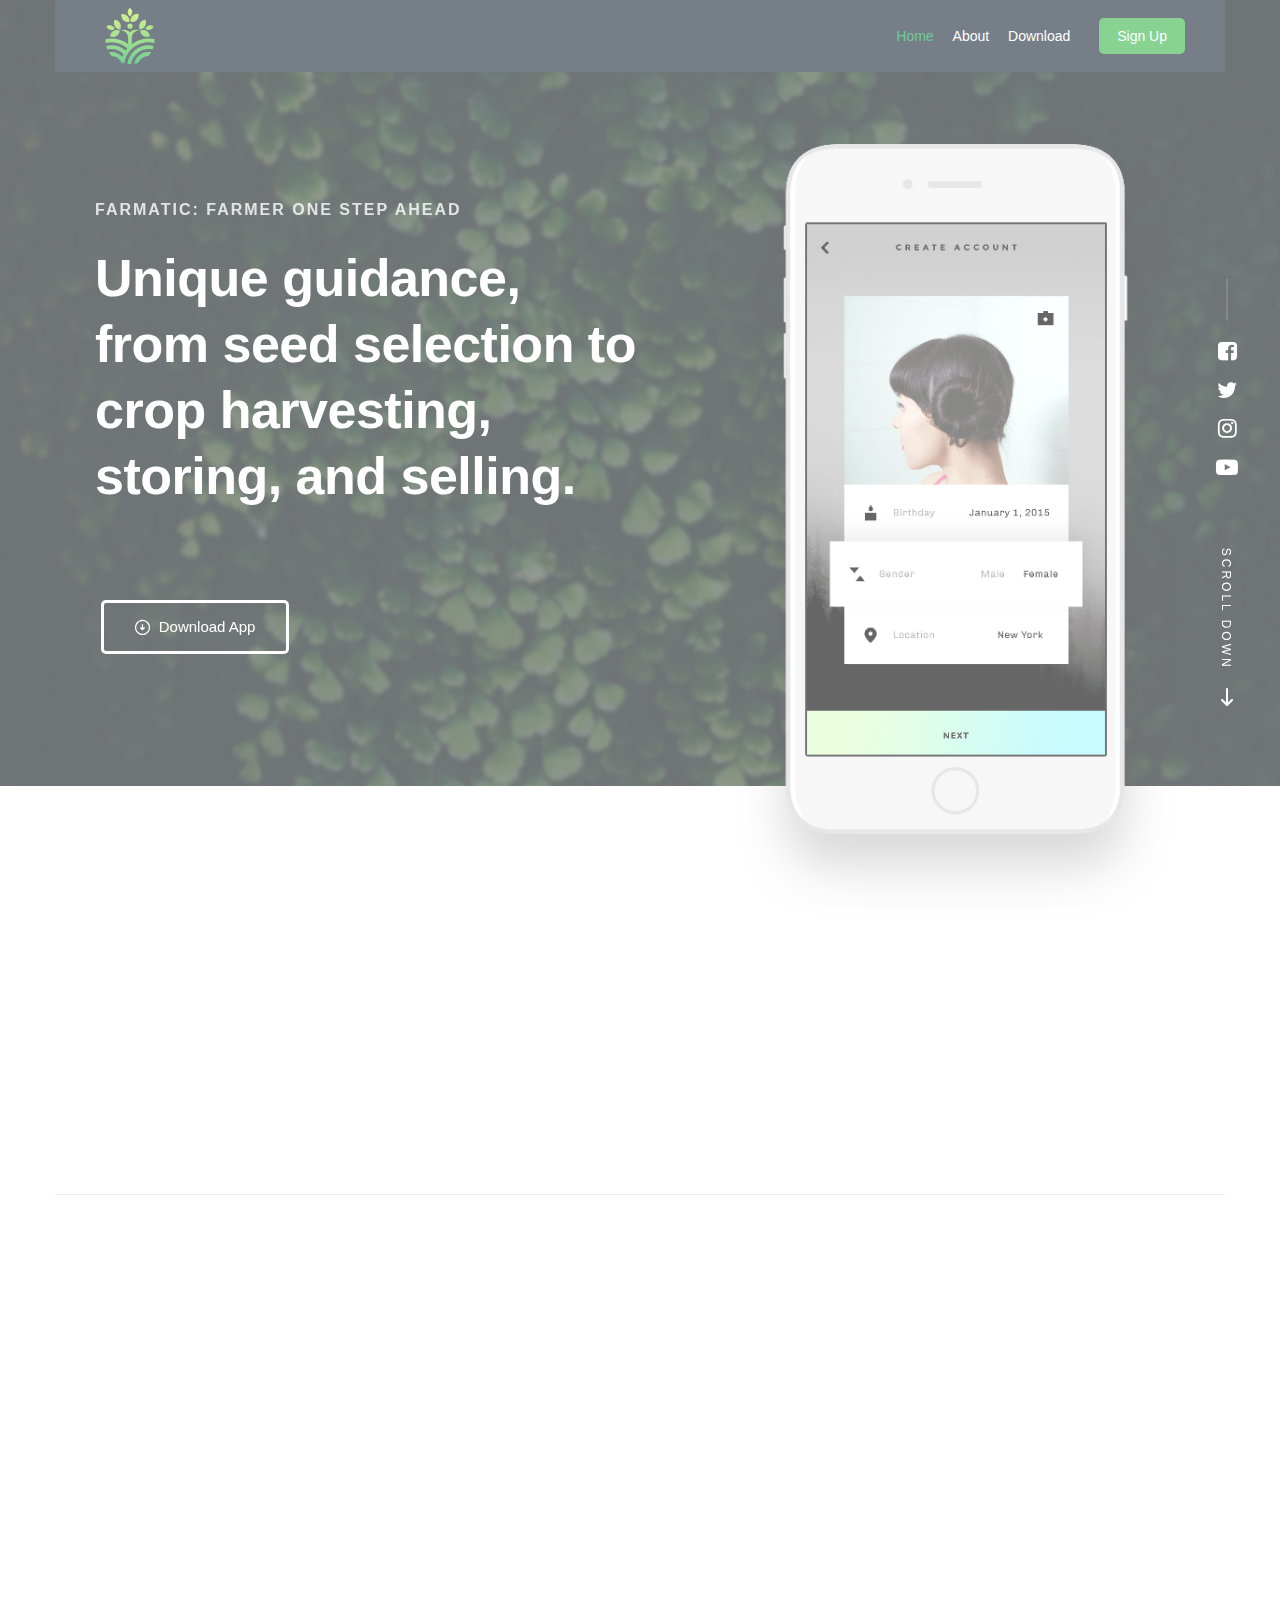
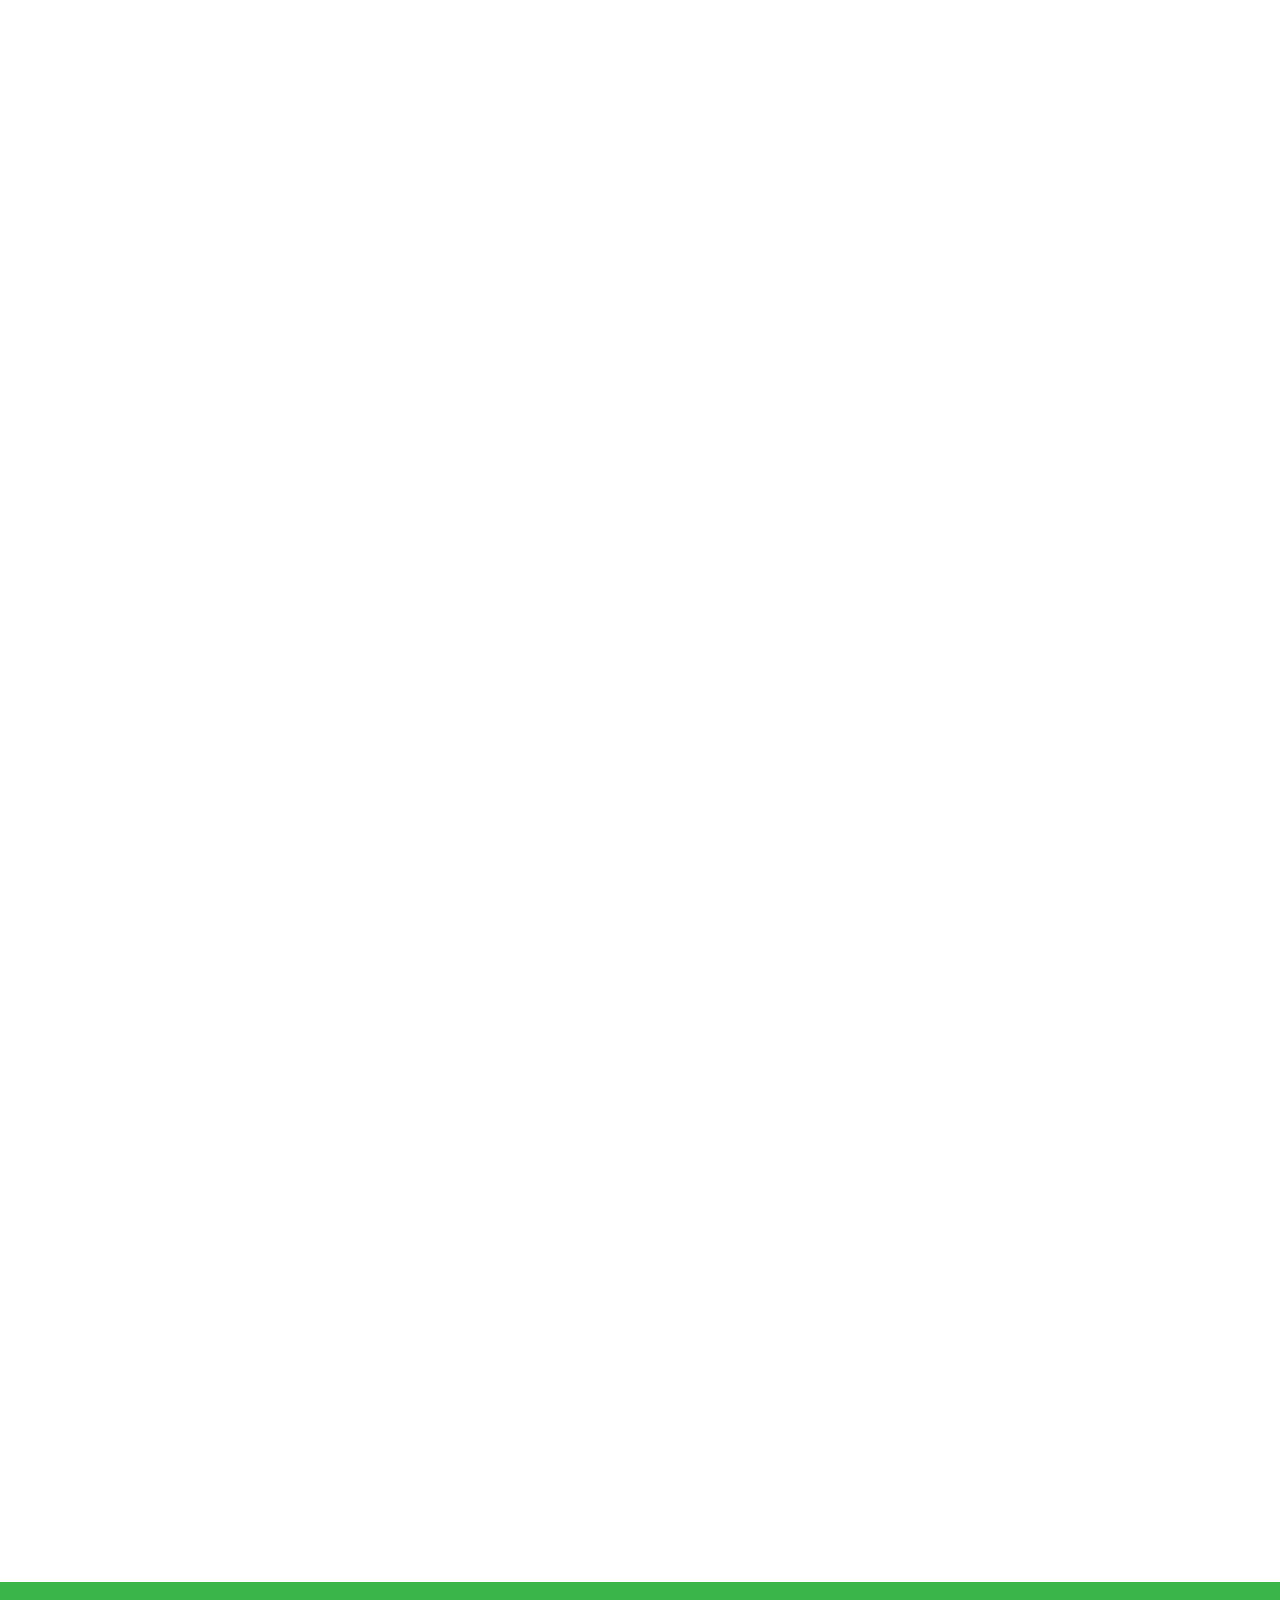
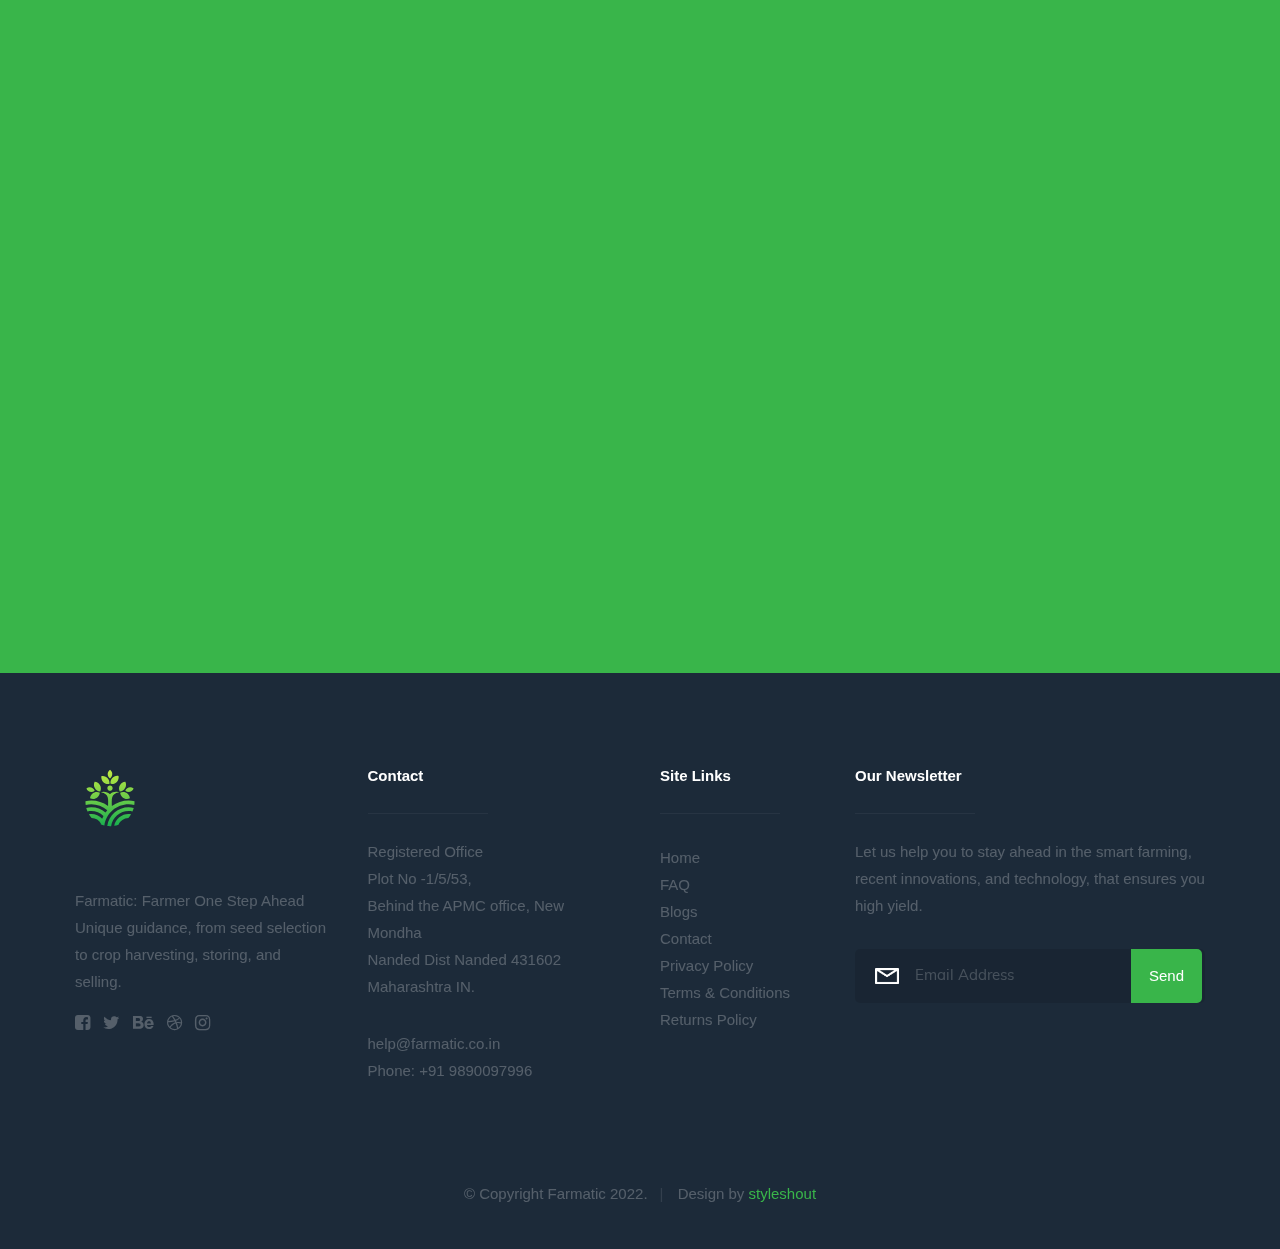
==== commit 3de7d0e9: "Update index.html" ====
--- a/index.html
+++ b/index.html
@@ -577,9 +577,9 @@
                         <li><a href="#">FAQ</a></li>
                         <li><a href="#">Blogs</a></li>
                         <li><a href="#">Contact</a></li>
-                        <li><a href="privacy-policy.php">Privacy Policy</a></li>
-                        <li><a href="shipping-tracking.php">Terms & Conditions</a></li>
-                        <li><a href="terms-and-condition.php">Returns Policy</a></li>
+                        <li><a href="privacy-policy.html">Privacy Policy</a></li>
+                        <li><a href="terms-and-condition.html">Terms & Conditions</a></li>
+                        <li><a href="shipping-tracking.html">Returns Policy</a></li>
                     </ul>               
                             
                 </div> <!-- end footer-site-links --> 
@@ -643,4 +643,4 @@
 
 </body>
 
-</html>+</html>
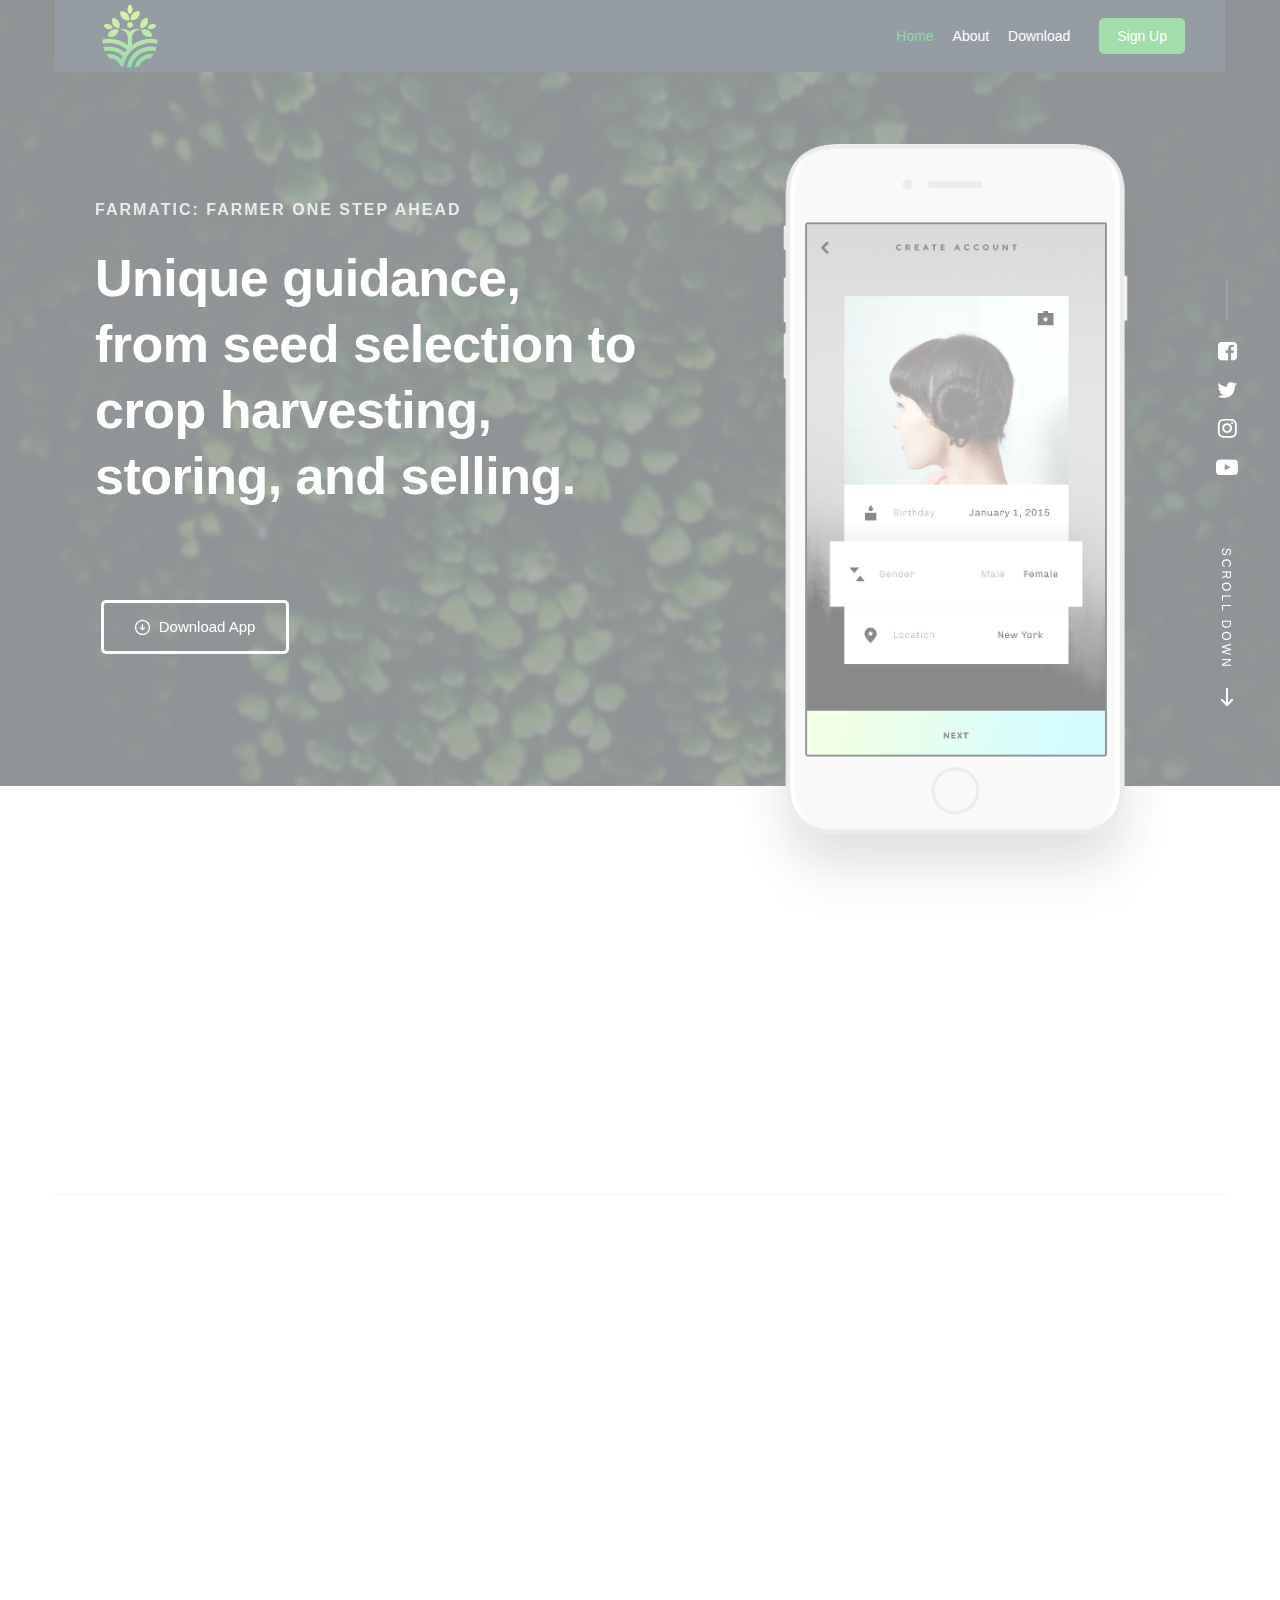
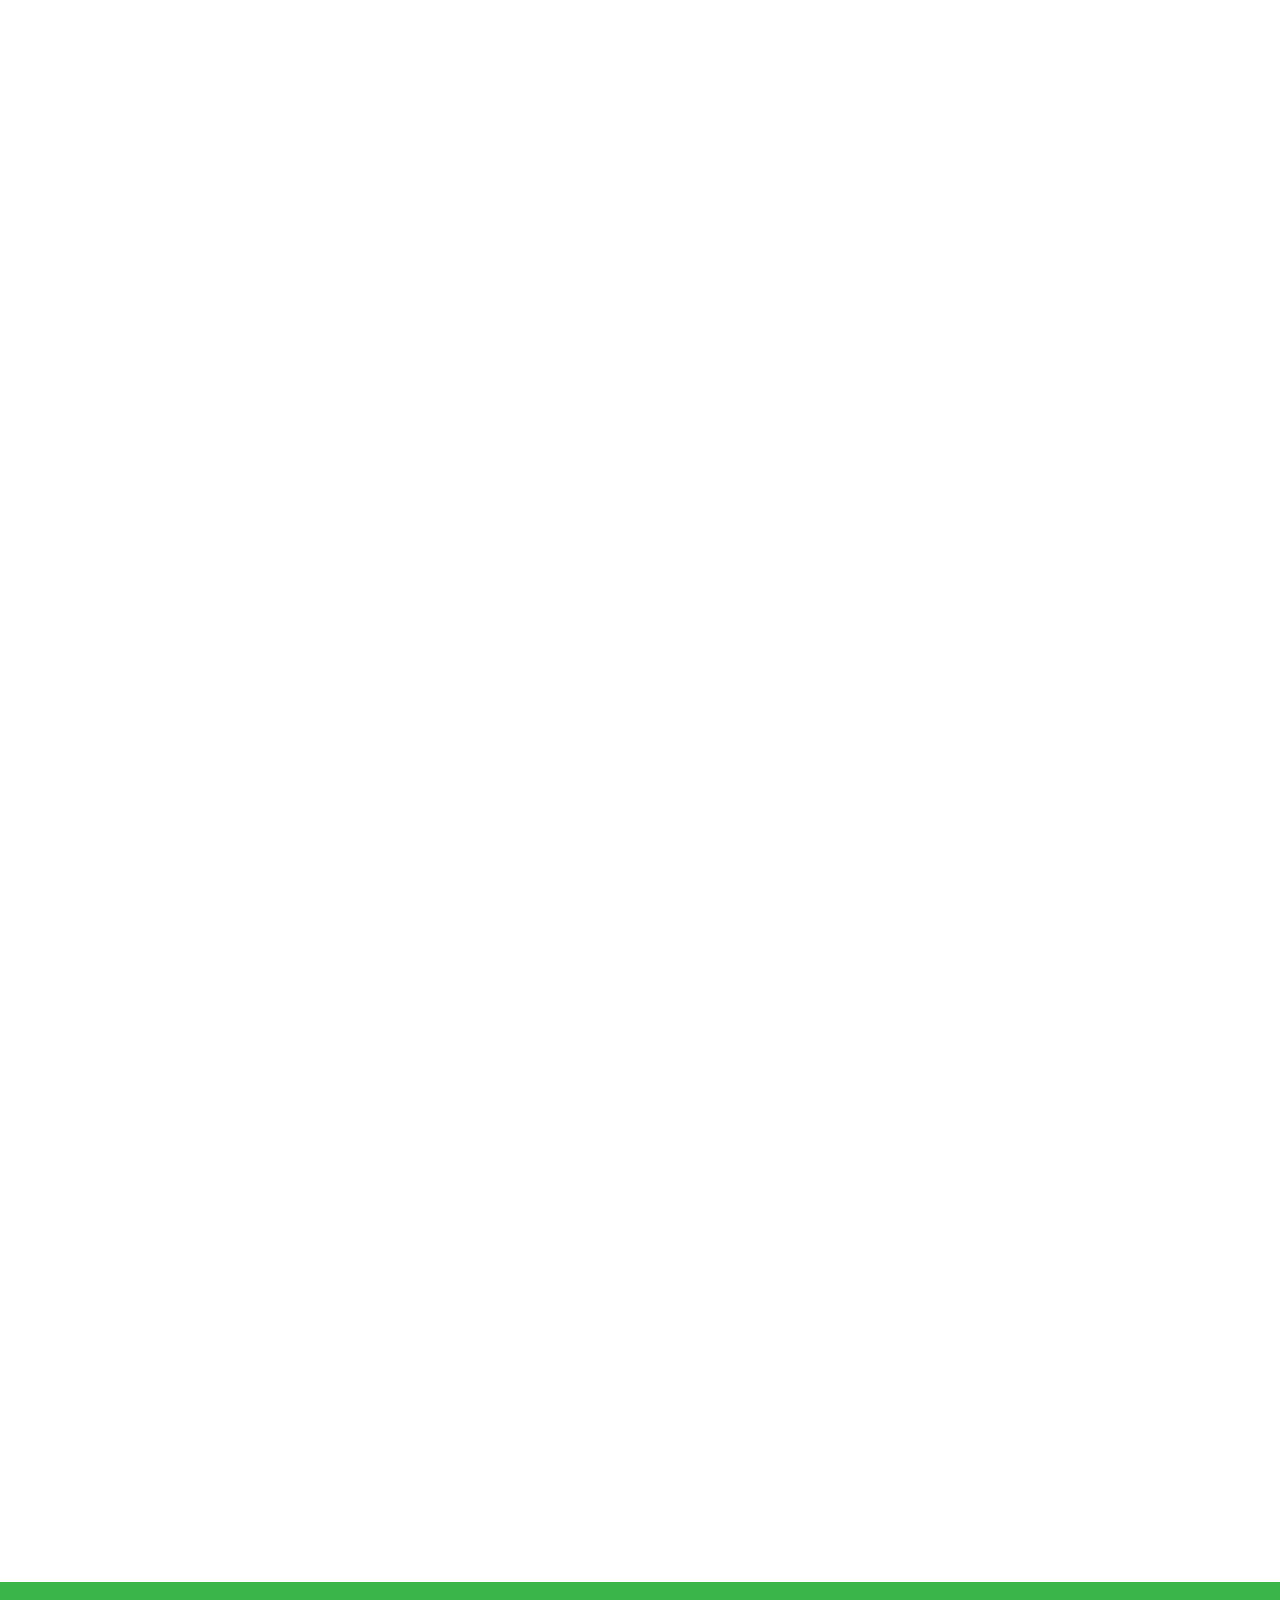
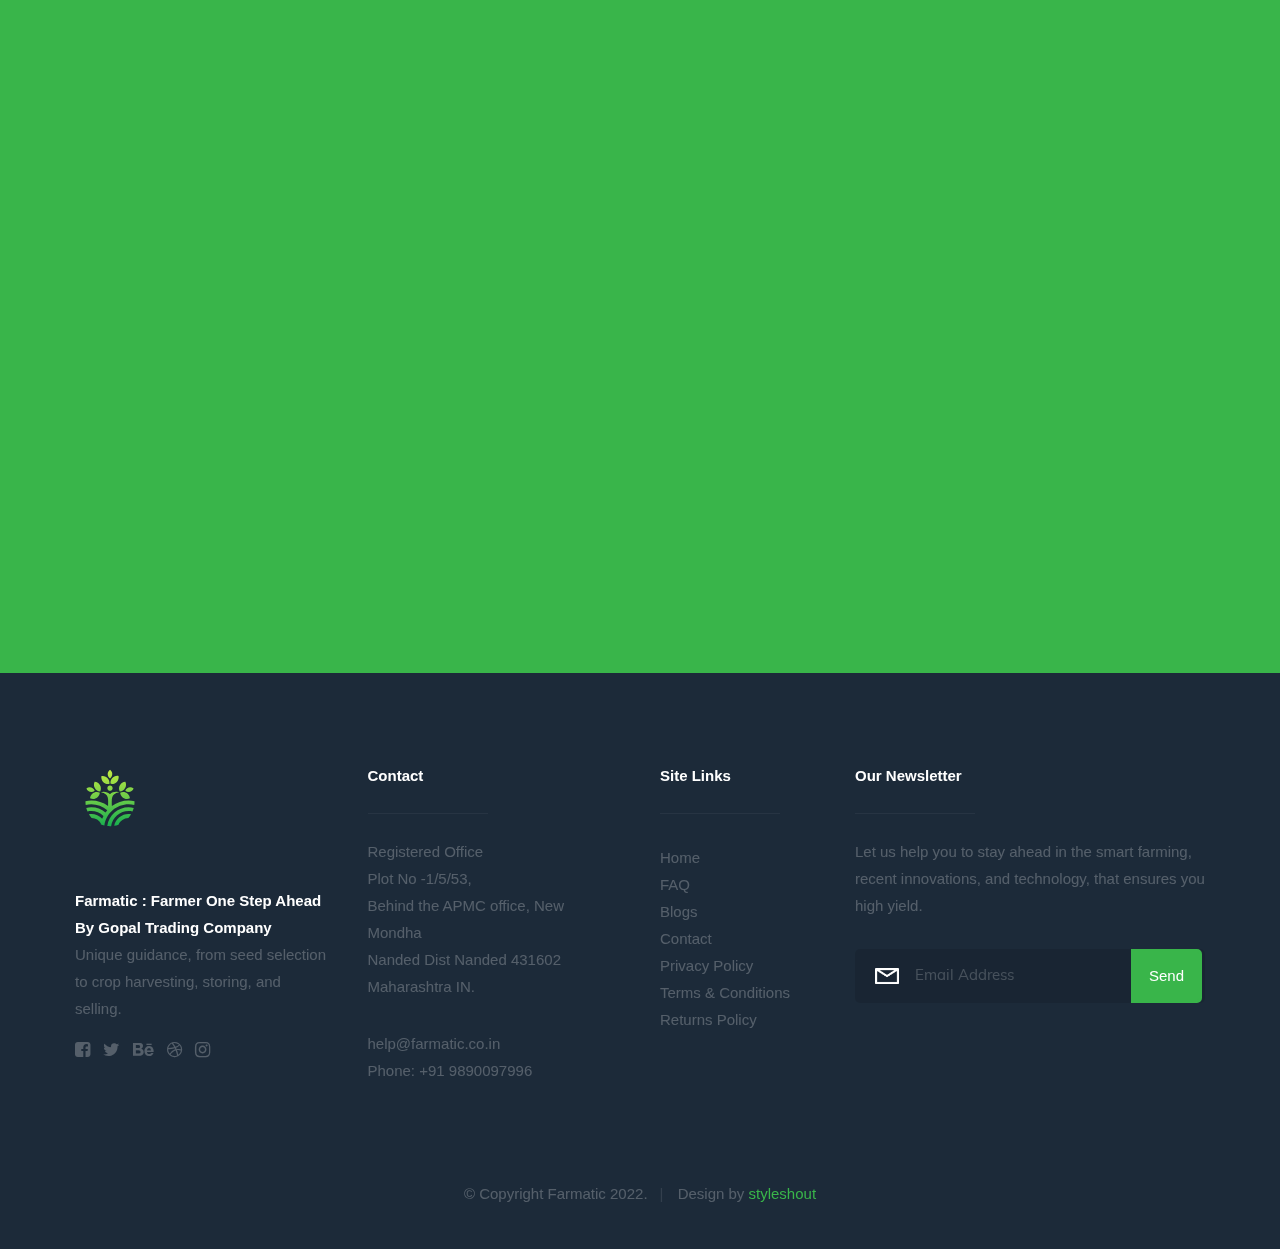
==== commit bffddec1: "Update index.html" ====
--- a/index.html
+++ b/index.html
@@ -520,7 +520,11 @@
                     <div class="footer-logo"></div>
 
                     <p>
-                    Farmatic: Farmer One Step Ahead Unique guidance, from seed selection to crop harvesting, storing, and selling.
+                        <span style="color: white; font-size: 1.5rem; font-weight: bold;">
+                    Farmatic : Farmer One Step Ahead <br>
+                        By Gopal Trading Company <br>
+                    </span>
+                     Unique guidance, from seed selection to crop harvesting, storing, and selling.
 
                     </p>
 
--- a/css/main.css
+++ b/css/main.css
@@ -1161,7 +1161,7 @@
   width: 70px;
   height: 70px;
   background: url("../images/farmatic.svg") no-repeat center;
-  background-size: 100px 100px;
+  background-size: 173px 112px;
   font: 0/0 a;
   text-shadow: none;
   color: transparent;
@@ -2858,4 +2858,4 @@
 }
 
 
-/*# sourceMappingURL=main.css.map */+/*# sourceMappingURL=main.css.map */
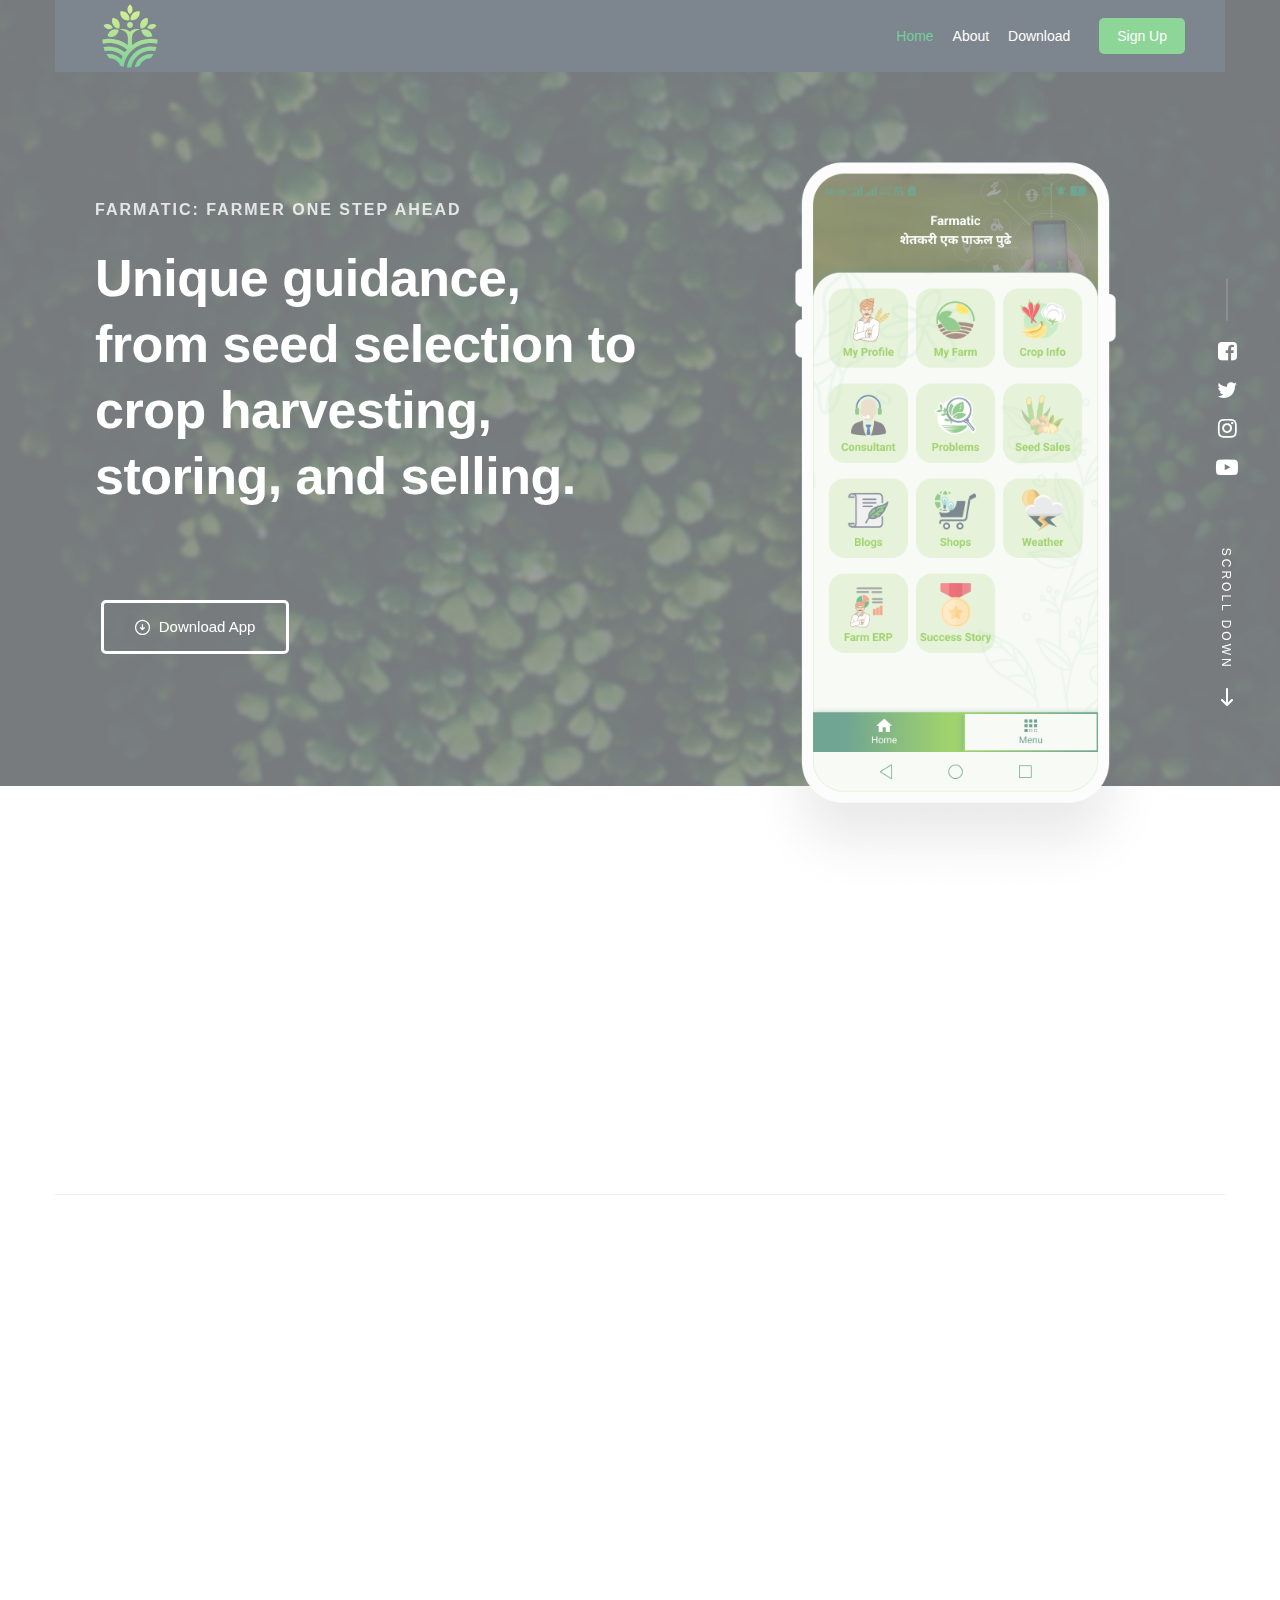
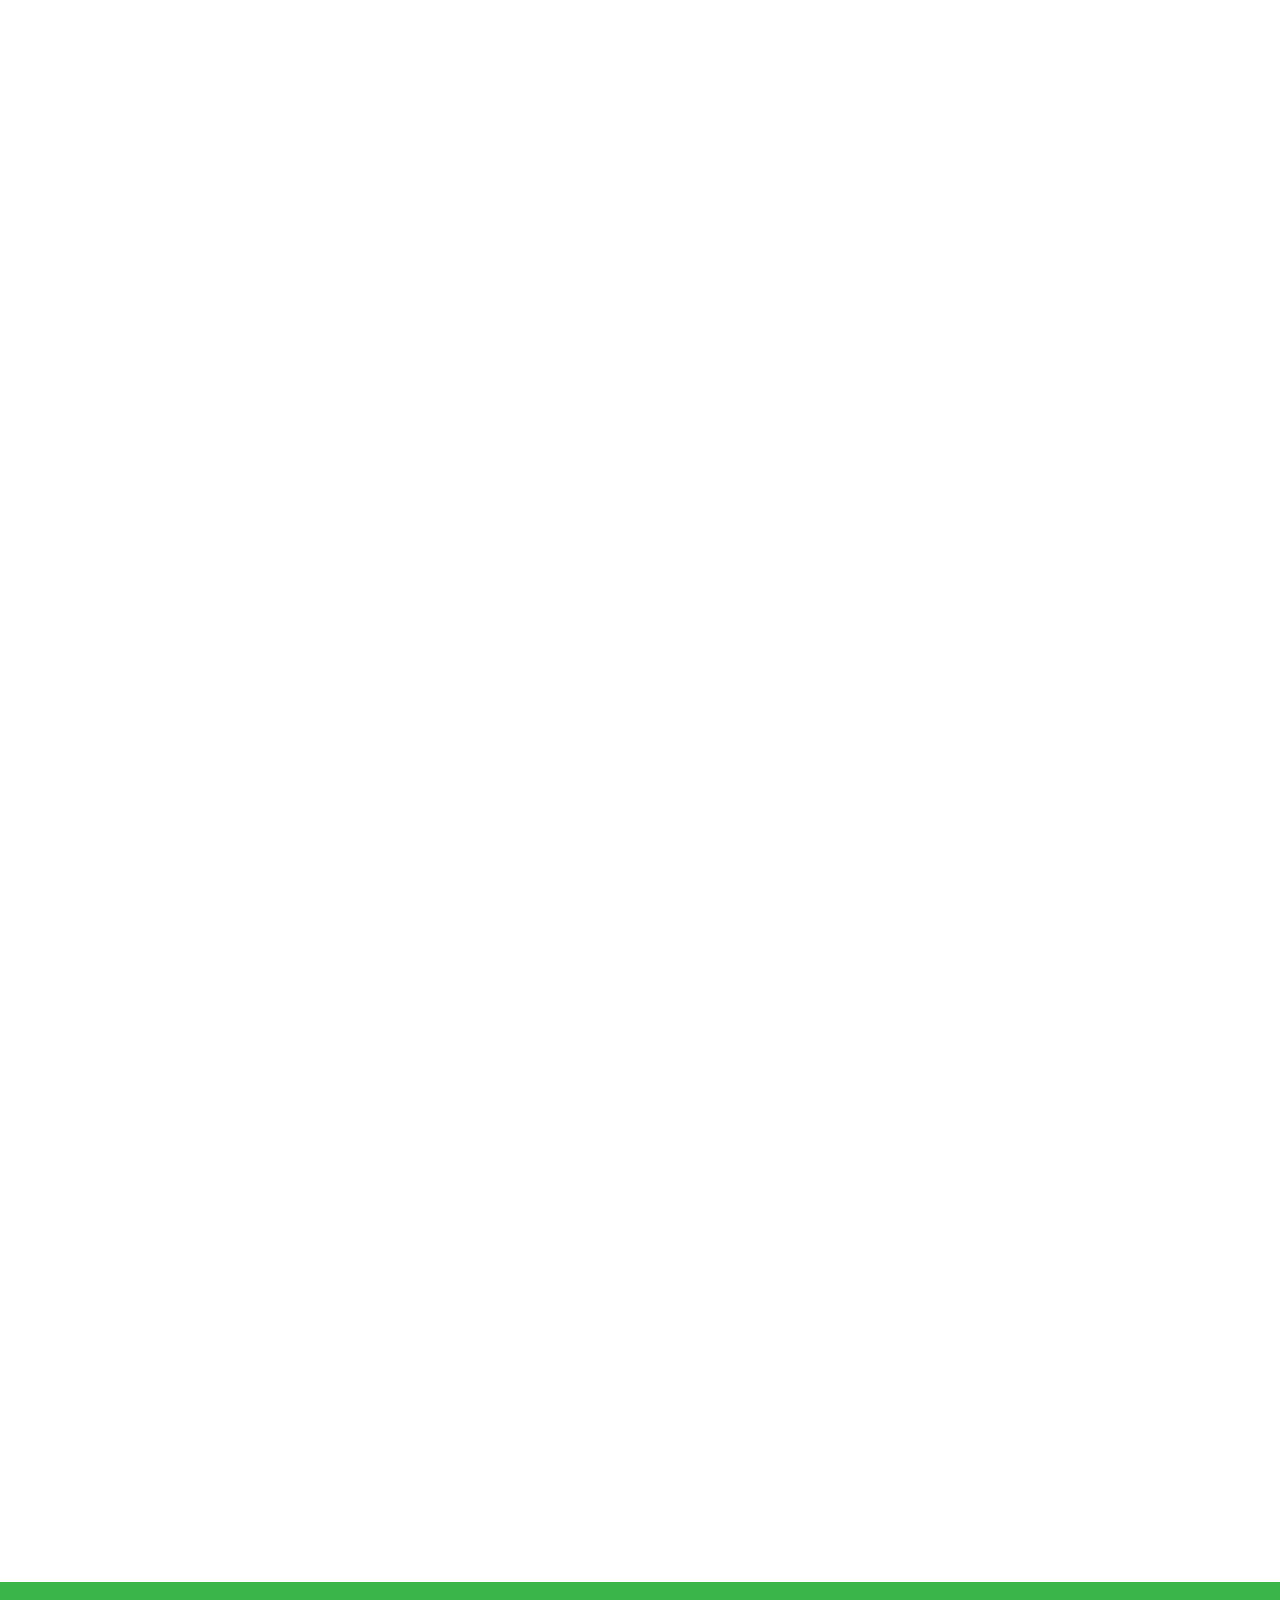
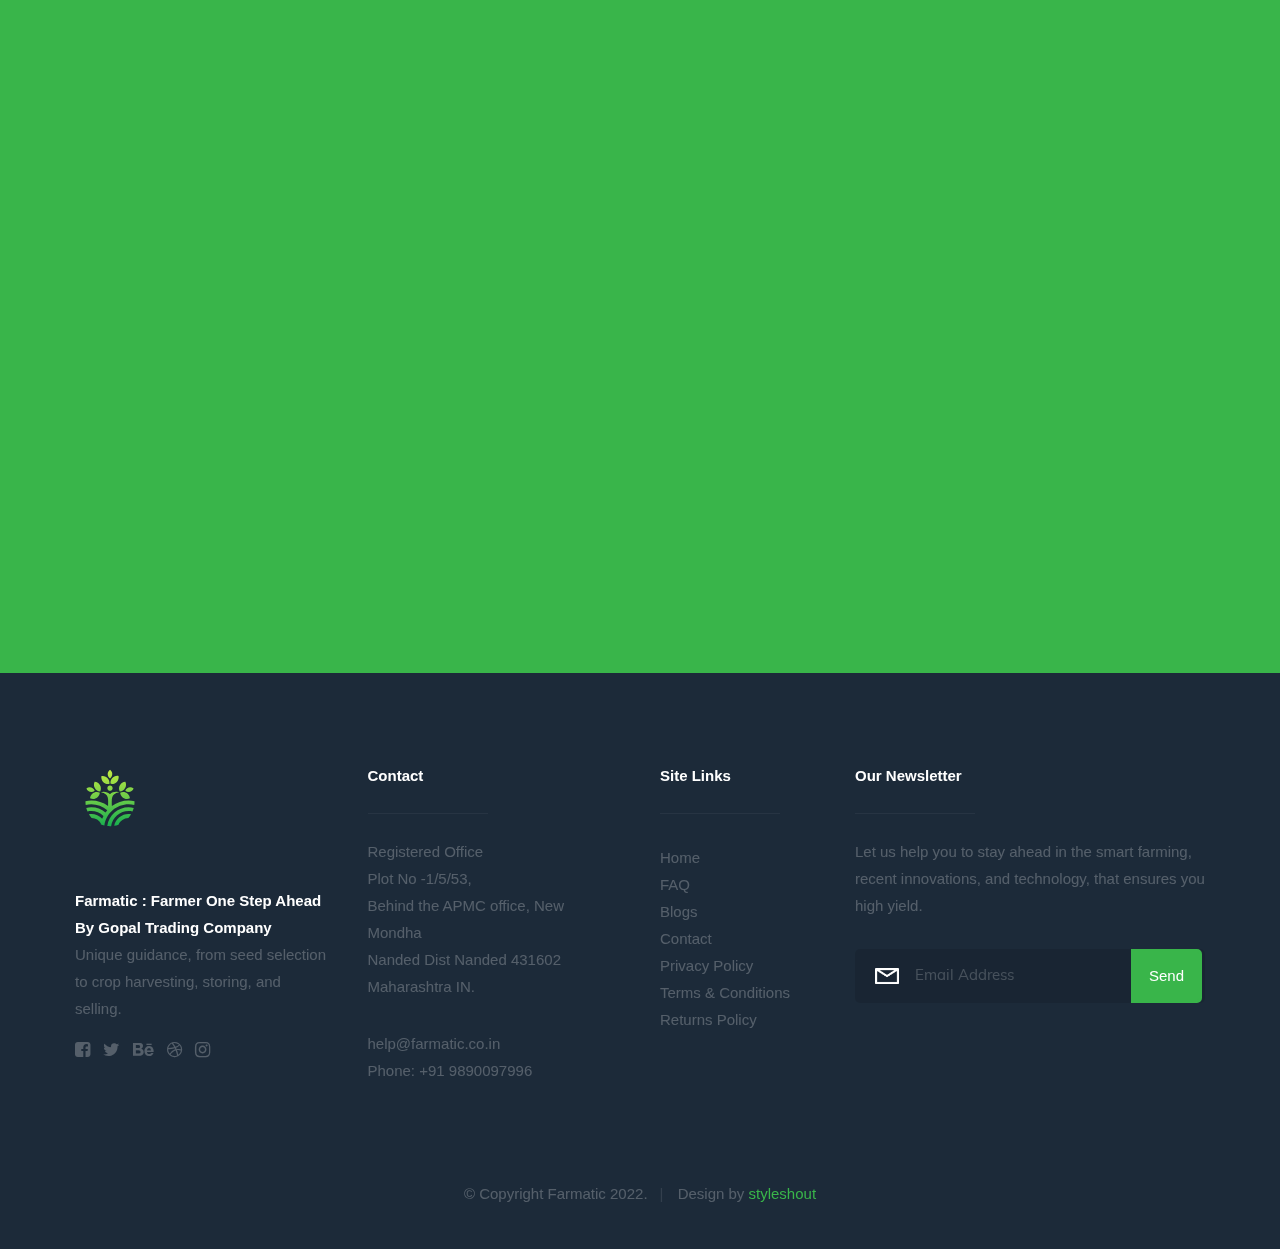
==== commit e32c4675: "Update index.html" ====
--- a/index.html
+++ b/index.html
@@ -93,9 +93,15 @@
 
                 </div>
 
-                <div class="home-image-right">
+<!--                 <div class="home-image-right">
                     <img src="images/iphone-app-470.png" 
                         srcset="images/iphone-app-470.png 1x, images/iphone-app-940.png 2x"  
+                        data-aos="fade-up">
+                </div> -->
+		    
+		    <div class="home-image-right">
+                    <img src="images/android.png" 
+                        srcset="images/android.png 1x, images/android.png 2x"  
                         data-aos="fade-up">
                 </div>
             </div>
